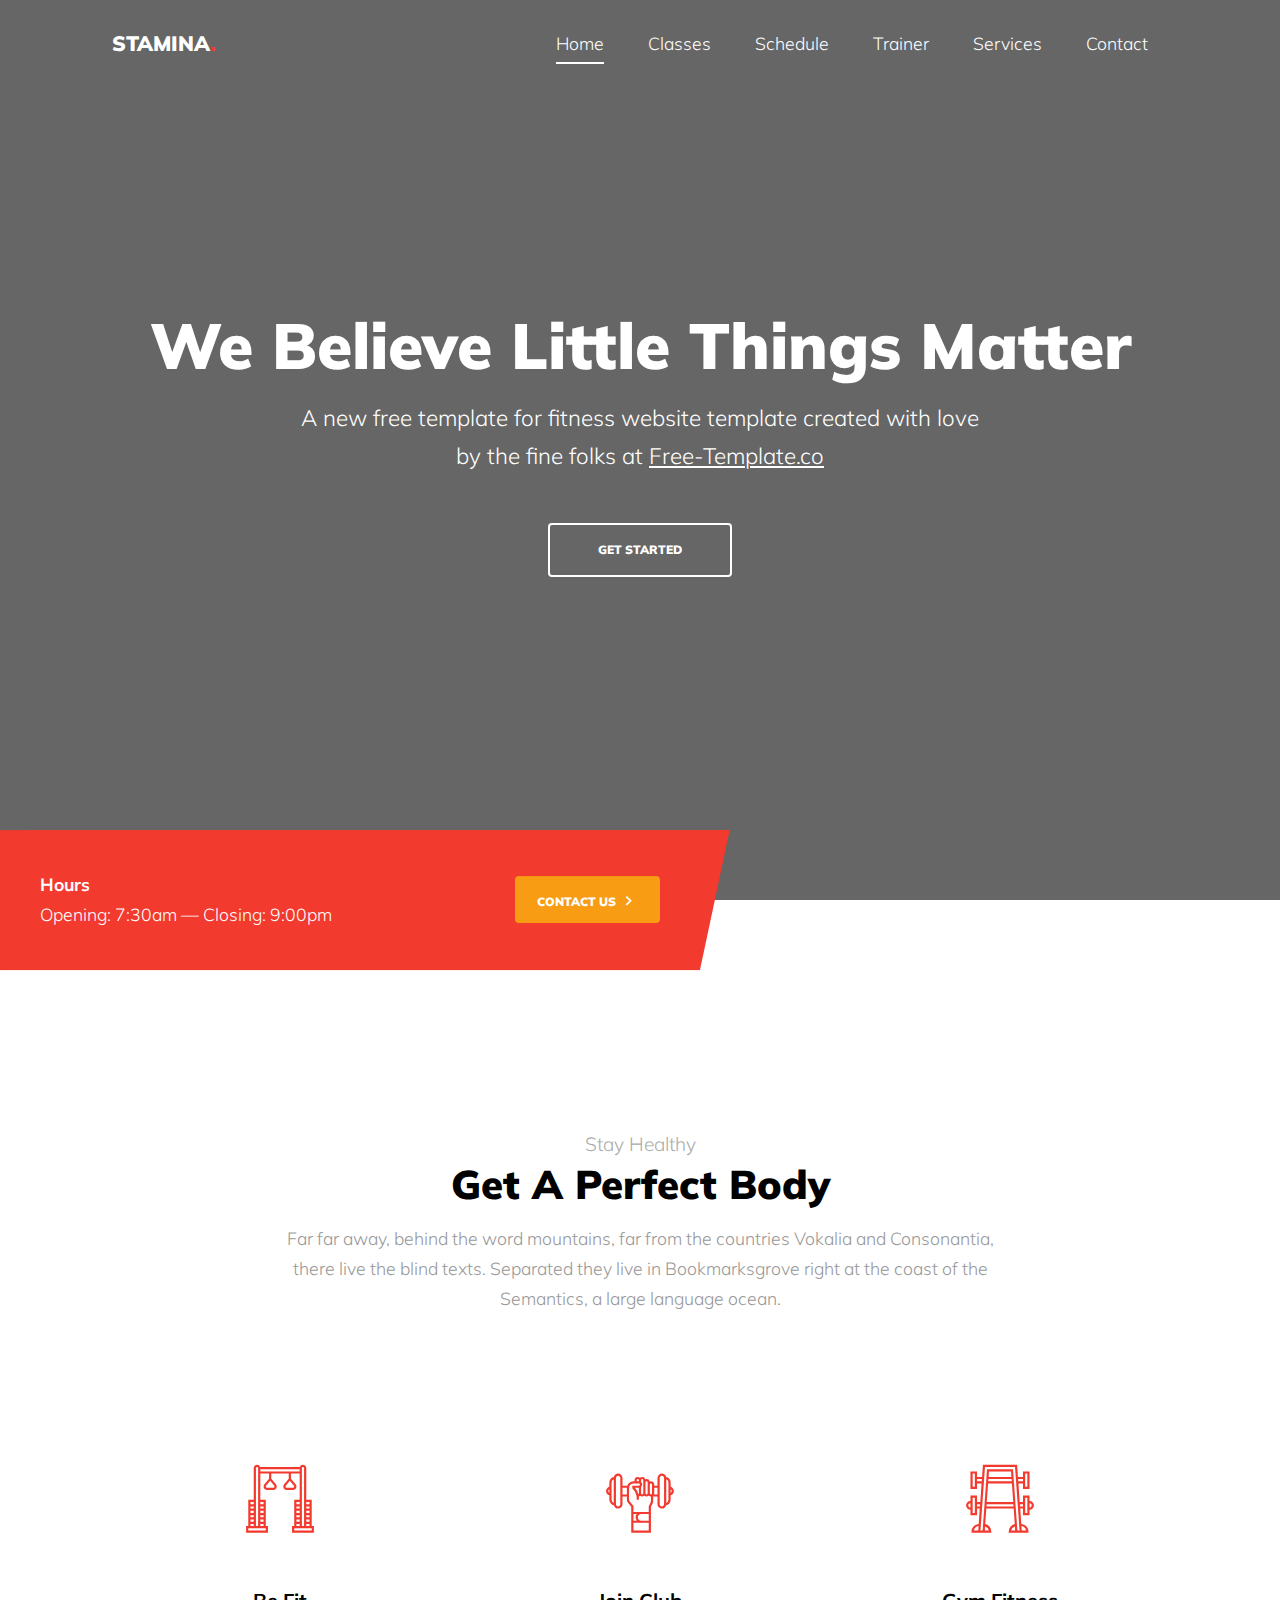
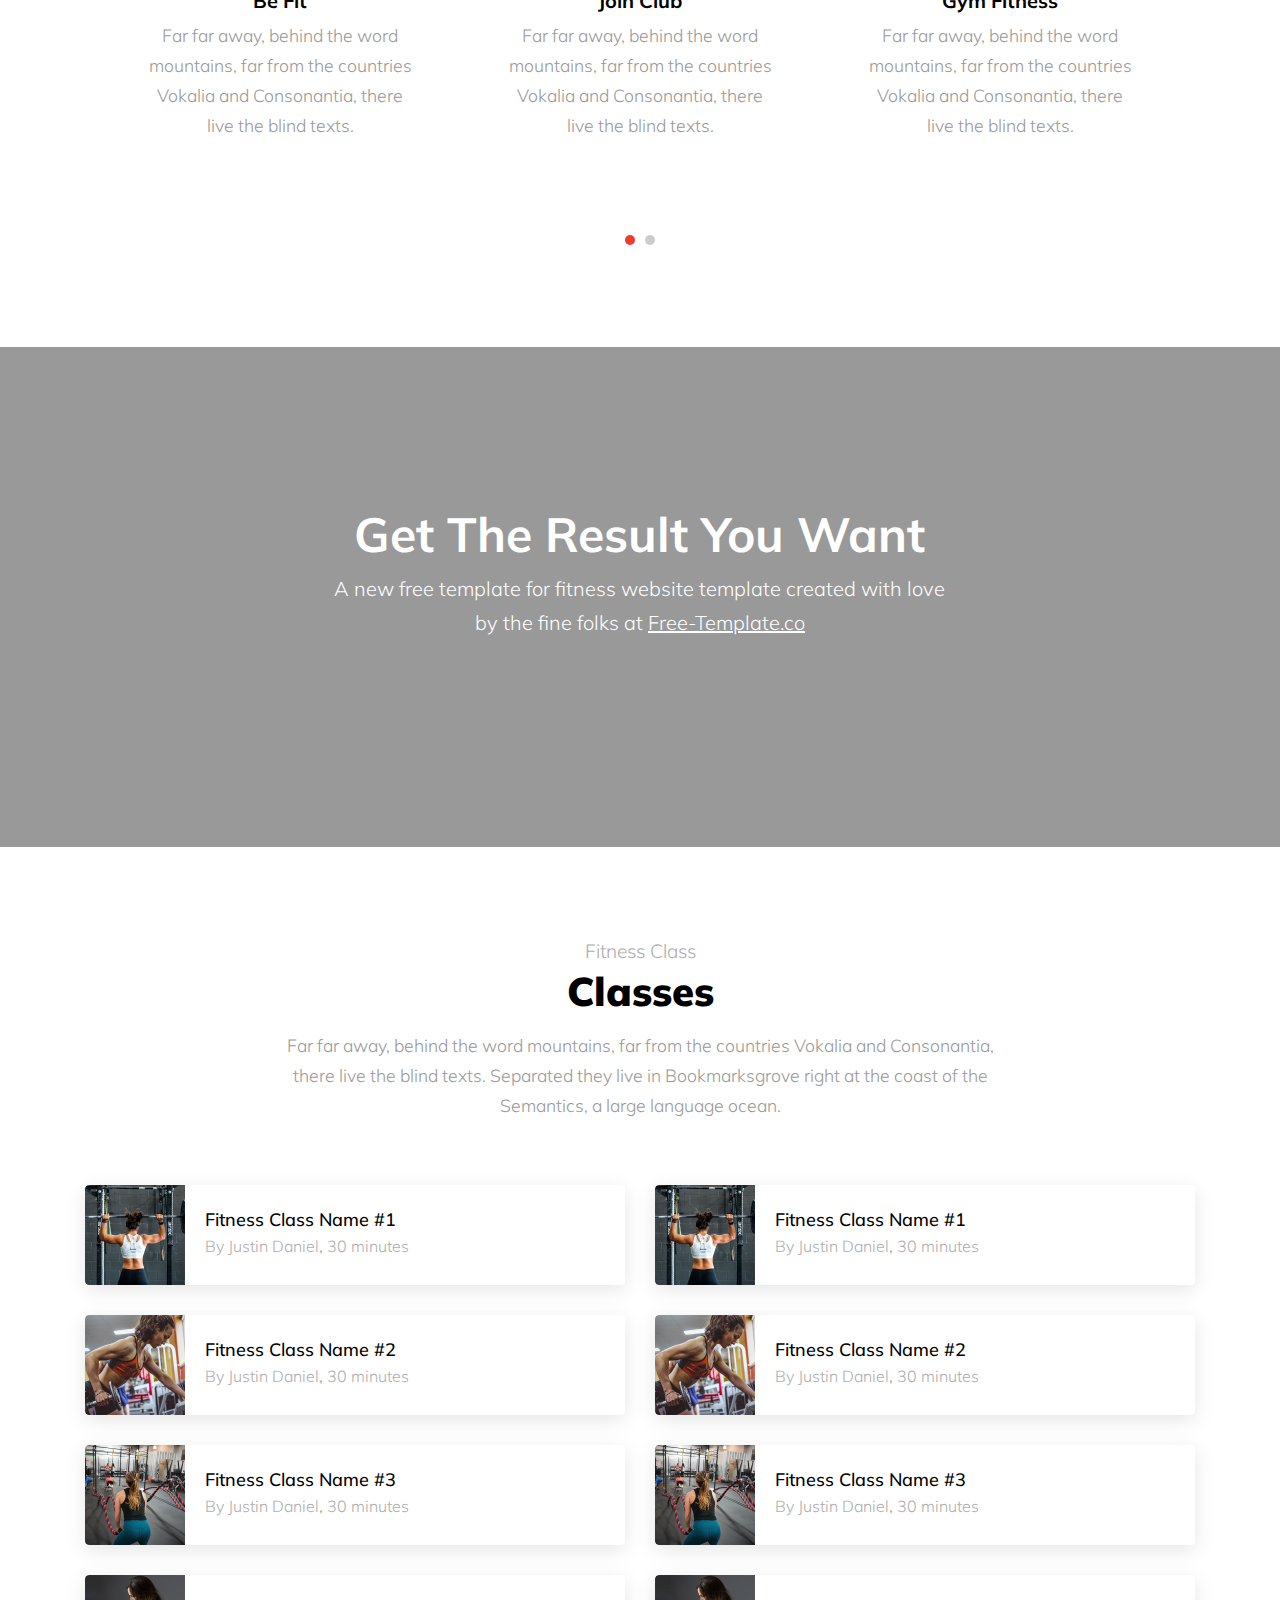
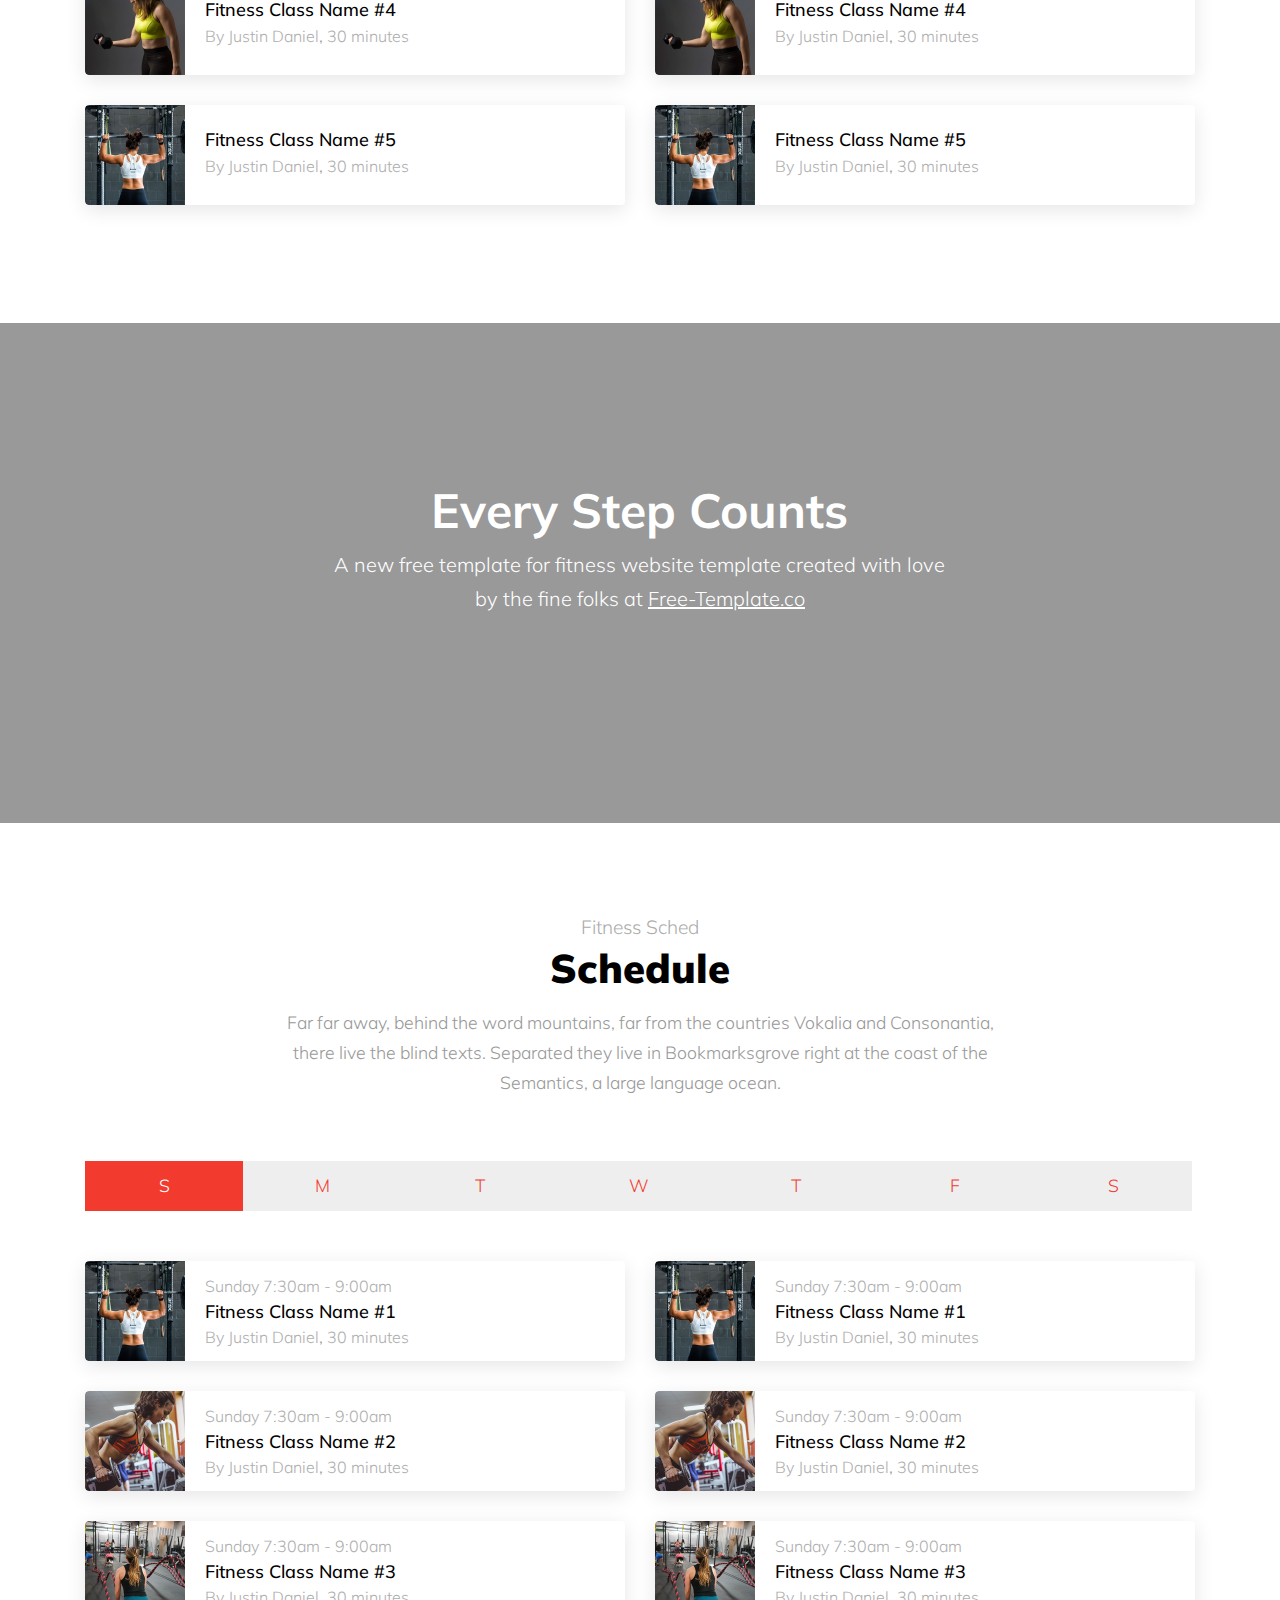
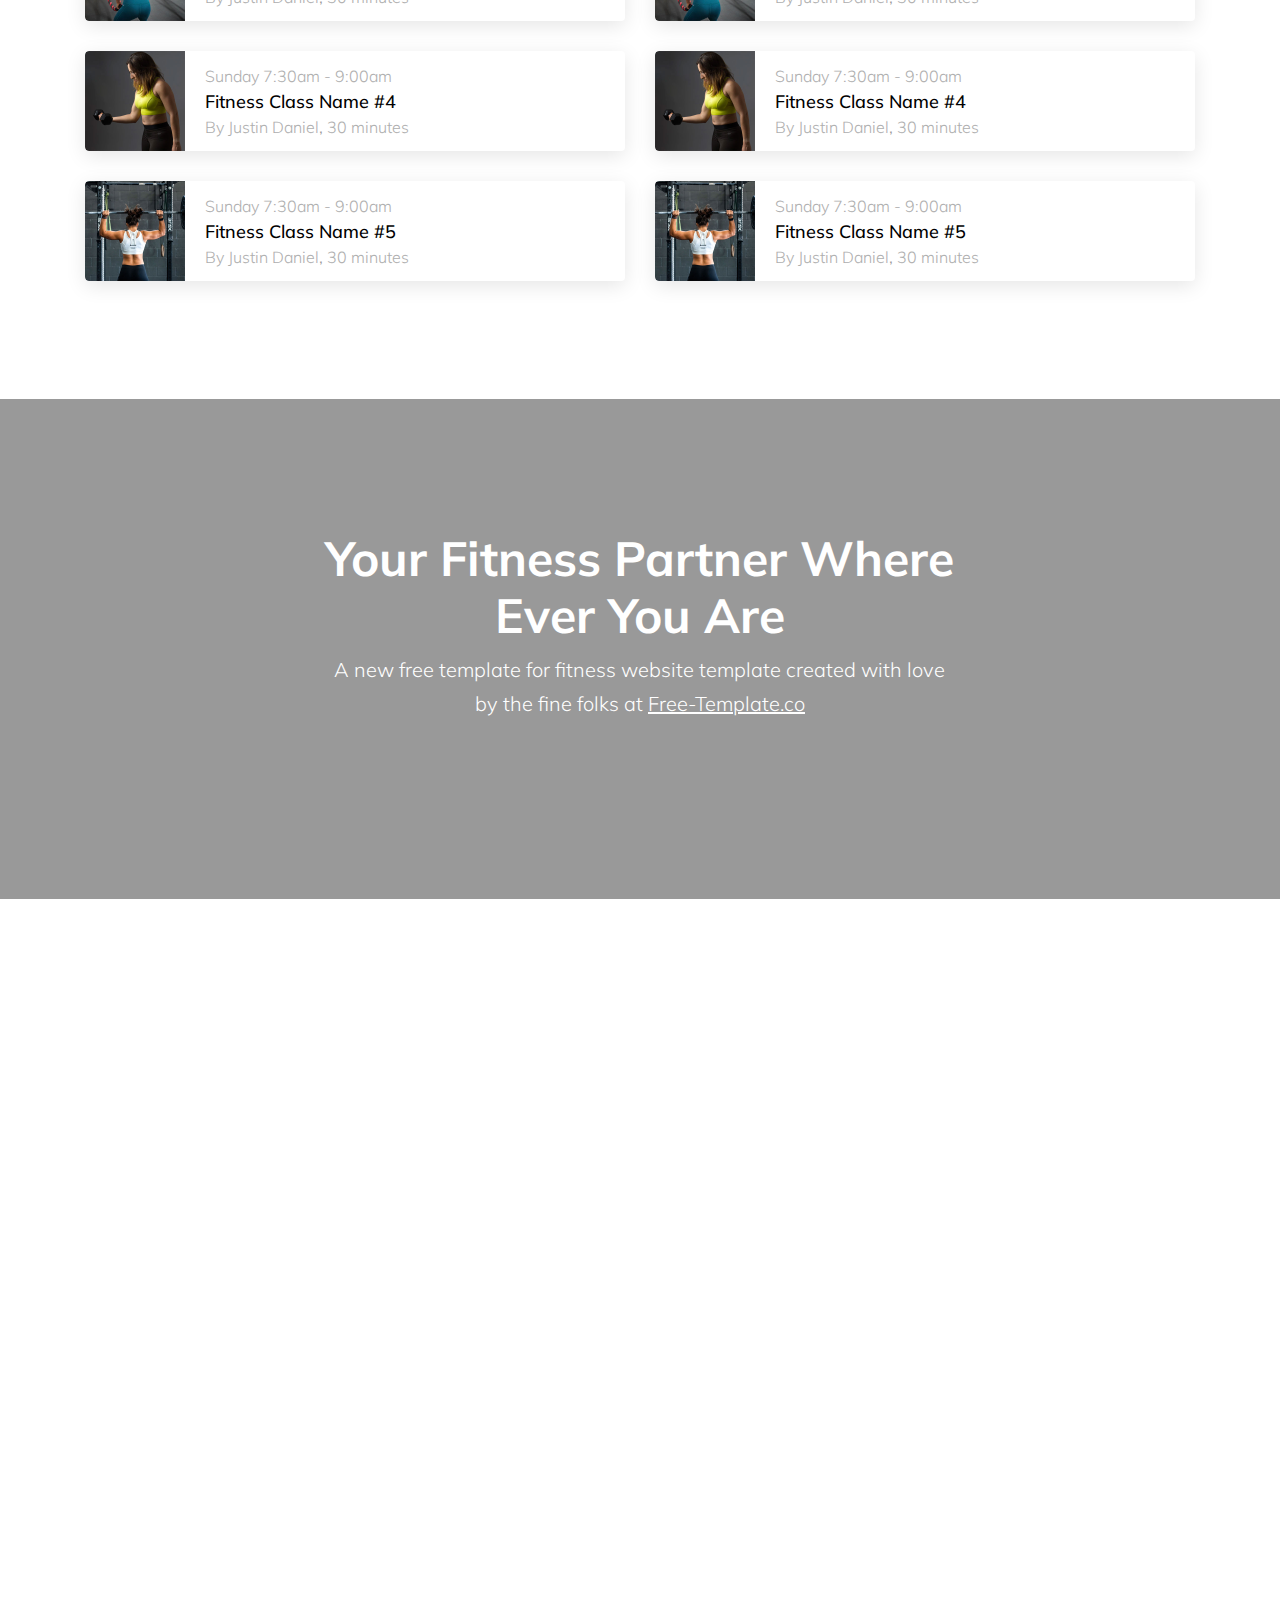
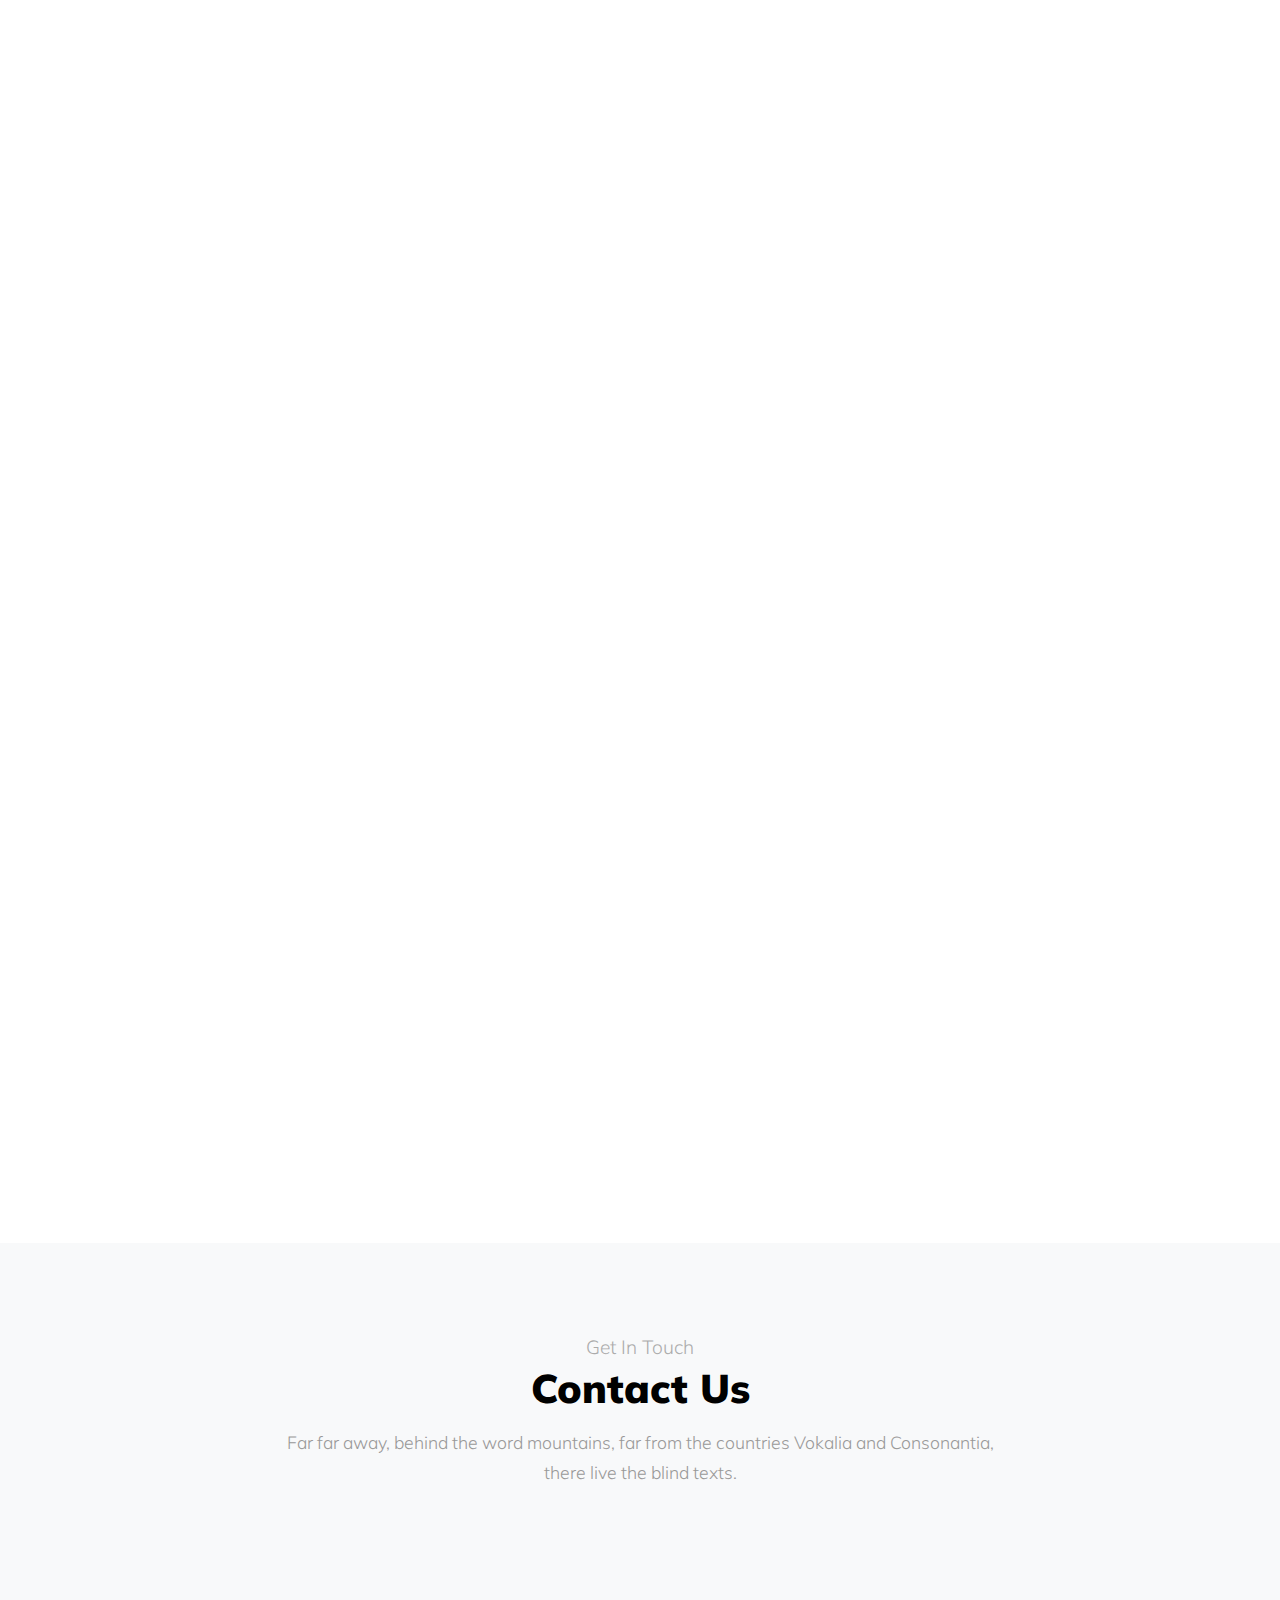
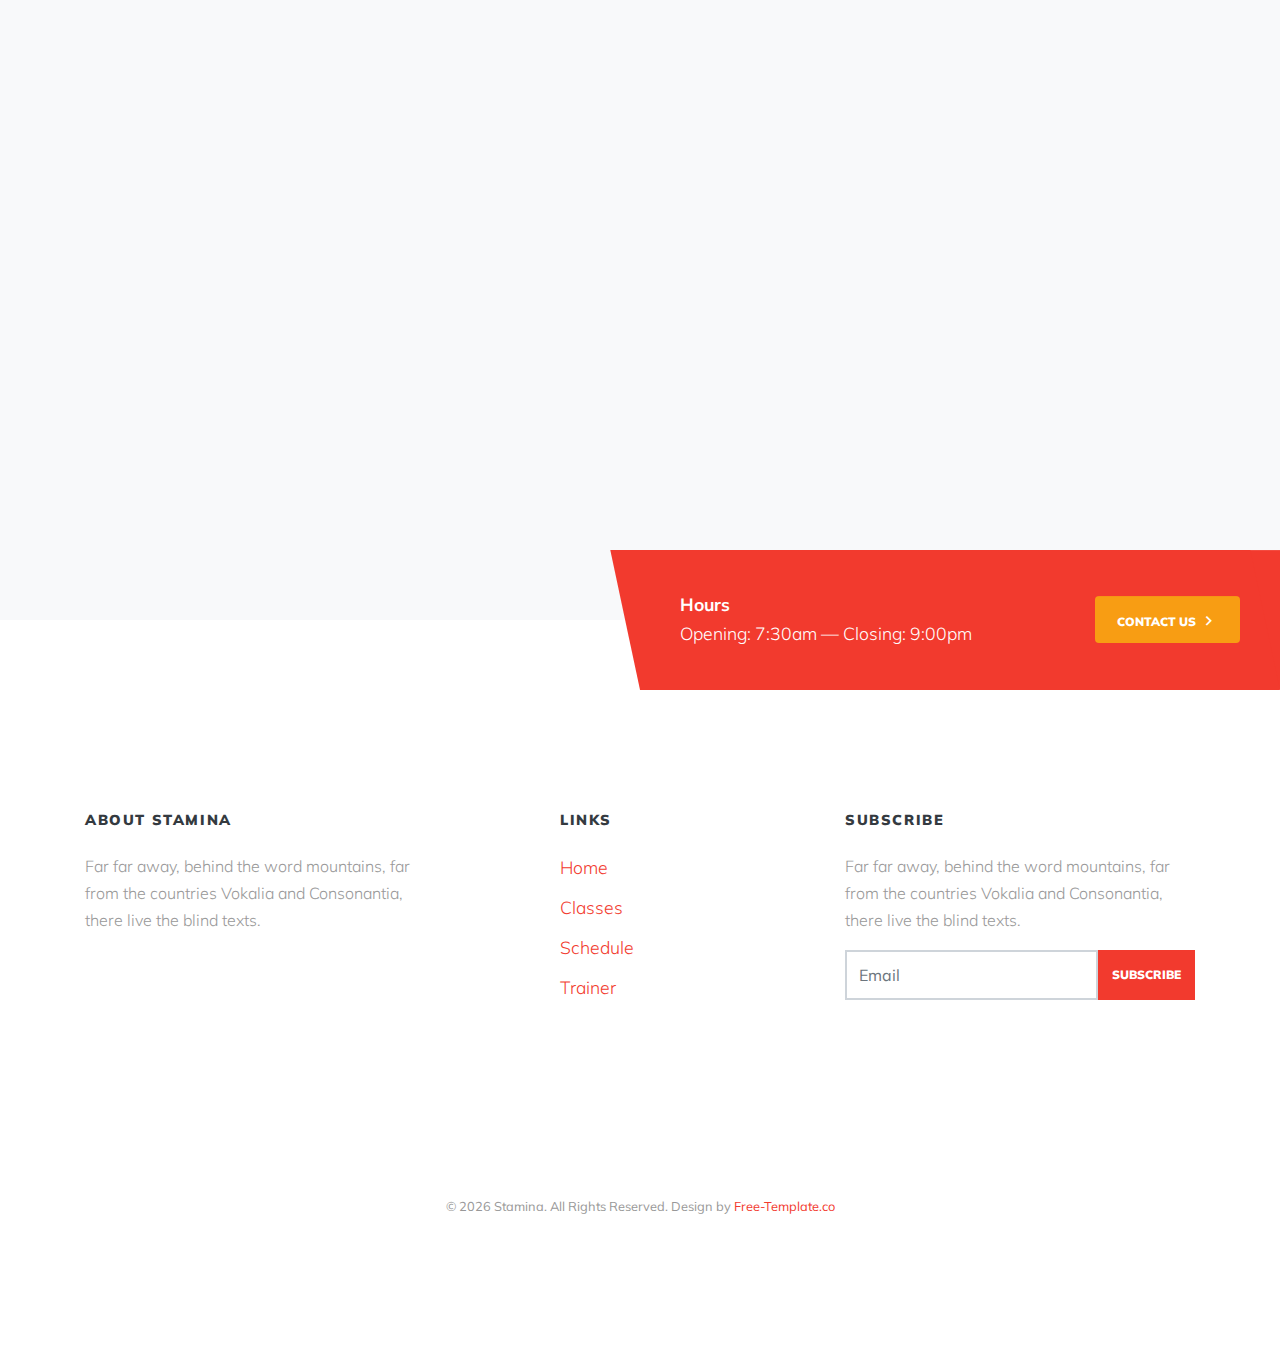
==== index.html @ 27ef820a "Initial commit" ====
<!-- 
////////////////////////////////////////////////////////////////

Author: Free-Template.co
Author URL: http://free-template.co.
License: https://creativecommons.org/licenses/by/3.0/
License URL: https://creativecommons.org/licenses/by/3.0/
Site License URL: https://free-template.co/template-license/
  
Website:  https://free-template.co
Facebook: https://www.facebook.com/FreeDashTemplate.co
Twitter:  https://twitter.com/Free_Templateco
RSS Feed: https://feeds.feedburner.com/Free-templateco

////////////////////////////////////////////////////////////////
-->
<!DOCTYPE html>
<html lang="en">

<head>
  <title>Stamina &mdash; Free Website Template by Free-Template.co</title>
  <meta charset="utf-8">
  <meta name="viewport" content="width=device-width, initial-scale=1, shrink-to-fit=no">

  <meta name="description" content="" />
  <meta name="keywords" content="" />
  <meta name="author" content="Free-Template.co" />

  <link rel="shortcut icon" href="ftco-32x32.png">

  <link href="https://fonts.googleapis.com/css?family=Muli:300,400,700,900" rel="stylesheet">
  <link rel="stylesheet" href="fonts/icomoon/style.css">

  <link rel="stylesheet" href="css/bootstrap.min.css">
  <link rel="stylesheet" href="css/jquery-ui.css">
  <link rel="stylesheet" href="css/owl.carousel.min.css">
  <link rel="stylesheet" href="css/owl.theme.default.min.css">
  <link rel="stylesheet" href="css/owl.theme.default.min.css">

  <link rel="stylesheet" href="css/jquery.fancybox.min.css">

  <link rel="stylesheet" href="css/bootstrap-datepicker.css">

  <link rel="stylesheet" href="fonts/flaticon/font/flaticon.css">

  <link rel="stylesheet" href="css/aos.css">
  <link href="css/jquery.mb.YTPlayer.min.css" media="all" rel="stylesheet" type="text/css">

  <link rel="stylesheet" href="css/style.css">



</head>

<body data-spy="scroll" data-target=".site-navbar-target" data-offset="300">

  <div class="site-wrap">

    <div class="site-mobile-menu site-navbar-target">
      <div class="site-mobile-menu-header">
        <div class="site-mobile-menu-close mt-3">
          <span class="icon-close2 js-menu-toggle"></span>
        </div>
      </div>
      <div class="site-mobile-menu-body"></div>
    </div>


    <header class="site-navbar py-4 js-sticky-header site-navbar-target" role="banner">

      <div class="container-fluid">
        <div class="d-flex align-items-center">
          <div class="site-logo"><a href="index.html">Stamina<span>.</span> </a></div>
          <div class="ml-auto">
            <nav class="site-navigation position-relative text-right" role="navigation">
              <ul class="site-menu main-menu js-clone-nav mr-auto d-none d-lg-block">
                <li><a href="#home-section" class="nav-link">Home</a></li>
                <li><a href="#classes-section" class="nav-link">Classes</a></li>
                <li><a href="#schedule-section" class="nav-link">Schedule</a></li>
                <li><a href="#trainer-section" class="nav-link">Trainer</a></li>
                <li><a href="#services-section" class="nav-link">Services</a></li>
                <li><a href="#contact-section" class="nav-link">Contact</a></li>
              </ul>
            </nav>
            <a href="#" class="d-inline-block d-lg-none site-menu-toggle js-menu-toggle float-right"><span class="icon-menu h3"></span></a>
          </div>

        </div>
      </div>

    </header>

    <a id="bgndVideo" class="player"
      data-property="{videoURL:'https://www.youtube.com/watch?v=w-cRWOjlk8c',showYTLogo:false, showAnnotations: false, showControls: false, cc_load_policy: false, containment:'#home-section',autoPlay:true, mute:true, startAt:255, stopAt: 271, opacity:1}">
    </a>

    <div class="intro-section" id="home-section" style="background-color: #ccc;">
      <div class="container">

        <div class="row align-items-center">
          <div class="col-lg-12 mx-auto text-center" data-aos="fade-up">
            <h1 class="mb-3">We Believe Little Things Matter</h1>
            <p class="lead mx-auto desc mb-5">A new free template for fitness website template created with love by the fine folks at <a href="https://free-template.co" target="_blank">Free-Template.co</a></p>
            <p class="text-center">
              <a href="#" class="btn btn-outline-white py-3 px-5">Get Started</a>
            </p>
          </div>
        </div>

      </div>
    </div>

    <div class="schedule-wrap">



      <div class="d-md-flex align-items-center">
        <div class="hours mr-md-4 mb-4 mb-lg-0">
          <strong class="d-block">Hours</strong>
          Opening: 7:30am &mdash;
          Closing: 9:00pm
        </div>
        <div class="cta ml-auto">
          <a href="#contact-section" class="smoothscroll d-flex d-md-flex align-items-center btn">
            <span class="mx-auto">  <span>Contact us</span> <span class="arrow icon-keyboard_arrow_right"></span></span>
          </a>
        </div>
      </div>
    </div>

    <div class="site-section">
      <div class="container">

        <div class="row justify-content-center text-center mb-5">
          <div class="col-md-8 section-heading">
            <span class="subheading">Stay Healthy</span>
            <h2 class="heading mb-3">Get A Perfect Body</h2>
            <p>Far far away, behind the word mountains, far from the countries Vokalia and Consonantia, there live the blind texts.
            Separated they live in Bookmarksgrove right at the coast of the Semantics, a large language ocean.</p>
          </div>
        </div>

        <!-- Slider -->
        <div class="owl-carousel nonloop-block-14 block-14" data-aos="fade">
          <div class="slide">
            <div class="ftco-feature-1">
              <span class="icon flaticon-fit"></span>
              <div class="ftco-feature-1-text">
                <h2>Be Fit</h2>
                <p>Far far away, behind the word mountains, far from the countries Vokalia and Consonantia, there live the blind texts.</p>
              </div>
            </div>
          </div>

          <div class="slide">
            <div class="ftco-feature-1">
              <span class="icon flaticon-gym-1"></span>
              <div class="ftco-feature-1-text">
                <h2>Join Club</h2>
                <p>Far far away, behind the word mountains, far from the countries Vokalia and Consonantia, there live the blind
                  texts.</p>
              </div>
            </div>
          </div>

          <div class="slide">
            <div class="ftco-feature-1">
              <span class="icon flaticon-gym"></span>
              <div class="ftco-feature-1-text">
                <h2>Gym Fitness</h2>
                <p>Far far away, behind the word mountains, far from the countries Vokalia and Consonantia, there live the blind
                  texts.</p>
              </div>
            </div>
          </div>

          <div class="slide">
            <div class="ftco-feature-1">
              <span class="icon flaticon-vegetables"></span>
              <div class="ftco-feature-1-text">
                <h2>Eat Vegie</h2>
                <p>Far far away, behind the word mountains, far from the countries Vokalia and Consonantia, there live the blind
                  texts.</p>
              </div>
            </div>
          </div>

          <div class="slide">
            <div class="ftco-feature-1">
              <span class="icon flaticon-fruit-juice"></span>
              <div class="ftco-feature-1-text">
                <h2>Fruit Juices</h2>
                <p>Far far away, behind the word mountains, far from the countries Vokalia and Consonantia, there live the blind
                  texts.</p>
              </div>
            </div>
          </div>
          
          <div class="slide">
            <div class="ftco-feature-1">
              <span class="icon flaticon-stationary-bike"></span>
              <div class="ftco-feature-1-text">
                <h2>Body Warmup</h2>
                <p>Far far away, behind the word mountains, far from the countries Vokalia and Consonantia, there live the blind
                  texts.</p>
              </div>
            </div>
          </div>

        </div>

      </div>
    </div>

    <div class="bgimg" style="background-image: url('images/bg_2.jpg');"  data-stellar-background-ratio="0.5">

      <div class="container">
        <div class="row align-items-center justify-content-center text-center">
          <div class="col-md-7">
            <h2 class="">Get The Result You Want</h2>
            <p class="lead mx-auto desc mb-5">A new free template for fitness website template created with love by the fine folks
              at <a href="https://free-template.co" target="_blank">Free-Template.co</a></p>
          </div>
        </div>
      </div>

    </div>

    <div class="site-section" id="classes-section">
      <div class="container">
        <div class="row justify-content-center text-center mb-5">
          <div class="col-md-8  section-heading">
            <span class="subheading">Fitness Class</span>
            <h2 class="heading mb-3">Classes</h2>
            <p>Far far away, behind the word mountains, far from the countries Vokalia and Consonantia, there live the blind texts.
            Separated they live in Bookmarksgrove right at the coast of the Semantics, a large language ocean.</p>
          </div>
        </div>
        <div class="row">
          <div class="col-lg-6">
            <div class="class-item d-flex align-items-center">
              <a href="single.html" class="class-item-thumbnail">
                <img src="images/img_1.jpg" alt="Free website template by Free-Template.co">
              </a>
              <div class="class-item-text">
                
                <h2><a href="single.html">Fitness Class Name #1</a></h2>
                <span>By Justin Daniel</span>,
                <span>30 minutes</span>
              </div>
            </div>

            <div class="class-item d-flex align-items-center">
              <a href="single.html" class="class-item-thumbnail">
                <img src="images/img_2.jpg" alt="Free website template by Free-Template.co">
              </a>
              <div class="class-item-text">
                
                <h2><a href="single.html">Fitness Class Name #2</a></h2>
                <span>By Justin Daniel</span>,
                <span>30 minutes</span>
              </div>
            </div>

            <div class="class-item d-flex align-items-center">
              <a href="single.html" class="class-item-thumbnail">
                <img src="images/img_3.jpg" alt="Free website template by Free-Template.co">
              </a>
              <div class="class-item-text">
                
                <h2><a href="single.html">Fitness Class Name #3</a></h2>
                <span>By Justin Daniel</span>,
                <span>30 minutes</span>
              </div>
            </div>
            
            <div class="class-item d-flex align-items-center">
              <a href="single.html" class="class-item-thumbnail">
                <img src="images/img_4.jpg" alt="Free website template by Free-Template.co">
              </a>
              <div class="class-item-text">
                
                <h2><a href="single.html">Fitness Class Name #4</a></h2>
                <span>By Justin Daniel</span>,
                <span>30 minutes</span>
              </div>
            </div>

            <div class="class-item d-flex align-items-center">
              <a href="single.html" class="class-item-thumbnail">
                <img src="images/img_1.jpg" alt="Free website template by Free-Template.co">
              </a>
              <div class="class-item-text">
                
                <h2><a href="single.html">Fitness Class Name #5</a></h2>
                <span>By Justin Daniel</span>,
                <span>30 minutes</span>
              </div>
            </div>
            
           
          </div>
          <div class="col-lg-6">
            <div class="class-item d-flex align-items-center">
              <a href="single.html" class="class-item-thumbnail">
                <img src="images/img_1.jpg" alt="Free website template by Free-Template.co">
              </a>
              <div class="class-item-text">
                
                <h2><a href="single.html">Fitness Class Name #1</a></h2>
                <span>By Justin Daniel</span>,
                <span>30 minutes</span>
              </div>
            </div>
            
            <div class="class-item d-flex align-items-center">
              <a href="single.html" class="class-item-thumbnail">
                <img src="images/img_2.jpg" alt="Free website template by Free-Template.co">
              </a>
              <div class="class-item-text">
                
                <h2><a href="single.html">Fitness Class Name #2</a></h2>
                <span>By Justin Daniel</span>,
                <span>30 minutes</span>
              </div>
            </div>
            
            <div class="class-item d-flex align-items-center">
              <a href="single.html" class="class-item-thumbnail">
                <img src="images/img_3.jpg" alt="Free website template by Free-Template.co">
              </a>
              <div class="class-item-text">
                
                <h2><a href="single.html">Fitness Class Name #3</a></h2>
                <span>By Justin Daniel</span>,
                <span>30 minutes</span>
              </div>
            </div>
            
            <div class="class-item d-flex align-items-center">
              <a href="single.html" class="class-item-thumbnail">
                <img src="images/img_4.jpg" alt="Free website template by Free-Template.co">
              </a>
              <div class="class-item-text">
                
                <h2><a href="single.html">Fitness Class Name #4</a></h2>
                <span>By Justin Daniel</span>,
                <span>30 minutes</span>
              </div>
            </div>
            
            <div class="class-item d-flex align-items-center">
              <a href="single.html" class="class-item-thumbnail">
                <img src="images/img_1.jpg" alt="Free website template by Free-Template.co">
              </a>
              <div class="class-item-text">
                
                <h2><a href="single.html">Fitness Class Name #5</a></h2>
                <span>By Justin Daniel</span>,
                <span>30 minutes</span>
              </div>
            </div>
          </div>
        </div>
      </div>
    </div>

    <div class="bgimg" style="background-image: url('images/bg_3.jpg');"  data-stellar-background-ratio="0.5">
      <div class="container">
        <div class="row align-items-center justify-content-center text-center">
          <div class="col-md-7">
            <h2 class="">Every Step Counts</h2>
            <p class="lead mx-auto desc mb-5">A new free template for fitness website template created with love by the fine folks
              at <a href="https://free-template.co" target="_blank">Free-Template.co</a></p>
          </div>
        </div>
      </div>
    </div>

    <div class="site-section" id="schedule-section">
      <div class="container">
        <div class="row justify-content-center text-center mb-5">
          <div class="col-md-8  section-heading">
            <span class="subheading">Fitness Sched</span>
            <h2 class="heading mb-3">Schedule</h2>
            <p>Far far away, behind the word mountains, far from the countries Vokalia and Consonantia, there live the blind
              texts.
              Separated they live in Bookmarksgrove right at the coast of the Semantics, a large language ocean.</p>
          </div>
        </div>

        
        <div class="row">
          <div class="col-12">
            <ul class="nav days d-flex" role="tablist">
              <li class="nav-item">
                <a class="nav-link active" id="sunday-tab" data-toggle="tab" href="#nav-sunday" role="tab" aria-controls="sunday"
                  aria-selected="true">S</a>
              </li>
              <li class="nav-item">
                <a class="nav-link" id="monday-tab" data-toggle="tab" href="#nav-monday" role="tab" aria-controls="monday"
                  aria-selected="false">M</a>
              </li>
              <li class="nav-item">
                <a class="nav-link" id="tuesday-tab" data-toggle="tab" href="#nav-tuesday" role="tab" aria-controls="tuesday"
                  aria-selected="false">T</a>
              </li>
              <li class="nav-item">
                <a class="nav-link" id="wednesday-tab" data-toggle="tab" href="#nav-wednesday" role="tab" aria-controls="wednesday"
                  aria-selected="false">W</a>
              </li>

              <li class="nav-item">
                <a class="nav-link" id="thursday-tab" data-toggle="tab" href="#nav-thursday" role="tab" aria-controls="thursday"
                  aria-selected="false">T</a>
              </li><li class="nav-item">
                <a class="nav-link" id="friday-tab" data-toggle="tab" href="#nav-friday" role="tab" aria-controls="friday"
                  aria-selected="false">F</a>
              </li>
              <li class="nav-item">
                <a class="nav-link" id="saturday-tab" data-toggle="tab" href="#nav-saturday" role="tab" aria-controls="saturday"
                  aria-selected="false">S</a>
              </li>
            </ul>
          </div>
        </div>

        <div class="tab-content">
          <div class="tab-pane fade show active" id="nav-sunday" role="tabpanel" aria-labelledby="nav-sunday-tab">
            <div class="row">
              <div class="col-lg-6">
                <div class="class-item d-flex align-items-center">
                  <a href="single.html" class="class-item-thumbnail">
                    <img src="images/img_1.jpg" alt="Free website template by Free-Template.co">
                  </a>
                  <div class="class-item-text">
                    <span>Sunday 7:30am - 9:00am</span>
                    <h2><a href="single.html">Fitness Class Name #1</a></h2>
                    <span>By Justin Daniel</span>,
                    <span>30 minutes</span>
                  </div>
                </div>
            
                <div class="class-item d-flex align-items-center">
                  <a href="single.html" class="class-item-thumbnail">
                    <img src="images/img_2.jpg" alt="Free website template by Free-Template.co">
                  </a>
                  <div class="class-item-text">
                    <span>Sunday 7:30am - 9:00am</span>
                    <h2><a href="single.html">Fitness Class Name #2</a></h2>
                    <span>By Justin Daniel</span>,
                    <span>30 minutes</span>
                  </div>
                </div>
            
                <div class="class-item d-flex align-items-center">
                  <a href="single.html" class="class-item-thumbnail">
                    <img src="images/img_3.jpg" alt="Free website template by Free-Template.co">
                  </a>
                  <div class="class-item-text">
                    <span>Sunday 7:30am - 9:00am</span>
                    <h2><a href="single.html">Fitness Class Name #3</a></h2>
                    <span>By Justin Daniel</span>,
                    <span>30 minutes</span>
                  </div>
                </div>
            
                <div class="class-item d-flex align-items-center">
                  <a href="single.html" class="class-item-thumbnail">
                    <img src="images/img_4.jpg" alt="Free website template by Free-Template.co">
                  </a>
                  <div class="class-item-text">
                    <span>Sunday 7:30am - 9:00am</span>
                    <h2><a href="single.html">Fitness Class Name #4</a></h2>
                    <span>By Justin Daniel</span>,
                    <span>30 minutes</span>
                  </div>
                </div>
            
                <div class="class-item d-flex align-items-center">
                  <a href="single.html" class="class-item-thumbnail">
                    <img src="images/img_1.jpg" alt="Free website template by Free-Template.co">
                  </a>
                  <div class="class-item-text">
                    <span>Sunday 7:30am - 9:00am</span>
                    <h2><a href="single.html">Fitness Class Name #5</a></h2>
                    <span>By Justin Daniel</span>,
                    <span>30 minutes</span>
                  </div>
                </div>
            
            
              </div>
              <div class="col-lg-6">
                <div class="class-item d-flex align-items-center">
                  <a href="single.html" class="class-item-thumbnail">
                    <img src="images/img_1.jpg" alt="Free website template by Free-Template.co">
                  </a>
                  <div class="class-item-text">
                    <span>Sunday 7:30am - 9:00am</span>
                    <h2><a href="single.html">Fitness Class Name #1</a></h2>
                    <span>By Justin Daniel</span>,
                    <span>30 minutes</span>
                  </div>
                </div>
            
                <div class="class-item d-flex align-items-center">
                  <a href="single.html" class="class-item-thumbnail">
                    <img src="images/img_2.jpg" alt="Free website template by Free-Template.co">
                  </a>
                  <div class="class-item-text">
                    <span>Sunday 7:30am - 9:00am</span>
                    <h2><a href="single.html">Fitness Class Name #2</a></h2>
                    <span>By Justin Daniel</span>,
                    <span>30 minutes</span>
                  </div>
                </div>
            
                <div class="class-item d-flex align-items-center">
                  <a href="single.html" class="class-item-thumbnail">
                    <img src="images/img_3.jpg" alt="Free website template by Free-Template.co">
                  </a>
                  <div class="class-item-text">
                    <span>Sunday 7:30am - 9:00am</span>
                    <h2><a href="single.html">Fitness Class Name #3</a></h2>
                    <span>By Justin Daniel</span>,
                    <span>30 minutes</span>
                  </div>
                </div>
            
                <div class="class-item d-flex align-items-center">
                  <a href="single.html" class="class-item-thumbnail">
                    <img src="images/img_4.jpg" alt="Free website template by Free-Template.co">
                  </a>
                  <div class="class-item-text">
                    <span>Sunday 7:30am - 9:00am</span>
                    <h2><a href="single.html">Fitness Class Name #4</a></h2>
                    <span>By Justin Daniel</span>,
                    <span>30 minutes</span>
                  </div>
                </div>
            
                <div class="class-item d-flex align-items-center">
                  <a href="single.html" class="class-item-thumbnail">
                    <img src="images/img_1.jpg" alt="Free website template by Free-Template.co">
                  </a>
                  <div class="class-item-text">
                    <span>Sunday 7:30am - 9:00am</span>
                    <h2><a href="single.html">Fitness Class Name #5</a></h2>
                    <span>By Justin Daniel</span>,
                    <span>30 minutes</span>
                  </div>
                </div>
              </div>
            </div>
          </div>
          <div class="tab-pane fade" id="nav-monday" role="tabpanel" aria-labelledby="nav-monday-tab">
            <div class="row">
              <div class="col-lg-6">
                <div class="class-item d-flex align-items-center">
                  <a href="single.html" class="class-item-thumbnail">
                    <img src="images/img_4.jpg" alt="Free website template by Free-Template.co">
                  </a>
                  <div class="class-item-text">
                    <span>Monday 7:30am - 9:00am</span>
                    <h2><a href="single.html">Fitness Class Name #4</a></h2>
                    <span>By Justin Daniel</span>,
                    <span>30 minutes</span>
                  </div>
                </div>
                <div class="class-item d-flex align-items-center">
                  <a href="single.html" class="class-item-thumbnail">
                    <img src="images/img_1.jpg" alt="Free website template by Free-Template.co">
                  </a>
                  <div class="class-item-text">
                    <span>Monday 7:30am - 9:00am</span>
                    <h2><a href="single.html">Fitness Class Name #1</a></h2>
                    <span>By Justin Daniel</span>,
                    <span>30 minutes</span>
                  </div>
                </div>
          
                <div class="class-item d-flex align-items-center">
                  <a href="single.html" class="class-item-thumbnail">
                    <img src="images/img_2.jpg" alt="Free website template by Free-Template.co">
                  </a>
                  <div class="class-item-text">
                    <span>Monday 7:30am - 9:00am</span>
                    <h2><a href="single.html">Fitness Class Name #2</a></h2>
                    <span>By Justin Daniel</span>,
                    <span>30 minutes</span>
                  </div>
                </div>
          
                <div class="class-item d-flex align-items-center">
                  <a href="single.html" class="class-item-thumbnail">
                    <img src="images/img_3.jpg" alt="Free website template by Free-Template.co">
                  </a>
                  <div class="class-item-text">
                    <span>Monday 7:30am - 9:00am</span>
                    <h2><a href="single.html">Fitness Class Name #3</a></h2>
                    <span>By Justin Daniel</span>,
                    <span>30 minutes</span>
                  </div>
                </div>
          
                
          
                <div class="class-item d-flex align-items-center">
                  <a href="single.html" class="class-item-thumbnail">
                    <img src="images/img_1.jpg" alt="Free website template by Free-Template.co">
                  </a>
                  <div class="class-item-text">
                    <span>Monday 7:30am - 9:00am</span>
                    <h2><a href="single.html">Fitness Class Name #5</a></h2>
                    <span>By Justin Daniel</span>,
                    <span>30 minutes</span>
                  </div>
                </div>
          
          
              </div>
              <div class="col-lg-6">
                <div class="class-item d-flex align-items-center">
                  <a href="single.html" class="class-item-thumbnail">
                    <img src="images/img_1.jpg" alt="Free website template by Free-Template.co">
                  </a>
                  <div class="class-item-text">
                    <span>Monday 7:30am - 9:00am</span>
                    <h2><a href="single.html">Fitness Class Name #1</a></h2>
                    <span>By Justin Daniel</span>,
                    <span>30 minutes</span>
                  </div>
                </div>
          
                <div class="class-item d-flex align-items-center">
                  <a href="single.html" class="class-item-thumbnail">
                    <img src="images/img_2.jpg" alt="Free website template by Free-Template.co">
                  </a>
                  <div class="class-item-text">
                    <span>Monday 7:30am - 9:00am</span>
                    <h2><a href="single.html">Fitness Class Name #2</a></h2>
                    <span>By Justin Daniel</span>,
                    <span>30 minutes</span>
                  </div>
                </div>
          
                <div class="class-item d-flex align-items-center">
                  <a href="single.html" class="class-item-thumbnail">
                    <img src="images/img_3.jpg" alt="Free website template by Free-Template.co">
                  </a>
                  <div class="class-item-text">
                    <span>Monday 7:30am - 9:00am</span>
                    <h2><a href="single.html">Fitness Class Name #3</a></h2>
                    <span>By Justin Daniel</span>,
                    <span>30 minutes</span>
                  </div>
                </div>
          
                <div class="class-item d-flex align-items-center">
                  <a href="single.html" class="class-item-thumbnail">
                    <img src="images/img_4.jpg" alt="Free website template by Free-Template.co">
                  </a>
                  <div class="class-item-text">
                    <span>Monday 7:30am - 9:00am</span>
                    <h2><a href="single.html">Fitness Class Name #4</a></h2>
                    <span>By Justin Daniel</span>,
                    <span>30 minutes</span>
                  </div>
                </div>
          
                <div class="class-item d-flex align-items-center">
                  <a href="single.html" class="class-item-thumbnail">
                    <img src="images/img_1.jpg" alt="Free website template by Free-Template.co">
                  </a>
                  <div class="class-item-text">
                    <span>Monday 7:30am - 9:00am</span>
                    <h2><a href="single.html">Fitness Class Name #5</a></h2>
                    <span>By Justin Daniel</span>,
                    <span>30 minutes</span>
                  </div>
                </div>
              </div>
            </div>
          </div>
          <div class="tab-pane fade" id="nav-tuesday" role="tabpanel" aria-labelledby="nav-tuesday-tab">
            <div class="row">
              <div class="col-lg-6">
                <div class="class-item d-flex align-items-center">
                  <a href="single.html" class="class-item-thumbnail">
                    <img src="images/img_2.jpg" alt="Free website template by Free-Template.co">
                  </a>
                  <div class="class-item-text">
                    <span>Tuesday 7:30am - 9:00am</span>
                    <h2><a href="single.html">Fitness Class Name #2</a></h2>
                    <span>By Justin Daniel</span>,
                    <span>30 minutes</span>
                  </div>
                </div>
                <div class="class-item d-flex align-items-center">
                  <a href="single.html" class="class-item-thumbnail">
                    <img src="images/img_1.jpg" alt="Free website template by Free-Template.co">
                  </a>
                  <div class="class-item-text">
                    <span>Tuesday 7:30am - 9:00am</span>
                    <h2><a href="single.html">Fitness Class Name #1</a></h2>
                    <span>By Justin Daniel</span>,
                    <span>30 minutes</span>
                  </div>
                </div>
          
                
          
                <div class="class-item d-flex align-items-center">
                  <a href="single.html" class="class-item-thumbnail">
                    <img src="images/img_3.jpg" alt="Free website template by Free-Template.co">
                  </a>
                  <div class="class-item-text">
                    <span>Tuesday 7:30am - 9:00am</span>
                    <h2><a href="single.html">Fitness Class Name #3</a></h2>
                    <span>By Justin Daniel</span>,
                    <span>30 minutes</span>
                  </div>
                </div>
          
                <div class="class-item d-flex align-items-center">
                  <a href="single.html" class="class-item-thumbnail">
                    <img src="images/img_4.jpg" alt="Free website template by Free-Template.co">
                  </a>
                  <div class="class-item-text">
                    <span>Tuesday 7:30am - 9:00am</span>
                    <h2><a href="single.html">Fitness Class Name #4</a></h2>
                    <span>By Justin Daniel</span>,
                    <span>30 minutes</span>
                  </div>
                </div>
          
                <div class="class-item d-flex align-items-center">
                  <a href="single.html" class="class-item-thumbnail">
                    <img src="images/img_1.jpg" alt="Free website template by Free-Template.co">
                  </a>
                  <div class="class-item-text">
                    <span>Tuesday 7:30am - 9:00am</span>
                    <h2><a href="single.html">Fitness Class Name #5</a></h2>
                    <span>By Justin Daniel</span>,
                    <span>30 minutes</span>
                  </div>
                </div>
          
          
              </div>
              <div class="col-lg-6">
                <div class="class-item d-flex align-items-center">
                  <a href="single.html" class="class-item-thumbnail">
                    <img src="images/img_3.jpg" alt="Free website template by Free-Template.co">
                  </a>
                  <div class="class-item-text">
                    <span>Tuesday 7:30am - 9:00am</span>
                    <h2><a href="single.html">Fitness Class Name #3</a></h2>
                    <span>By Justin Daniel</span>,
                    <span>30 minutes</span>
                  </div>
                </div>
                <div class="class-item d-flex align-items-center">
                  <a href="single.html" class="class-item-thumbnail">
                    <img src="images/img_1.jpg" alt="Free website template by Free-Template.co">
                  </a>
                  <div class="class-item-text">
                    <span>Tuesday 7:30am - 9:00am</span>
                    <h2><a href="single.html">Fitness Class Name #1</a></h2>
                    <span>By Justin Daniel</span>,
                    <span>30 minutes</span>
                  </div>
                </div>
          
                <div class="class-item d-flex align-items-center">
                  <a href="single.html" class="class-item-thumbnail">
                    <img src="images/img_2.jpg" alt="Free website template by Free-Template.co">
                  </a>
                  <div class="class-item-text">
                    <span>Tuesday 7:30am - 9:00am</span>
                    <h2><a href="single.html">Fitness Class Name #2</a></h2>
                    <span>By Justin Daniel</span>,
                    <span>30 minutes</span>
                  </div>
                </div>
          
                
          
                <div class="class-item d-flex align-items-center">
                  <a href="single.html" class="class-item-thumbnail">
                    <img src="images/img_4.jpg" alt="Free website template by Free-Template.co">
                  </a>
                  <div class="class-item-text">
                    <span>Tuesday 7:30am - 9:00am</span>
                    <h2><a href="single.html">Fitness Class Name #4</a></h2>
                    <span>By Justin Daniel</span>,
                    <span>30 minutes</span>
                  </div>
                </div>
          
                <div class="class-item d-flex align-items-center">
                  <a href="single.html" class="class-item-thumbnail">
                    <img src="images/img_1.jpg" alt="Free website template by Free-Template.co">
                  </a>
                  <div class="class-item-text">
                    <span>Tuesday 7:30am - 9:00am</span>
                    <h2><a href="single.html">Fitness Class Name #5</a></h2>
                    <span>By Justin Daniel</span>,
                    <span>30 minutes</span>
                  </div>
                </div>
              </div>
            </div>
          </div>
          <div class="tab-pane fade" id="nav-wednesday" role="tabpanel" aria-labelledby="nav-wednesday-tab">
            <div class="row">
              <div class="col-lg-6">
                <div class="class-item d-flex align-items-center">
                  <a href="single.html" class="class-item-thumbnail">
                    <img src="images/img_2.jpg" alt="Free website template by Free-Template.co">
                  </a>
                  <div class="class-item-text">
                    <span>Wednesday 7:30am - 9:00am</span>
                    <h2><a href="single.html">Fitness Class Name #2</a></h2>
                    <span>By Justin Daniel</span>,
                    <span>30 minutes</span>
                  </div>
                </div>
                <div class="class-item d-flex align-items-center">
                  <a href="single.html" class="class-item-thumbnail">
                    <img src="images/img_1.jpg" alt="Free website template by Free-Template.co">
                  </a>
                  <div class="class-item-text">
                    <span>Wednesday 7:30am - 9:00am</span>
                    <h2><a href="single.html">Fitness Class Name #1</a></h2>
                    <span>By Justin Daniel</span>,
                    <span>30 minutes</span>
                  </div>
                </div>
          
          
          
                <div class="class-item d-flex align-items-center">
                  <a href="single.html" class="class-item-thumbnail">
                    <img src="images/img_3.jpg" alt="Free website template by Free-Template.co">
                  </a>
                  <div class="class-item-text">
                    <span>Wednesday 7:30am - 9:00am</span>
                    <h2><a href="single.html">Fitness Class Name #3</a></h2>
                    <span>By Justin Daniel</span>,
                    <span>30 minutes</span>
                  </div>
                </div>
          
                <div class="class-item d-flex align-items-center">
                  <a href="single.html" class="class-item-thumbnail">
                    <img src="images/img_4.jpg" alt="Free website template by Free-Template.co">
                  </a>
                  <div class="class-item-text">
                    <span>Wednesday 7:30am - 9:00am</span>
                    <h2><a href="single.html">Fitness Class Name #4</a></h2>
                    <span>By Justin Daniel</span>,
                    <span>30 minutes</span>
                  </div>
                </div>
          
                <div class="class-item d-flex align-items-center">
                  <a href="single.html" class="class-item-thumbnail">
                    <img src="images/img_1.jpg" alt="Free website template by Free-Template.co">
                  </a>
                  <div class="class-item-text">
                    <span>Wednesday 7:30am - 9:00am</span>
                    <h2><a href="single.html">Fitness Class Name #5</a></h2>
                    <span>By Justin Daniel</span>,
                    <span>30 minutes</span>
                  </div>
                </div>
          
          
              </div>
              <div class="col-lg-6">
                <div class="class-item d-flex align-items-center">
                  <a href="single.html" class="class-item-thumbnail">
                    <img src="images/img_3.jpg" alt="Free website template by Free-Template.co">
                  </a>
                  <div class="class-item-text">
                    <span>Wednesday 7:30am - 9:00am</span>
                    <h2><a href="single.html">Fitness Class Name #3</a></h2>
                    <span>By Justin Daniel</span>,
                    <span>30 minutes</span>
                  </div>
                </div>
                <div class="class-item d-flex align-items-center">
                  <a href="single.html" class="class-item-thumbnail">
                    <img src="images/img_1.jpg" alt="Free website template by Free-Template.co">
                  </a>
                  <div class="class-item-text">
                    <span>Wednesday 7:30am - 9:00am</span>
                    <h2><a href="single.html">Fitness Class Name #1</a></h2>
                    <span>By Justin Daniel</span>,
                    <span>30 minutes</span>
                  </div>
                </div>
          
                <div class="class-item d-flex align-items-center">
                  <a href="single.html" class="class-item-thumbnail">
                    <img src="images/img_2.jpg" alt="Free website template by Free-Template.co">
                  </a>
                  <div class="class-item-text">
                    <span>Wednesday 7:30am - 9:00am</span>
                    <h2><a href="single.html">Fitness Class Name #2</a></h2>
                    <span>By Justin Daniel</span>,
                    <span>30 minutes</span>
                  </div>
                </div>
          
          
          
                <div class="class-item d-flex align-items-center">
                  <a href="single.html" class="class-item-thumbnail">
                    <img src="images/img_4.jpg" alt="Free website template by Free-Template.co">
                  </a>
                  <div class="class-item-text">
                    <span>Wednesday 7:30am - 9:00am</span>
                    <h2><a href="single.html">Fitness Class Name #4</a></h2>
                    <span>By Justin Daniel</span>,
                    <span>30 minutes</span>
                  </div>
                </div>
          
                <div class="class-item d-flex align-items-center">
                  <a href="single.html" class="class-item-thumbnail">
                    <img src="images/img_1.jpg" alt="Free website template by Free-Template.co">
                  </a>
                  <div class="class-item-text">
                    <span>Wednesday 7:30am - 9:00am</span>
                    <h2><a href="single.html">Fitness Class Name #5</a></h2>
                    <span>By Justin Daniel</span>,
                    <span>30 minutes</span>
                  </div>
                </div>
              </div>
            </div>
          </div>

          <div class="tab-pane fade" id="nav-thursday" role="tabpanel" aria-labelledby="nav-thursday-tab">
            <div class="row">
              <div class="col-lg-6">
                <div class="class-item d-flex align-items-center">
                  <a href="single.html" class="class-item-thumbnail">
                    <img src="images/img_4.jpg" alt="Free website template by Free-Template.co">
                  </a>
                  <div class="class-item-text">
                    <span>Thursday 7:30am - 9:00am</span>
                    <h2><a href="single.html">Fitness Class Name #4</a></h2>
                    <span>By Justin Daniel</span>,
                    <span>30 minutes</span>
                  </div>
                </div>
                <div class="class-item d-flex align-items-center">
                  <a href="single.html" class="class-item-thumbnail">
                    <img src="images/img_1.jpg" alt="Free website template by Free-Template.co">
                  </a>
                  <div class="class-item-text">
                    <span>Thursday 7:30am - 9:00am</span>
                    <h2><a href="single.html">Fitness Class Name #1</a></h2>
                    <span>By Justin Daniel</span>,
                    <span>30 minutes</span>
                  </div>
                </div>
          
                <div class="class-item d-flex align-items-center">
                  <a href="single.html" class="class-item-thumbnail">
                    <img src="images/img_2.jpg" alt="Free website template by Free-Template.co">
                  </a>
                  <div class="class-item-text">
                    <span>Thursday 7:30am - 9:00am</span>
                    <h2><a href="single.html">Fitness Class Name #2</a></h2>
                    <span>By Justin Daniel</span>,
                    <span>30 minutes</span>
                  </div>
                </div>
          
                <div class="class-item d-flex align-items-center">
                  <a href="single.html" class="class-item-thumbnail">
                    <img src="images/img_3.jpg" alt="Free website template by Free-Template.co">
                  </a>
                  <div class="class-item-text">
                    <span>Thursday 7:30am - 9:00am</span>
                    <h2><a href="single.html">Fitness Class Name #3</a></h2>
                    <span>By Justin Daniel</span>,
                    <span>30 minutes</span>
                  </div>
                </div>
          
          
          
                <div class="class-item d-flex align-items-center">
                  <a href="single.html" class="class-item-thumbnail">
                    <img src="images/img_1.jpg" alt="Free website template by Free-Template.co">
                  </a>
                  <div class="class-item-text">
                    <span>Thursday 7:30am - 9:00am</span>
                    <h2><a href="single.html">Fitness Class Name #5</a></h2>
                    <span>By Justin Daniel</span>,
                    <span>30 minutes</span>
                  </div>
                </div>
          
          
              </div>
              <div class="col-lg-6">
                <div class="class-item d-flex align-items-center">
                  <a href="single.html" class="class-item-thumbnail">
                    <img src="images/img_1.jpg" alt="Free website template by Free-Template.co">
                  </a>
                  <div class="class-item-text">
                    <span>Thursday 7:30am - 9:00am</span>
                    <h2><a href="single.html">Fitness Class Name #1</a></h2>
                    <span>By Justin Daniel</span>,
                    <span>30 minutes</span>
                  </div>
                </div>
          
                <div class="class-item d-flex align-items-center">
                  <a href="single.html" class="class-item-thumbnail">
                    <img src="images/img_2.jpg" alt="Free website template by Free-Template.co">
                  </a>
                  <div class="class-item-text">
                    <span>Thursday 7:30am - 9:00am</span>
                    <h2><a href="single.html">Fitness Class Name #2</a></h2>
                    <span>By Justin Daniel</span>,
                    <span>30 minutes</span>
                  </div>
                </div>
          
                <div class="class-item d-flex align-items-center">
                  <a href="single.html" class="class-item-thumbnail">
                    <img src="images/img_3.jpg" alt="Free website template by Free-Template.co">
                  </a>
                  <div class="class-item-text">
                    <span>Thursday 7:30am - 9:00am</span>
                    <h2><a href="single.html">Fitness Class Name #3</a></h2>
                    <span>By Justin Daniel</span>,
                    <span>30 minutes</span>
                  </div>
                </div>
          
                <div class="class-item d-flex align-items-center">
                  <a href="single.html" class="class-item-thumbnail">
                    <img src="images/img_4.jpg" alt="Free website template by Free-Template.co">
                  </a>
                  <div class="class-item-text">
                    <span>Thursday 7:30am - 9:00am</span>
                    <h2><a href="single.html">Fitness Class Name #4</a></h2>
                    <span>By Justin Daniel</span>,
                    <span>30 minutes</span>
                  </div>
                </div>
          
                <div class="class-item d-flex align-items-center">
                  <a href="single.html" class="class-item-thumbnail">
                    <img src="images/img_1.jpg" alt="Free website template by Free-Template.co">
                  </a>
                  <div class="class-item-text">
                    <span>Thursday 7:30am - 9:00am</span>
                    <h2><a href="single.html">Fitness Class Name #5</a></h2>
                    <span>By Justin Daniel</span>,
                    <span>30 minutes</span>
                  </div>
                </div>
              </div>
            </div>
          </div>
          <div class="tab-pane fade" id="nav-friday" role="tabpanel" aria-labelledby="nav-friday-tab">
            <div class="row">
              <div class="col-lg-6">
                <div class="class-item d-flex align-items-center">
                  <a href="single.html" class="class-item-thumbnail">
                    <img src="images/img_2.jpg" alt="Free website template by Free-Template.co">
                  </a>
                  <div class="class-item-text">
                    <span>Friday 7:30am - 9:00am</span>
                    <h2><a href="single.html">Fitness Class Name #2</a></h2>
                    <span>By Justin Daniel</span>,
                    <span>30 minutes</span>
                  </div>
                </div>
                <div class="class-item d-flex align-items-center">
                  <a href="single.html" class="class-item-thumbnail">
                    <img src="images/img_1.jpg" alt="Free website template by Free-Template.co">
                  </a>
                  <div class="class-item-text">
                    <span>Friday 7:30am - 9:00am</span>
                    <h2><a href="single.html">Fitness Class Name #1</a></h2>
                    <span>By Justin Daniel</span>,
                    <span>30 minutes</span>
                  </div>
                </div>
          
          
          
                <div class="class-item d-flex align-items-center">
                  <a href="single.html" class="class-item-thumbnail">
                    <img src="images/img_3.jpg" alt="Free website template by Free-Template.co">
                  </a>
                  <div class="class-item-text">
                    <span>Friday 7:30am - 9:00am</span>
                    <h2><a href="single.html">Fitness Class Name #3</a></h2>
                    <span>By Justin Daniel</span>,
                    <span>30 minutes</span>
                  </div>
                </div>
          
                <div class="class-item d-flex align-items-center">
                  <a href="single.html" class="class-item-thumbnail">
                    <img src="images/img_4.jpg" alt="Free website template by Free-Template.co">
                  </a>
                  <div class="class-item-text">
                    <span>Friday 7:30am - 9:00am</span>
                    <h2><a href="single.html">Fitness Class Name #4</a></h2>
                    <span>By Justin Daniel</span>,
                    <span>30 minutes</span>
                  </div>
                </div>
          
                <div class="class-item d-flex align-items-center">
                  <a href="single.html" class="class-item-thumbnail">
                    <img src="images/img_1.jpg" alt="Free website template by Free-Template.co">
                  </a>
                  <div class="class-item-text">
                    <span>Friday 7:30am - 9:00am</span>
                    <h2><a href="single.html">Fitness Class Name #5</a></h2>
                    <span>By Justin Daniel</span>,
                    <span>30 minutes</span>
                  </div>
                </div>
          
          
              </div>
              <div class="col-lg-6">
                <div class="class-item d-flex align-items-center">
                  <a href="single.html" class="class-item-thumbnail">
                    <img src="images/img_3.jpg" alt="Free website template by Free-Template.co">
                  </a>
                  <div class="class-item-text">
                    <span>Friday 7:30am - 9:00am</span>
                    <h2><a href="single.html">Fitness Class Name #3</a></h2>
                    <span>By Justin Daniel</span>,
                    <span>30 minutes</span>
                  </div>
                </div>
                <div class="class-item d-flex align-items-center">
                  <a href="single.html" class="class-item-thumbnail">
                    <img src="images/img_1.jpg" alt="Free website template by Free-Template.co">
                  </a>
                  <div class="class-item-text">
                    <span>Friday 7:30am - 9:00am</span>
                    <h2><a href="single.html">Fitness Class Name #1</a></h2>
                    <span>By Justin Daniel</span>,
                    <span>30 minutes</span>
                  </div>
                </div>
          
                <div class="class-item d-flex align-items-center">
                  <a href="single.html" class="class-item-thumbnail">
                    <img src="images/img_2.jpg" alt="Free website template by Free-Template.co">
                  </a>
                  <div class="class-item-text">
                    <span>Friday 7:30am - 9:00am</span>
                    <h2><a href="single.html">Fitness Class Name #2</a></h2>
                    <span>By Justin Daniel</span>,
                    <span>30 minutes</span>
                  </div>
                </div>
          
          
          
                <div class="class-item d-flex align-items-center">
                  <a href="single.html" class="class-item-thumbnail">
                    <img src="images/img_4.jpg" alt="Free website template by Free-Template.co">
                  </a>
                  <div class="class-item-text">
                    <span>Friday 7:30am - 9:00am</span>
                    <h2><a href="single.html">Fitness Class Name #4</a></h2>
                    <span>By Justin Daniel</span>,
                    <span>30 minutes</span>
                  </div>
                </div>
          
                <div class="class-item d-flex align-items-center">
                  <a href="single.html" class="class-item-thumbnail">
                    <img src="images/img_1.jpg" alt="Free website template by Free-Template.co">
                  </a>
                  <div class="class-item-text">
                    <span>Friday 7:30am - 9:00am</span>
                    <h2><a href="single.html">Fitness Class Name #5</a></h2>
                    <span>By Justin Daniel</span>,
                    <span>30 minutes</span>
                  </div>
                </div>
              </div>
            </div>
          </div>
          <div class="tab-pane fade" id="nav-saturday" role="tabpanel" aria-labelledby="nav-saturday-tab">
            <div class="row">
              <div class="col-lg-6">
                <div class="class-item d-flex align-items-center">
                  <a href="single.html" class="class-item-thumbnail">
                    <img src="images/img_1.jpg" alt="Free website template by Free-Template.co">
                  </a>
                  <div class="class-item-text">
                    <span>Saturday 7:30am - 9:00am</span>
                    <h2><a href="single.html">Fitness Class Name #1</a></h2>
                    <span>By Justin Daniel</span>,
                    <span>30 minutes</span>
                  </div>
                </div>
                <div class="class-item d-flex align-items-center">
                  <a href="single.html" class="class-item-thumbnail">
                    <img src="images/img_2.jpg" alt="Free website template by Free-Template.co">
                  </a>
                  <div class="class-item-text">
                    <span>Saturday 7:30am - 9:00am</span>
                    <h2><a href="single.html">Fitness Class Name #2</a></h2>
                    <span>By Justin Daniel</span>,
                    <span>30 minutes</span>
                  </div>
                </div>
                
          
          
          
                <div class="class-item d-flex align-items-center">
                  <a href="single.html" class="class-item-thumbnail">
                    <img src="images/img_3.jpg" alt="Free website template by Free-Template.co">
                  </a>
                  <div class="class-item-text">
                    <span>Saturday 7:30am - 9:00am</span>
                    <h2><a href="single.html">Fitness Class Name #3</a></h2>
                    <span>By Justin Daniel</span>,
                    <span>30 minutes</span>
                  </div>
                </div>
          
                <div class="class-item d-flex align-items-center">
                  <a href="single.html" class="class-item-thumbnail">
                    <img src="images/img_4.jpg" alt="Free website template by Free-Template.co">
                  </a>
                  <div class="class-item-text">
                    <span>Saturday 7:30am - 9:00am</span>
                    <h2><a href="single.html">Fitness Class Name #4</a></h2>
                    <span>By Justin Daniel</span>,
                    <span>30 minutes</span>
                  </div>
                </div>
          
                <div class="class-item d-flex align-items-center">
                  <a href="single.html" class="class-item-thumbnail">
                    <img src="images/img_1.jpg" alt="Free website template by Free-Template.co">
                  </a>
                  <div class="class-item-text">
                    <span>Saturday 7:30am - 9:00am</span>
                    <h2><a href="single.html">Fitness Class Name #5</a></h2>
                    <span>By Justin Daniel</span>,
                    <span>30 minutes</span>
                  </div>
                </div>
          
          
              </div>
              <div class="col-lg-6">
                <div class="class-item d-flex align-items-center">
                  <a href="single.html" class="class-item-thumbnail">
                    <img src="images/img_3.jpg" alt="Free website template by Free-Template.co">
                  </a>
                  <div class="class-item-text">
                    <span>Saturday 7:30am - 9:00am</span>
                    <h2><a href="single.html">Fitness Class Name #3</a></h2>
                    <span>By Justin Daniel</span>,
                    <span>30 minutes</span>
                  </div>
                </div>
                <div class="class-item d-flex align-items-center">
                  <a href="single.html" class="class-item-thumbnail">
                    <img src="images/img_1.jpg" alt="Free website template by Free-Template.co">
                  </a>
                  <div class="class-item-text">
                    <span>Saturday 7:30am - 9:00am</span>
                    <h2><a href="single.html">Fitness Class Name #1</a></h2>
                    <span>By Justin Daniel</span>,
                    <span>30 minutes</span>
                  </div>
                </div>
          
                <div class="class-item d-flex align-items-center">
                  <a href="single.html" class="class-item-thumbnail">
                    <img src="images/img_2.jpg" alt="Free website template by Free-Template.co">
                  </a>
                  <div class="class-item-text">
                    <span>Saturday 7:30am - 9:00am</span>
                    <h2><a href="single.html">Fitness Class Name #2</a></h2>
                    <span>By Justin Daniel</span>,
                    <span>30 minutes</span>
                  </div>
                </div>
          
          
          
                <div class="class-item d-flex align-items-center">
                  <a href="single.html" class="class-item-thumbnail">
                    <img src="images/img_4.jpg" alt="Free website template by Free-Template.co">
                  </a>
                  <div class="class-item-text">
                    <span>Saturday 7:30am - 9:00am</span>
                    <h2><a href="single.html">Fitness Class Name #4</a></h2>
                    <span>By Justin Daniel</span>,
                    <span>30 minutes</span>
                  </div>
                </div>
          
                <div class="class-item d-flex align-items-center">
                  <a href="single.html" class="class-item-thumbnail">
                    <img src="images/img_1.jpg" alt="Free website template by Free-Template.co">
                  </a>
                  <div class="class-item-text">
                    <span>Saturday 7:30am - 9:00am</span>
                    <h2><a href="single.html">Fitness Class Name #5</a></h2>
                    <span>By Justin Daniel</span>,
                    <span>30 minutes</span>
                  </div>
                </div>
              </div>
            </div>
          </div>
        </div>
        
      </div>
    </div>


    <div class="bgimg" style="background-image: url('images/bg_1.jpg');" data-stellar-background-ratio="0.5">
      <div class="container">
        <div class="row align-items-center justify-content-center text-center">
          <div class="col-md-7">
            <h2 class="">Your Fitness Partner Where Ever You Are</h2>
            <p class="lead mx-auto desc mb-5">A new free template for fitness website template created with love by the fine
              folks
              at <a href="https://free-template.co" target="_blank">Free-Template.co</a></p>
          </div>
        </div>
      </div>
    </div>


    
    
    <div class="site-section" id="trainer-section">
      <div class="container">
        <div class="row justify-content-center text-center mb-5" data-aos="fade-up">
          <div class="col-md-8  section-heading">
            <span class="subheading">Trainer</span>
            <h2 class="heading mb-3">Our Trainers</h2>
            <p>Far far away, behind the word mountains, far from the countries Vokalia and Consonantia, there live the blind
              texts.
              Separated they live in Bookmarksgrove right at the coast of the Semantics, a large language ocean.</p>
          </div>
        </div>

        <div class="row">
          <div class="col-lg-3 mb-4 mb-lg-0 col-md-6 text-center" data-aos="fade-up" data-aos-delay="">
            <div class="person">
              <img src="images/person_1.jpg" alt="Free website template by Free-Template.co" class="img-fluid">
              <h3>Justin Daniel</h3>
              <p class="position">Trainer</p>
              <p>Far far away, behind the word mountains, far from the countries Vokalia and Consonantia, there live the blind
              texts.</p>
            </div>
          </div>
          <div class="col-lg-3 mb-4 mb-lg-0 col-md-6 text-center" data-aos="fade-up" data-aos-delay="100">
            <div class="person">
              <img src="images/person_3.jpg" alt="Free website template by Free-Template.co" class="img-fluid">
              <h3>Matthew Davidson</h3>
              <p class="position">Trainer</p>
              <p>Far far away, behind the word mountains, far from the countries Vokalia and Consonantia, there live the blind
                texts.</p>
            </div>
          </div>
          <div class="col-lg-3 mb-4 mb-lg-0 col-md-6 text-center" data-aos="fade-up" data-aos-delay="200">
            <div class="person">
              <img src="images/person_2.jpg" alt="Free website template by Free-Template.co" class="img-fluid">
              <h3>Matthew Davidson</h3>
              <p class="position">Trainer</p>
              <p>Far far away, behind the word mountains, far from the countries Vokalia and Consonantia, there live the blind
                texts.</p>
            </div>
          </div>
          <div class="col-lg-3 mb-4 mb-lg-0 col-md-6 text-center" data-aos="fade-up" data-aos-delay="300">
            <div class="person">
              <img src="images/person_4.jpg" alt="Free website template by Free-Template.co" class="img-fluid">
              <h3>Matthew Davidson</h3>
              <p class="position">Trainer</p>
              <p>Far far away, behind the word mountains, far from the countries Vokalia and Consonantia, there live the blind
                texts.</p>
            </div>
          </div>
        
        </div>
      </div>
    </div>

    <div class="site-section" id="services-section">
      <div class="container">
        <div class="row justify-content-center text-center mb-5" data-aos="fade-up">
          <div class="col-md-8  section-heading">
            <span class="subheading">Fitness Services</span>
            <h2 class="heading mb-3">Services</h2>
            <p>Far far away, behind the word mountains, far from the countries Vokalia and Consonantia, there live the blind
              texts.
              </p>
          </div>
        </div>

        <div class="row">
          <div class="col-lg-4 mb-4 col-md-6" data-aos="fade-up" data-aos-delay="">
            <div class="ftco-feature-1">
              <span class="icon flaticon-fit"></span>
              <div class="ftco-feature-1-text">
                <h2>Be Fit</h2>
                <p>Far far away, behind the word mountains, far from the countries Vokalia and Consonantia, there live the blind
                  texts.</p>
              </div>
            </div>
          </div>
          <div class="col-lg-4 mb-4 col-md-6" data-aos="fade-up" data-aos-delay="100">
            <div class="ftco-feature-1">
              <span class="icon flaticon-gym-1"></span>
              <div class="ftco-feature-1-text">
                <h2>Join Club</h2>
                <p>Far far away, behind the word mountains, far from the countries Vokalia and Consonantia, there live the blind
                  texts.</p>
              </div>
            </div>
          </div>
          <div class="col-lg-4 mb-4 col-md-6" data-aos="fade-up" data-aos-delay="200">
            <div class="ftco-feature-1">
              <span class="icon flaticon-gym"></span>
              <div class="ftco-feature-1-text">
                <h2>Gym Fitness</h2>
                <p>Far far away, behind the word mountains, far from the countries Vokalia and Consonantia, there live the blind
                  texts.</p>
              </div>
            </div>
          </div>

          <div class="col-lg-4 mb-4 col-md-6" data-aos="fade-up" data-aos-delay="">
            <div class="ftco-feature-1">
              <span class="icon flaticon-vegetables"></span>
              <div class="ftco-feature-1-text">
                <h2>Eat Vegie</h2>
                <p>Far far away, behind the word mountains, far from the countries Vokalia and Consonantia, there live the blind
                  texts.</p>
              </div>
            </div>
          </div>

          <div class="col-lg-4 mb-4 col-md-6" data-aos="fade-up" data-aos-delay="100">
            <div class="ftco-feature-1">
              <span class="icon flaticon-fruit-juice"></span>
              <div class="ftco-feature-1-text">
                <h2>Fruit Juices</h2>
                <p>Far far away, behind the word mountains, far from the countries Vokalia and Consonantia, there live the blind
                  texts.</p>
              </div>
            </div>
          </div>

          <div class="col-lg-4 mb-4 col-md-6" data-aos="fade-up" data-aos-delay="200">
            <div class="ftco-feature-1">
              <span class="icon flaticon-stationary-bike"></span>
              <div class="ftco-feature-1-text">
                <h2>Body Warmup</h2>
                <p>Far far away, behind the word mountains, far from the countries Vokalia and Consonantia, there live the blind
                  texts.</p>
              </div>
            </div>
          </div>

        </div>
      </div>
    </div>

    <div class="site-section bg-light contact-wrap" id="contact-section">
      <div class="container">
        
        <div class="row justify-content-center text-center mb-5">
          <div class="col-md-8  section-heading">
            <span class="subheading">Get In Touch</span>
            <h2 class="heading mb-3">Contact Us</h2>
            <p>Far far away, behind the word mountains, far from the countries Vokalia and Consonantia, there live the blind
              texts.
            </p>
          </div>
        </div>

        <div class="row justify-content-center">
          <div class="col-md-7">
            <form method="post" data-aos="fade">
              <div class="form-group row">
                <div class="col-md-6 mb-3 mb-lg-0">
                  <input type="text" class="form-control" placeholder="First name">
                </div>
                <div class="col-md-6">
                  <input type="text" class="form-control" placeholder="Last name">
                </div>
              </div>
    
              <div class="form-group row">
                <div class="col-md-12">
                  <input type="text" class="form-control" placeholder="Subject">
                </div>
              </div>
    
              <div class="form-group row">
                <div class="col-md-12">
                  <input type="email" class="form-control" placeholder="Email">
                </div>
              </div>
              <div class="form-group row">
                <div class="col-md-12">
                  <textarea class="form-control" id="" cols="30" rows="10"
                    placeholder="Write your message here."></textarea>
                </div>
              </div>
    
              <div class="form-group row">
                <div class="col-md-6">
    
                  <input type="submit" class="btn btn-primary py-3 px-5 btn-block" value="Send Message">
                </div>
              </div>
    
            </form>
          </div>
        </div>
      </div>
    </div>

    <div class="schedule-wrap2 clearfix">
      <div class="d-md-flex align-items-center">
        <div class="hours mr-md-4 mb-4 mb-lg-0">
          <strong class="d-block">Hours</strong>
          Opening: 7:30am &mdash;
          Closing: 9:00pm
        </div>
        <div class="cta ml-auto">
          <a href="#" class="d-flex d-md-flex align-items-center btn">
            <span class="mx-auto"> <span>Contact us</span> <span class="arrow icon-keyboard_arrow_right"></span></span>
          </a>
        </div>
      </div>
    </div>

    <footer class="footer-section">
      <div class="container">
        <div class="row">
          <div class="col-md-4">
            <h3 class="text-dark">About Stamina</h3>
            <p>Far far away, behind the word mountains, far from the countries Vokalia and Consonantia, there live the blind texts.</p>
          </div>

          <div class="col-md-3 ml-auto">
            <h3 class="text-dark">Links</h3>
            <ul class="list-unstyled footer-links">
              <li><a href="#">Home</a></li>
              <li><a href="#">Classes</a></li>
              <li><a href="#">Schedule</a></li>
              <li><a href="#">Trainer</a></li>
            </ul>
          </div>

          <div class="col-md-4">
            <h3 class="text-dark">Subscribe</h3>
            <p>Far far away, behind the word mountains, far from the countries Vokalia and Consonantia, there live the blind texts.
            </p>
            <form action="#">
              <div class="d-flex mb-5">
                <input type="text" class="form-control rounded-0" placeholder="Email">
                <input type="submit" class="btn btn-primary rounded-0" value="Subscribe">
              </div>
            </form>
          </div>

        </div>

        <div class="row pt-5 mt-5 text-center">
          <div class="col-md-12">
            <div class=" pt-5">
              <!-- Link back to Free-Template.co can't be removed. Template is licensed under CC BY 3.0. -->
              <p class="copyright"><small>&copy;
                  <script>document.write(new Date().getFullYear());</script> Stamina. All Rights Reserved. Design by <a
                    href="https://free-template.co" target="_blank">Free-Template.co</a></small></p>
            </div>
          </div>

        </div>
      </div>
    </footer>



  </div>
  <!-- .site-wrap -->

  <script src="js/jquery-3.3.1.min.js"></script>
  <script src="js/jquery-migrate-3.0.1.min.js"></script>
  <script src="js/jquery-ui.js"></script>
  <script src="js/popper.min.js"></script>
  <script src="js/bootstrap.min.js"></script>
  <script src="js/owl.carousel.min.js"></script>
  <script src="js/jquery.stellar.min.js"></script>
  <script src="js/jquery.countdown.min.js"></script>
  <script src="js/bootstrap-datepicker.min.js"></script>
  <script src="js/jquery.easing.1.3.js"></script>
  <script src="js/aos.js"></script>
  <script src="js/jquery.fancybox.min.js"></script>
  <script src="js/jquery.sticky.js"></script>
  <script src="js/jquery.mb.YTPlayer.min.js"></script>




  <script src="js/main.js"></script>

</body>

</html>
---- fonts/icomoon/style.css ----
@font-face {
  font-family: 'icomoon';
  src:  url('fonts/icomoon.eot?10si43');
  src:  url('fonts/icomoon.eot?10si43#iefix') format('embedded-opentype'),
    url('fonts/icomoon.ttf?10si43') format('truetype'),
    url('fonts/icomoon.woff?10si43') format('woff'),
    url('fonts/icomoon.svg?10si43#icomoon') format('svg');
  font-weight: normal;
  font-style: normal;
}

[class^="icon-"], [class*=" icon-"] {
  /* use !important to prevent issues with browser extensions that change fonts */
  font-family: 'icomoon' !important;
  speak: none;
  font-style: normal;
  font-weight: normal;
  font-variant: normal;
  text-transform: none;
  line-height: 1;

  /* Better Font Rendering =========== */
  -webkit-font-smoothing: antialiased;
  -moz-osx-font-smoothing: grayscale;
}

.icon-asterisk:before {
  content: "\f069";
}
.icon-plus:before {
  content: "\f067";
}
.icon-question:before {
  content: "\f128";
}
.icon-minus:before {
  content: "\f068";
}
.icon-glass:before {
  content: "\f000";
}
.icon-music:before {
  content: "\f001";
}
.icon-search:before {
  content: "\f002";
}
.icon-envelope-o:before {
  content: "\f003";
}
.icon-heart:before {
  content: "\f004";
}
.icon-star:before {
  content: "\f005";
}
.icon-star-o:before {
  content: "\f006";
}
.icon-user:before {
  content: "\f007";
}
.icon-film:before {
  content: "\f008";
}
.icon-th-large:before {
  content: "\f009";
}
.icon-th:before {
  content: "\f00a";
}
.icon-th-list:before {
  content: "\f00b";
}
.icon-check:before {
  content: "\f00c";
}
.icon-close:before {
  content: "\f00d";
}
.icon-remove:before {
  content: "\f00d";
}
.icon-times:before {
  content: "\f00d";
}
.icon-search-plus:before {
  content: "\f00e";
}
.icon-search-minus:before {
  content: "\f010";
}
.icon-power-off:before {
  content: "\f011";
}
.icon-signal:before {
  content: "\f012";
}
.icon-cog:before {
  content: "\f013";
}
.icon-gear:before {
  content: "\f013";
}
.icon-trash-o:before {
  content: "\f014";
}
.icon-home:before {
  content: "\f015";
}
.icon-file-o:before {
  content: "\f016";
}
.icon-clock-o:before {
  content: "\f017";
}
.icon-road:before {
  content: "\f018";
}
.icon-download:before {
  content: "\f019";
}
.icon-arrow-circle-o-down:before {
  content: "\f01a";
}
.icon-arrow-circle-o-up:before {
  content: "\f01b";
}
.icon-inbox:before {
  content: "\f01c";
}
.icon-play-circle-o:before {
  content: "\f01d";
}
.icon-repeat:before {
  content: "\f01e";
}
.icon-rotate-right:before {
  content: "\f01e";
}
.icon-refresh:before {
  content: "\f021";
}
.icon-list-alt:before {
  content: "\f022";
}
.icon-lock:before {
  content: "\f023";
}
.icon-flag:before {
  content: "\f024";
}
.icon-headphones:before {
  content: "\f025";
}
.icon-volume-off:before {
  content: "\f026";
}
.icon-volume-down:before {
  content: "\f027";
}
.icon-volume-up:before {
  content: "\f028";
}
.icon-qrcode:before {
  content: "\f029";
}
.icon-barcode:before {
  content: "\f02a";
}
.icon-tag:before {
  content: "\f02b";
}
.icon-tags:before {
  content: "\f02c";
}
.icon-book:before {
  content: "\f02d";
}
.icon-bookmark:before {
  content: "\f02e";
}
.icon-print:before {
  content: "\f02f";
}
.icon-camera:before {
  content: "\f030";
}
.icon-font:before {
  content: "\f031";
}
.icon-bold:before {
  content: "\f032";
}
.icon-italic:before {
  content: "\f033";
}
.icon-text-height:before {
  content: "\f034";
}
.icon-text-width:before {
  content: "\f035";
}
.icon-align-left:before {
  content: "\f036";
}
.icon-align-center:before {
  content: "\f037";
}
.icon-align-right:before {
  content: "\f038";
}
.icon-align-justify:before {
  content: "\f039";
}
.icon-list:before {
  content: "\f03a";
}
.icon-dedent:before {
  content: "\f03b";
}
.icon-outdent:before {
  content: "\f03b";
}
.icon-indent:before {
  content: "\f03c";
}
.icon-video-camera:before {
  content: "\f03d";
}
.icon-image:before {
  content: "\f03e";
}
.icon-photo:before {
  content: "\f03e";
}
.icon-picture-o:before {
  content: "\f03e";
}
.icon-pencil:before {
  content: "\f040";
}
.icon-map-marker:before {
  content: "\f041";
}
.icon-adjust:before {
  content: "\f042";
}
.icon-tint:before {
  content: "\f043";
}
.icon-edit:before {
  content: "\f044";
}
.icon-pencil-square-o:before {
  content: "\f044";
}
.icon-share-square-o:before {
  content: "\f045";
}
.icon-check-square-o:before {
  content: "\f046";
}
.icon-arrows:before {
  content: "\f047";
}
.icon-step-backward:before {
  content: "\f048";
}
.icon-fast-backward:before {
  content: "\f049";
}
.icon-backward:before {
  content: "\f04a";
}
.icon-play:before {
  content: "\f04b";
}
.icon-pause:before {
  content: "\f04c";
}
.icon-stop:before {
  content: "\f04d";
}
.icon-forward:before {
  content: "\f04e";
}
.icon-fast-forward:before {
  content: "\f050";
}
.icon-step-forward:before {
  content: "\f051";
}
.icon-eject:before {
  content: "\f052";
}
.icon-chevron-left:before {
  content: "\f053";
}
.icon-chevron-right:before {
  content: "\f054";
}
.icon-plus-circle:before {
  content: "\f055";
}
.icon-minus-circle:before {
  content: "\f056";
}
.icon-times-circle:before {
  content: "\f057";
}
.icon-check-circle:before {
  content: "\f058";
}
.icon-question-circle:before {
  content: "\f059";
}
.icon-info-circle:before {
  content: "\f05a";
}
.icon-crosshairs:before {
  content: "\f05b";
}
.icon-times-circle-o:before {
  content: "\f05c";
}
.icon-check-circle-o:before {
  content: "\f05d";
}
.icon-ban:before {
  content: "\f05e";
}
.icon-arrow-left:before {
  content: "\f060";
}
.icon-arrow-right:before {
  content: "\f061";
}
.icon-arrow-up:before {
  content: "\f062";
}
.icon-arrow-down:before {
  content: "\f063";
}
.icon-mail-forward:before {
  content: "\f064";
}
.icon-share:before {
  content: "\f064";
}
.icon-expand:before {
  content: "\f065";
}
.icon-compress:before {
  content: "\f066";
}
.icon-exclamation-circle:before {
  content: "\f06a";
}
.icon-gift:before {
  content: "\f06b";
}
.icon-leaf:before {
  content: "\f06c";
}
.icon-fire:before {
  content: "\f06d";
}
.icon-eye:before {
  content: "\f06e";
}
.icon-eye-slash:before {
  content: "\f070";
}
.icon-exclamation-triangle:before {
  content: "\f071";
}
.icon-warning:before {
  content: "\f071";
}
.icon-plane:before {
  content: "\f072";
}
.icon-calendar:before {
  content: "\f073";
}
.icon-random:before {
  content: "\f074";
}
.icon-comment:before {
  content: "\f075";
}
.icon-magnet:before {
  content: "\f076";
}
.icon-chevron-up:before {
  content: "\f077";
}
.icon-chevron-down:before {
  content: "\f078";
}
.icon-retweet:before {
  content: "\f079";
}
.icon-shopping-cart:before {
  content: "\f07a";
}
.icon-folder:before {
  content: "\f07b";
}
.icon-folder-open:before {
  content: "\f07c";
}
.icon-arrows-v:before {
  content: "\f07d";
}
.icon-arrows-h:before {
  content: "\f07e";
}
.icon-bar-chart:before {
  content: "\f080";
}
.icon-bar-chart-o:before {
  content: "\f080";
}
.icon-twitter-square:before {
  content: "\f081";
}
.icon-facebook-square:before {
  content: "\f082";
}
.icon-camera-retro:before {
  content: "\f083";
}
.icon-key:before {
  content: "\f084";
}
.icon-cogs:before {
  content: "\f085";
}
.icon-gears:before {
  content: "\f085";
}
.icon-comments:before {
  content: "\f086";
}
.icon-thumbs-o-up:before {
  content: "\f087";
}
.icon-thumbs-o-down:before {
  content: "\f088";
}
.icon-star-half:before {
  content: "\f089";
}
.icon-heart-o:before {
  content: "\f08a";
}
.icon-sign-out:before {
  content: "\f08b";
}
.icon-linkedin-square:before {
  content: "\f08c";
}
.icon-thumb-tack:before {
  content: "\f08d";
}
.icon-external-link:before {
  content: "\f08e";
}
.icon-sign-in:before {
  content: "\f090";
}
.icon-trophy:before {
  content: "\f091";
}
.icon-github-square:before {
  content: "\f092";
}
.icon-upload:before {
  content: "\f093";
}
.icon-lemon-o:before {
  content: "\f094";
}
.icon-phone:before {
  content: "\f095";
}
.icon-square-o:before {
  content: "\f096";
}
.icon-bookmark-o:before {
  content: "\f097";
}
.icon-phone-square:before {
  content: "\f098";
}
.icon-twitter:before {
  content: "\f099";
}
.icon-facebook:before {
  content: "\f09a";
}
.icon-facebook-f:before {
  content: "\f09a";
}
.icon-github:before {
  content: "\f09b";
}
.icon-unlock:before {
  content: "\f09c";
}
.icon-credit-card:before {
  content: "\f09d";
}
.icon-feed:before {
  content: "\f09e";
}
.icon-rss:before {
  content: "\f09e";
}
.icon-hdd-o:before {
  content: "\f0a0";
}
.icon-bullhorn:before {
  content: "\f0a1";
}
.icon-bell-o:before {
  content: "\f0a2";
}
.icon-certificate:before {
  content: "\f0a3";
}
.icon-hand-o-right:before {
  content: "\f0a4";
}
.icon-hand-o-left:before {
  content: "\f0a5";
}
.icon-hand-o-up:before {
  content: "\f0a6";
}
.icon-hand-o-down:before {
  content: "\f0a7";
}
.icon-arrow-circle-left:before {
  content: "\f0a8";
}
.icon-arrow-circle-right:before {
  content: "\f0a9";
}
.icon-arrow-circle-up:before {
  content: "\f0aa";
}
.icon-arrow-circle-down:before {
  content: "\f0ab";
}
.icon-globe:before {
  content: "\f0ac";
}
.icon-wrench:before {
  content: "\f0ad";
}
.icon-tasks:before {
  content: "\f0ae";
}
.icon-filter:before {
  content: "\f0b0";
}
.icon-briefcase:before {
  content: "\f0b1";
}
.icon-arrows-alt:before {
  content: "\f0b2";
}
.icon-group:before {
  content: "\f0c0";
}
.icon-users:before {
  content: "\f0c0";
}
.icon-chain:before {
  content: "\f0c1";
}
.icon-link:before {
  content: "\f0c1";
}
.icon-cloud:before {
  content: "\f0c2";
}
.icon-flask:before {
  content: "\f0c3";
}
.icon-cut:before {
  content: "\f0c4";
}
.icon-scissors:before {
  content: "\f0c4";
}
.icon-copy:before {
  content: "\f0c5";
}
.icon-files-o:before {
  content: "\f0c5";
}
.icon-paperclip:before {
  content: "\f0c6";
}
.icon-floppy-o:before {
  content: "\f0c7";
}
.icon-save:before {
  content: "\f0c7";
}
.icon-square:before {
  content: "\f0c8";
}
.icon-bars:before {
  content: "\f0c9";
}
.icon-navicon:before {
  content: "\f0c9";
}
.icon-reorder:before {
  content: "\f0c9";
}
.icon-list-ul:before {
  content: "\f0ca";
}
.icon-list-ol:before {
  content: "\f0cb";
}
.icon-strikethrough:before {
  content: "\f0cc";
}
.icon-underline:before {
  content: "\f0cd";
}
.icon-table:before {
  content: "\f0ce";
}
.icon-magic:before {
  content: "\f0d0";
}
.icon-truck:before {
  content: "\f0d1";
}
.icon-pinterest:before {
  content: "\f0d2";
}
.icon-pinterest-square:before {
  content: "\f0d3";
}
.icon-google-plus-square:before {
  content: "\f0d4";
}
.icon-google-plus:before {
  content: "\f0d5";
}
.icon-money:before {
  content: "\f0d6";
}
.icon-caret-down:before {
  content: "\f0d7";
}
.icon-caret-up:before {
  content: "\f0d8";
}
.icon-caret-left:before {
  content: "\f0d9";
}
.icon-caret-right:before {
  content: "\f0da";
}
.icon-columns:before {
  content: "\f0db";
}
.icon-sort:before {
  content: "\f0dc";
}
.icon-unsorted:before {
  content: "\f0dc";
}
.icon-sort-desc:before {
  content: "\f0dd";
}
.icon-sort-down:before {
  content: "\f0dd";
}
.icon-sort-asc:before {
  content: "\f0de";
}
.icon-sort-up:before {
  content: "\f0de";
}
.icon-envelope:before {
  content: "\f0e0";
}
.icon-linkedin:before {
  content: "\f0e1";
}
.icon-rotate-left:before {
  content: "\f0e2";
}
.icon-undo:before {
  content: "\f0e2";
}
.icon-gavel:before {
  content: "\f0e3";
}
.icon-legal:before {
  content: "\f0e3";
}
.icon-dashboard:before {
  content: "\f0e4";
}
.icon-tachometer:before {
  content: "\f0e4";
}
.icon-comment-o:before {
  content: "\f0e5";
}
.icon-comments-o:before {
  content: "\f0e6";
}
.icon-bolt:before {
  content: "\f0e7";
}
.icon-flash:before {
  content: "\f0e7";
}
.icon-sitemap:before {
  content: "\f0e8";
}
.icon-umbrella:before {
  content: "\f0e9";
}
.icon-clipboard:before {
  content: "\f0ea";
}
.icon-paste:before {
  content: "\f0ea";
}
.icon-lightbulb-o:before {
  content: "\f0eb";
}
.icon-exchange:before {
  content: "\f0ec";
}
.icon-cloud-download:before {
  content: "\f0ed";
}
.icon-cloud-upload:before {
  content: "\f0ee";
}
.icon-user-md:before {
  content: "\f0f0";
}
.icon-stethoscope:before {
  content: "\f0f1";
}
.icon-suitcase:before {
  content: "\f0f2";
}
.icon-bell:before {
  content: "\f0f3";
}
.icon-coffee:before {
  content: "\f0f4";
}
.icon-cutlery:before {
  content: "\f0f5";
}
.icon-file-text-o:before {
  content: "\f0f6";
}
.icon-building-o:before {
  content: "\f0f7";
}
.icon-hospital-o:before {
  content: "\f0f8";
}
.icon-ambulance:before {
  content: "\f0f9";
}
.icon-medkit:before {
  content: "\f0fa";
}
.icon-fighter-jet:before {
  content: "\f0fb";
}
.icon-beer:before {
  content: "\f0fc";
}
.icon-h-square:before {
  content: "\f0fd";
}
.icon-plus-square:before {
  content: "\f0fe";
}
.icon-angle-double-left:before {
  content: "\f100";
}
.icon-angle-double-right:before {
  content: "\f101";
}
.icon-angle-double-up:before {
  content: "\f102";
}
.icon-angle-double-down:before {
  content: "\f103";
}
.icon-angle-left:before {
  content: "\f104";
}
.icon-angle-right:before {
  content: "\f105";
}
.icon-angle-up:before {
  content: "\f106";
}
.icon-angle-down:before {
  content: "\f107";
}
.icon-desktop:before {
  content: "\f108";
}
.icon-laptop:before {
  content: "\f109";
}
.icon-tablet:before {
  content: "\f10a";
}
.icon-mobile:before {
  content: "\f10b";
}
.icon-mobile-phone:before {
  content: "\f10b";
}
.icon-circle-o:before {
  content: "\f10c";
}
.icon-quote-left:before {
  content: "\f10d";
}
.icon-quote-right:before {
  content: "\f10e";
}
.icon-spinner:before {
  content: "\f110";
}
.icon-circle:before {
  content: "\f111";
}
.icon-mail-reply:before {
  content: "\f112";
}
.icon-reply:before {
  content: "\f112";
}
.icon-github-alt:before {
  content: "\f113";
}
.icon-folder-o:before {
  content: "\f114";
}
.icon-folder-open-o:before {
  content: "\f115";
}
.icon-smile-o:before {
  content: "\f118";
}
.icon-frown-o:before {
  content: "\f119";
}
.icon-meh-o:before {
  content: "\f11a";
}
.icon-gamepad:before {
  content: "\f11b";
}
.icon-keyboard-o:before {
  content: "\f11c";
}
.icon-flag-o:before {
  content: "\f11d";
}
.icon-flag-checkered:before {
  content: "\f11e";
}
.icon-terminal:before {
  content: "\f120";
}
.icon-code:before {
  content: "\f121";
}
.icon-mail-reply-all:before {
  content: "\f122";
}
.icon-reply-all:before {
  content: "\f122";
}
.icon-star-half-empty:before {
  content: "\f123";
}
.icon-star-half-full:before {
  content: "\f123";
}
.icon-star-half-o:before {
  content: "\f123";
}
.icon-location-arrow:before {
  content: "\f124";
}
.icon-crop:before {
  content: "\f125";
}
.icon-code-fork:before {
  content: "\f126";
}
.icon-chain-broken:before {
  content: "\f127";
}
.icon-unlink:before {
  content: "\f127";
}
.icon-info:before {
  content: "\f129";
}
.icon-exclamation:before {
  content: "\f12a";
}
.icon-superscript:before {
  content: "\f12b";
}
.icon-subscript:before {
  content: "\f12c";
}
.icon-eraser:before {
  content: "\f12d";
}
.icon-puzzle-piece:before {
  content: "\f12e";
}
.icon-microphone:before {
  content: "\f130";
}
.icon-microphone-slash:before {
  content: "\f131";
}
.icon-shield:before {
  content: "\f132";
}
.icon-calendar-o:before {
  content: "\f133";
}
.icon-fire-extinguisher:before {
  content: "\f134";
}
.icon-rocket:before {
  content: "\f135";
}
.icon-maxcdn:before {
  content: "\f136";
}
.icon-chevron-circle-left:before {
  content: "\f137";
}
.icon-chevron-circle-right:before {
  content: "\f138";
}
.icon-chevron-circle-up:before {
  content: "\f139";
}
.icon-chevron-circle-down:before {
  content: "\f13a";
}
.icon-html5:before {
  content: "\f13b";
}
.icon-css3:before {
  content: "\f13c";
}
.icon-anchor:before {
  content: "\f13d";
}
.icon-unlock-alt:before {
  content: "\f13e";
}
.icon-bullseye:before {
  content: "\f140";
}
.icon-ellipsis-h:before {
  content: "\f141";
}
.icon-ellipsis-v:before {
  content: "\f142";
}
.icon-rss-square:before {
  content: "\f143";
}
.icon-play-circle:before {
  content: "\f144";
}
.icon-ticket:before {
  content: "\f145";
}
.icon-minus-square:before {
  content: "\f146";
}
.icon-minus-square-o:before {
  content: "\f147";
}
.icon-level-up:before {
  content: "\f148";
}
.icon-level-down:before {
  content: "\f149";
}
.icon-check-square:before {
  content: "\f14a";
}
.icon-pencil-square:before {
  content: "\f14b";
}
.icon-external-link-square:before {
  content: "\f14c";
}
.icon-share-square:before {
  content: "\f14d";
}
.icon-compass:before {
  content: "\f14e";
}
.icon-caret-square-o-down:before {
  content: "\f150";
}
.icon-toggle-down:before {
  content: "\f150";
}
.icon-caret-square-o-up:before {
  content: "\f151";
}
.icon-toggle-up:before {
  content: "\f151";
}
.icon-caret-square-o-right:before {
  content: "\f152";
}
.icon-toggle-right:before {
  content: "\f152";
}
.icon-eur:before {
  content: "\f153";
}
.icon-euro:before {
  content: "\f153";
}
.icon-gbp:before {
  content: "\f154";
}
.icon-dollar:before {
  content: "\f155";
}
.icon-usd:before {
  content: "\f155";
}
.icon-inr:before {
  content: "\f156";
}
.icon-rupee:before {
  content: "\f156";
}
.icon-cny:before {
  content: "\f157";
}
.icon-jpy:before {
  content: "\f157";
}
.icon-rmb:before {
  content: "\f157";
}
.icon-yen:before {
  content: "\f157";
}
.icon-rouble:before {
  content: "\f158";
}
.icon-rub:before {
  content: "\f158";
}
.icon-ruble:before {
  content: "\f158";
}
.icon-krw:before {
  content: "\f159";
}
.icon-won:before {
  content: "\f159";
}
.icon-bitcoin:before {
  content: "\f15a";
}
.icon-btc:before {
  content: "\f15a";
}
.icon-file:before {
  content: "\f15b";
}
.icon-file-text:before {
  content: "\f15c";
}
.icon-sort-alpha-asc:before {
  content: "\f15d";
}
.icon-sort-alpha-desc:before {
  content: "\f15e";
}
.icon-sort-amount-asc:before {
  content: "\f160";
}
.icon-sort-amount-desc:before {
  content: "\f161";
}
.icon-sort-numeric-asc:before {
  content: "\f162";
}
.icon-sort-numeric-desc:before {
  content: "\f163";
}
.icon-thumbs-up:before {
  content: "\f164";
}
.icon-thumbs-down:before {
  content: "\f165";
}
.icon-youtube-square:before {
  content: "\f166";
}
.icon-youtube:before {
  content: "\f167";
}
.icon-xing:before {
  content: "\f168";
}
.icon-xing-square:before {
  content: "\f169";
}
.icon-youtube-play:before {
  content: "\f16a";
}
.icon-dropbox:before {
  content: "\f16b";
}
.icon-stack-overflow:before {
  content: "\f16c";
}
.icon-instagram:before {
  content: "\f16d";
}
.icon-flickr:before {
  content: "\f16e";
}
.icon-adn:before {
  content: "\f170";
}
.icon-bitbucket:before {
  content: "\f171";
}
.icon-bitbucket-square:before {
  content: "\f172";
}
.icon-tumblr:before {
  content: "\f173";
}
.icon-tumblr-square:before {
  content: "\f174";
}
.icon-long-arrow-down:before {
  content: "\f175";
}
.icon-long-arrow-up:before {
  content: "\f176";
}
.icon-long-arrow-left:before {
  content: "\f177";
}
.icon-long-arrow-right:before {
  content: "\f178";
}
.icon-apple:before {
  content: "\f179";
}
.icon-windows:before {
  content: "\f17a";
}
.icon-android:before {
  content: "\f17b";
}
.icon-linux:before {
  content: "\f17c";
}
.icon-dribbble:before {
  content: "\f17d";
}
.icon-skype:before {
  content: "\f17e";
}
.icon-foursquare:before {
  content: "\f180";
}
.icon-trello:before {
  content: "\f181";
}
.icon-female:before {
  content: "\f182";
}
.icon-male:before {
  content: "\f183";
}
.icon-gittip:before {
  content: "\f184";
}
.icon-gratipay:before {
  content: "\f184";
}
.icon-sun-o:before {
  content: "\f185";
}
.icon-moon-o:before {
  content: "\f186";
}
.icon-archive:before {
  content: "\f187";
}
.icon-bug:before {
  content: "\f188";
}
.icon-vk:before {
  content: "\f189";
}
.icon-weibo:before {
  content: "\f18a";
}
.icon-renren:before {
  content: "\f18b";
}
.icon-pagelines:before {
  content: "\f18c";
}
.icon-stack-exchange:before {
  content: "\f18d";
}
.icon-arrow-circle-o-right:before {
  content: "\f18e";
}
.icon-arrow-circle-o-left:before {
  content: "\f190";
}
.icon-caret-square-o-left:before {
  content: "\f191";
}
.icon-toggle-left:before {
  content: "\f191";
}
.icon-dot-circle-o:before {
  content: "\f192";
}
.icon-wheelchair:before {
  content: "\f193";
}
.icon-vimeo-square:before {
  content: "\f194";
}
.icon-try:before {
  content: "\f195";
}
.icon-turkish-lira:before {
  content: "\f195";
}
.icon-plus-square-o:before {
  content: "\f196";
}
.icon-space-shuttle:before {
  content: "\f197";
}
.icon-slack:before {
  content: "\f198";
}
.icon-envelope-square:before {
  content: "\f199";
}
.icon-wordpress:before {
  content: "\f19a";
}
.icon-openid:before {
  content: "\f19b";
}
.icon-bank:before {
  content: "\f19c";
}
.icon-institution:before {
  content: "\f19c";
}
.icon-university:before {
  content: "\f19c";
}
.icon-graduation-cap:before {
  content: "\f19d";
}
.icon-mortar-board:before {
  content: "\f19d";
}
.icon-yahoo:before {
  content: "\f19e";
}
.icon-google:before {
  content: "\f1a0";
}
.icon-reddit:before {
  content: "\f1a1";
}
.icon-reddit-square:before {
  content: "\f1a2";
}
.icon-stumbleupon-circle:before {
  content: "\f1a3";
}
.icon-stumbleupon:before {
  content: "\f1a4";
}
.icon-delicious:before {
  content: "\f1a5";
}
.icon-digg:before {
  content: "\f1a6";
}
.icon-pied-piper-pp:before {
  content: "\f1a7";
}
.icon-pied-piper-alt:before {
  content: "\f1a8";
}
.icon-drupal:before {
  content: "\f1a9";
}
.icon-joomla:before {
  content: "\f1aa";
}
.icon-language:before {
  content: "\f1ab";
}
.icon-fax:before {
  content: "\f1ac";
}
.icon-building:before {
  content: "\f1ad";
}
.icon-child:before {
  content: "\f1ae";
}
.icon-paw:before {
  content: "\f1b0";
}
.icon-spoon:before {
  content: "\f1b1";
}
.icon-cube:before {
  content: "\f1b2";
}
.icon-cubes:before {
  content: "\f1b3";
}
.icon-behance:before {
  content: "\f1b4";
}
.icon-behance-square:before {
  content: "\f1b5";
}
.icon-steam:before {
  content: "\f1b6";
}
.icon-steam-square:before {
  content: "\f1b7";
}
.icon-recycle:before {
  content: "\f1b8";
}
.icon-automobile:before {
  content: "\f1b9";
}
.icon-car:before {
  content: "\f1b9";
}
.icon-cab:before {
  content: "\f1ba";
}
.icon-taxi:before {
  content: "\f1ba";
}
.icon-tree:before {
  content: "\f1bb";
}
.icon-spotify:before {
  content: "\f1bc";
}
.icon-deviantart:before {
  content: "\f1bd";
}
.icon-soundcloud:before {
  content: "\f1be";
}
.icon-database:before {
  content: "\f1c0";
}
.icon-file-pdf-o:before {
  content: "\f1c1";
}
.icon-file-word-o:before {
  content: "\f1c2";
}
.icon-file-excel-o:before {
  content: "\f1c3";
}
.icon-file-powerpoint-o:before {
  content: "\f1c4";
}
.icon-file-image-o:before {
  content: "\f1c5";
}
.icon-file-photo-o:before {
  content: "\f1c5";
}
.icon-file-picture-o:before {
  content: "\f1c5";
}
.icon-file-archive-o:before {
  content: "\f1c6";
}
.icon-file-zip-o:before {
  content: "\f1c6";
}
.icon-file-audio-o:before {
  content: "\f1c7";
}
.icon-file-sound-o:before {
  content: "\f1c7";
}
.icon-file-movie-o:before {
  content: "\f1c8";
}
.icon-file-video-o:before {
  content: "\f1c8";
}
.icon-file-code-o:before {
  content: "\f1c9";
}
.icon-vine:before {
  content: "\f1ca";
}
.icon-codepen:before {
  content: "\f1cb";
}
.icon-jsfiddle:before {
  content: "\f1cc";
}
.icon-life-bouy:before {
  content: "\f1cd";
}
.icon-life-buoy:before {
  content: "\f1cd";
}
.icon-life-ring:before {
  content: "\f1cd";
}
.icon-life-saver:before {
  content: "\f1cd";
}
.icon-support:before {
  content: "\f1cd";
}
.icon-circle-o-notch:before {
  content: "\f1ce";
}
.icon-ra:before {
  content: "\f1d0";
}
.icon-rebel:before {
  content: "\f1d0";
}
.icon-resistance:before {
  content: "\f1d0";
}
.icon-empire:before {
  content: "\f1d1";
}
.icon-ge:before {
  content: "\f1d1";
}
.icon-git-square:before {
  content: "\f1d2";
}
.icon-git:before {
  content: "\f1d3";
}
.icon-hacker-news:before {
  content: "\f1d4";
}
.icon-y-combinator-square:before {
  content: "\f1d4";
}
.icon-yc-square:before {
  content: "\f1d4";
}
.icon-tencent-weibo:before {
  content: "\f1d5";
}
.icon-qq:before {
  content: "\f1d6";
}
.icon-wechat:before {
  content: "\f1d7";
}
.icon-weixin:before {
  content: "\f1d7";
}
.icon-paper-plane:before {
  content: "\f1d8";
}
.icon-send:before {
  content: "\f1d8";
}
.icon-paper-plane-o:before {
  content: "\f1d9";
}
.icon-send-o:before {
  content: "\f1d9";
}
.icon-history:before {
  content: "\f1da";
}
.icon-circle-thin:before {
  content: "\f1db";
}
.icon-header:before {
  content: "\f1dc";
}
.icon-paragraph:before {
  content: "\f1dd";
}
.icon-sliders:before {
  content: "\f1de";
}
.icon-share-alt:before {
  content: "\f1e0";
}
.icon-share-alt-square:before {
  content: "\f1e1";
}
.icon-bomb:before {
  content: "\f1e2";
}
.icon-futbol-o:before {
  content: "\f1e3";
}
.icon-soccer-ball-o:before {
  content: "\f1e3";
}
.icon-tty:before {
  content: "\f1e4";
}
.icon-binoculars:before {
  content: "\f1e5";
}
.icon-plug:before {
  content: "\f1e6";
}
.icon-slideshare:before {
  content: "\f1e7";
}
.icon-twitch:before {
  content: "\f1e8";
}
.icon-yelp:before {
  content: "\f1e9";
}
.icon-newspaper-o:before {
  content: "\f1ea";
}
.icon-wifi:before {
  content: "\f1eb";
}
.icon-calculator:before {
  content: "\f1ec";
}
.icon-paypal:before {
  content: "\f1ed";
}
.icon-google-wallet:before {
  content: "\f1ee";
}
.icon-cc-visa:before {
  content: "\f1f0";
}
.icon-cc-mastercard:before {
  content: "\f1f1";
}
.icon-cc-discover:before {
  content: "\f1f2";
}
.icon-cc-amex:before {
  content: "\f1f3";
}
.icon-cc-paypal:before {
  content: "\f1f4";
}
.icon-cc-stripe:before {
  content: "\f1f5";
}
.icon-bell-slash:before {
  content: "\f1f6";
}
.icon-bell-slash-o:before {
  content: "\f1f7";
}
.icon-trash:before {
  content: "\f1f8";
}
.icon-copyright:before {
  content: "\f1f9";
}
.icon-at:before {
  content: "\f1fa";
}
.icon-eyedropper:before {
  content: "\f1fb";
}
.icon-paint-brush:before {
  content: "\f1fc";
}
.icon-birthday-cake:before {
  content: "\f1fd";
}
.icon-area-chart:before {
  content: "\f1fe";
}
.icon-pie-chart:before {
  content: "\f200";
}
.icon-line-chart:before {
  content: "\f201";
}
.icon-lastfm:before {
  content: "\f202";
}
.icon-lastfm-square:before {
  content: "\f203";
}
.icon-toggle-off:before {
  content: "\f204";
}
.icon-toggle-on:before {
  content: "\f205";
}
.icon-bicycle:before {
  content: "\f206";
}
.icon-bus:before {
  content: "\f207";
}
.icon-ioxhost:before {
  content: "\f208";
}
.icon-angellist:before {
  content: "\f209";
}
.icon-cc:before {
  content: "\f20a";
}
.icon-ils:before {
  content: "\f20b";
}
.icon-shekel:before {
  content: "\f20b";
}
.icon-sheqel:before {
  content: "\f20b";
}
.icon-meanpath:before {
  content: "\f20c";
}
.icon-buysellads:before {
  content: "\f20d";
}
.icon-connectdevelop:before {
  content: "\f20e";
}
.icon-dashcube:before {
  content: "\f210";
}
.icon-forumbee:before {
  content: "\f211";
}
.icon-leanpub:before {
  content: "\f212";
}
.icon-sellsy:before {
  content: "\f213";
}
.icon-shirtsinbulk:before {
  content: "\f214";
}
.icon-simplybuilt:before {
  content: "\f215";
}
.icon-skyatlas:before {
  content: "\f216";
}
.icon-cart-plus:before {
  content: "\f217";
}
.icon-cart-arrow-down:before {
  content: "\f218";
}
.icon-diamond:before {
  content: "\f219";
}
.icon-ship:before {
  content: "\f21a";
}
.icon-user-secret:before {
  content: "\f21b";
}
.icon-motorcycle:before {
  content: "\f21c";
}
.icon-street-view:before {
  content: "\f21d";
}
.icon-heartbeat:before {
  content: "\f21e";
}
.icon-venus:before {
  content: "\f221";
}
.icon-mars:before {
  content: "\f222";
}
.icon-mercury:before {
  content: "\f223";
}
.icon-intersex:before {
  content: "\f224";
}
.icon-transgender:before {
  content: "\f224";
}
.icon-transgender-alt:before {
  content: "\f225";
}
.icon-venus-double:before {
  content: "\f226";
}
.icon-mars-double:before {
  content: "\f227";
}
.icon-venus-mars:before {
  content: "\f228";
}
.icon-mars-stroke:before {
  content: "\f229";
}
.icon-mars-stroke-v:before {
  content: "\f22a";
}
.icon-mars-stroke-h:before {
  content: "\f22b";
}
.icon-neuter:before {
  content: "\f22c";
}
.icon-genderless:before {
  content: "\f22d";
}
.icon-facebook-official:before {
  content: "\f230";
}
.icon-pinterest-p:before {
  content: "\f231";
}
.icon-whatsapp:before {
  content: "\f232";
}
.icon-server:before {
  content: "\f233";
}
.icon-user-plus:before {
  content: "\f234";
}
.icon-user-times:before {
  content: "\f235";
}
.icon-bed:before {
  content: "\f236";
}
.icon-hotel:before {
  content: "\f236";
}
.icon-viacoin:before {
  content: "\f237";
}
.icon-train:before {
  content: "\f238";
}
.icon-subway:before {
  content: "\f239";
}
.icon-medium:before {
  content: "\f23a";
}
.icon-y-combinator:before {
  content: "\f23b";
}
.icon-yc:before {
  content: "\f23b";
}
.icon-optin-monster:before {
  content: "\f23c";
}
.icon-opencart:before {
  content: "\f23d";
}
.icon-expeditedssl:before {
  content: "\f23e";
}
.icon-battery:before {
  content: "\f240";
}
.icon-battery-4:before {
  content: "\f240";
}
.icon-battery-full:before {
  content: "\f240";
}
.icon-battery-3:before {
  content: "\f241";
}
.icon-battery-three-quarters:before {
  content: "\f241";
}
.icon-battery-2:before {
  content: "\f242";
}
.icon-battery-half:before {
  content: "\f242";
}
.icon-battery-1:before {
  content: "\f243";
}
.icon-battery-quarter:before {
  content: "\f243";
}
.icon-battery-0:before {
  content: "\f244";
}
.icon-battery-empty:before {
  content: "\f244";
}
.icon-mouse-pointer:before {
  content: "\f245";
}
.icon-i-cursor:before {
  content: "\f246";
}
.icon-object-group:before {
  content: "\f247";
}
.icon-object-ungroup:before {
  content: "\f248";
}
.icon-sticky-note:before {
  content: "\f249";
}
.icon-sticky-note-o:before {
  content: "\f24a";
}
.icon-cc-jcb:before {
  content: "\f24b";
}
.icon-cc-diners-club:before {
  content: "\f24c";
}
.icon-clone:before {
  content: "\f24d";
}
.icon-balance-scale:before {
  content: "\f24e";
}
.icon-hourglass-o:before {
  content: "\f250";
}
.icon-hourglass-1:before {
  content: "\f251";
}
.icon-hourglass-start:before {
  content: "\f251";
}
.icon-hourglass-2:before {
  content: "\f252";
}
.icon-hourglass-half:before {
  content: "\f252";
}
.icon-hourglass-3:before {
  content: "\f253";
}
.icon-hourglass-end:before {
  content: "\f253";
}
.icon-hourglass:before {
  content: "\f254";
}
.icon-hand-grab-o:before {
  content: "\f255";
}
.icon-hand-rock-o:before {
  content: "\f255";
}
.icon-hand-paper-o:before {
  content: "\f256";
}
.icon-hand-stop-o:before {
  content: "\f256";
}
.icon-hand-scissors-o:before {
  content: "\f257";
}
.icon-hand-lizard-o:before {
  content: "\f258";
}
.icon-hand-spock-o:before {
  content: "\f259";
}
.icon-hand-pointer-o:before {
  content: "\f25a";
}
.icon-hand-peace-o:before {
  content: "\f25b";
}
.icon-trademark:before {
  content: "\f25c";
}
.icon-registered:before {
  content: "\f25d";
}
.icon-creative-commons:before {
  content: "\f25e";
}
.icon-gg:before {
  content: "\f260";
}
.icon-gg-circle:before {
  content: "\f261";
}
.icon-tripadvisor:before {
  content: "\f262";
}
.icon-odnoklassniki:before {
  content: "\f263";
}
.icon-odnoklassniki-square:before {
  content: "\f264";
}
.icon-get-pocket:before {
  content: "\f265";
}
.icon-wikipedia-w:before {
  content: "\f266";
}
.icon-safari:before {
  content: "\f267";
}
.icon-chrome:before {
  content: "\f268";
}
.icon-firefox:before {
  content: "\f269";
}
.icon-opera:before {
  content: "\f26a";
}
.icon-internet-explorer:before {
  content: "\f26b";
}
.icon-television:before {
  content: "\f26c";
}
.icon-tv:before {
  content: "\f26c";
}
.icon-contao:before {
  content: "\f26d";
}
.icon-500px:before {
  content: "\f26e";
}
.icon-amazon:before {
  content: "\f270";
}
.icon-calendar-plus-o:before {
  content: "\f271";
}
.icon-calendar-minus-o:before {
  content: "\f272";
}
.icon-calendar-times-o:before {
  content: "\f273";
}
.icon-calendar-check-o:before {
  content: "\f274";
}
.icon-industry:before {
  content: "\f275";
}
.icon-map-pin:before {
  content: "\f276";
}
.icon-map-signs:before {
  content: "\f277";
}
.icon-map-o:before {
  content: "\f278";
}
.icon-map:before {
  content: "\f279";
}
.icon-commenting:before {
  content: "\f27a";
}
.icon-commenting-o:before {
  content: "\f27b";
}
.icon-houzz:before {
  content: "\f27c";
}
.icon-vimeo:before {
  content: "\f27d";
}
.icon-black-tie:before {
  content: "\f27e";
}
.icon-fonticons:before {
  content: "\f280";
}
.icon-reddit-alien:before {
  content: "\f281";
}
.icon-edge:before {
  content: "\f282";
}
.icon-credit-card-alt:before {
  content: "\f283";
}
.icon-codiepie:before {
  content: "\f284";
}
.icon-modx:before {
  content: "\f285";
}
.icon-fort-awesome:before {
  content: "\f286";
}
.icon-usb:before {
  content: "\f287";
}
.icon-product-hunt:before {
  content: "\f288";
}
.icon-mixcloud:before {
  content: "\f289";
}
.icon-scribd:before {
  content: "\f28a";
}
.icon-pause-circle:before {
  content: "\f28b";
}
.icon-pause-circle-o:before {
  content: "\f28c";
}
.icon-stop-circle:before {
  content: "\f28d";
}
.icon-stop-circle-o:before {
  content: "\f28e";
}
.icon-shopping-bag:before {
  content: "\f290";
}
.icon-shopping-basket:before {
  content: "\f291";
}
.icon-hashtag:before {
  content: "\f292";
}
.icon-bluetooth:before {
  content: "\f293";
}
.icon-bluetooth-b:before {
  content: "\f294";
}
.icon-percent:before {
  content: "\f295";
}
.icon-gitlab:before {
  content: "\f296";
}
.icon-wpbeginner:before {
  content: "\f297";
}
.icon-wpforms:before {
  content: "\f298";
}
.icon-envira:before {
  content: "\f299";
}
.icon-universal-access:before {
  content: "\f29a";
}
.icon-wheelchair-alt:before {
  content: "\f29b";
}
.icon-question-circle-o:before {
  content: "\f29c";
}
.icon-blind:before {
  content: "\f29d";
}
.icon-audio-description:before {
  content: "\f29e";
}
.icon-volume-control-phone:before {
  content: "\f2a0";
}
.icon-braille:before {
  content: "\f2a1";
}
.icon-assistive-listening-systems:before {
  content: "\f2a2";
}
.icon-american-sign-language-interpreting:before {
  content: "\f2a3";
}
.icon-asl-interpreting:before {
  content: "\f2a3";
}
.icon-deaf:before {
  content: "\f2a4";
}
.icon-deafness:before {
  content: "\f2a4";
}
.icon-hard-of-hearing:before {
  content: "\f2a4";
}
.icon-glide:before {
  content: "\f2a5";
}
.icon-glide-g:before {
  content: "\f2a6";
}
.icon-sign-language:before {
  content: "\f2a7";
}
.icon-signing:before {
  content: "\f2a7";
}
.icon-low-vision:before {
  content: "\f2a8";
}
.icon-viadeo:before {
  content: "\f2a9";
}
.icon-viadeo-square:before {
  content: "\f2aa";
}
.icon-snapchat:before {
  content: "\f2ab";
}
.icon-snapchat-ghost:before {
  content: "\f2ac";
}
.icon-snapchat-square:before {
  content: "\f2ad";
}
.icon-pied-piper:before {
  content: "\f2ae";
}
.icon-first-order:before {
  content: "\f2b0";
}
.icon-yoast:before {
  content: "\f2b1";
}
.icon-themeisle:before {
  content: "\f2b2";
}
.icon-google-plus-circle:before {
  content: "\f2b3";
}
.icon-google-plus-official:before {
  content: "\f2b3";
}
.icon-fa:before {
  content: "\f2b4";
}
.icon-font-awesome:before {
  content: "\f2b4";
}
.icon-handshake-o:before {
  content: "\f2b5";
}
.icon-envelope-open:before {
  content: "\f2b6";
}
.icon-envelope-open-o:before {
  content: "\f2b7";
}
.icon-linode:before {
  content: "\f2b8";
}
.icon-address-book:before {
  content: "\f2b9";
}
.icon-address-book-o:before {
  content: "\f2ba";
}
.icon-address-card:before {
  content: "\f2bb";
}
.icon-vcard:before {
  content: "\f2bb";
}
.icon-address-card-o:before {
  content: "\f2bc";
}
.icon-vcard-o:before {
  content: "\f2bc";
}
.icon-user-circle:before {
  content: "\f2bd";
}
.icon-user-circle-o:before {
  content: "\f2be";
}
.icon-user-o:before {
  content: "\f2c0";
}
.icon-id-badge:before {
  content: "\f2c1";
}
.icon-drivers-license:before {
  content: "\f2c2";
}
.icon-id-card:before {
  content: "\f2c2";
}
.icon-drivers-license-o:before {
  content: "\f2c3";
}
.icon-id-card-o:before {
  content: "\f2c3";
}
.icon-quora:before {
  content: "\f2c4";
}
.icon-free-code-camp:before {
  content: "\f2c5";
}
.icon-telegram:before {
  content: "\f2c6";
}
.icon-thermometer:before {
  content: "\f2c7";
}
.icon-thermometer-4:before {
  content: "\f2c7";
}
.icon-thermometer-full:before {
  content: "\f2c7";
}
.icon-thermometer-3:before {
  content: "\f2c8";
}
.icon-thermometer-three-quarters:before {
  content: "\f2c8";
}
.icon-thermometer-2:before {
  content: "\f2c9";
}
.icon-thermometer-half:before {
  content: "\f2c9";
}
.icon-thermometer-1:before {
  content: "\f2ca";
}
.icon-thermometer-quarter:before {
  content: "\f2ca";
}
.icon-thermometer-0:before {
  content: "\f2cb";
}
.icon-thermometer-empty:before {
  content: "\f2cb";
}
.icon-shower:before {
  content: "\f2cc";
}
.icon-bath:before {
  content: "\f2cd";
}
.icon-bathtub:before {
  content: "\f2cd";
}
.icon-s15:before {
  content: "\f2cd";
}
.icon-podcast:before {
  content: "\f2ce";
}
.icon-window-maximize:before {
  content: "\f2d0";
}
.icon-window-minimize:before {
  content: "\f2d1";
}
.icon-window-restore:before {
  content: "\f2d2";
}
.icon-times-rectangle:before {
  content: "\f2d3";
}
.icon-window-close:before {
  content: "\f2d3";
}
.icon-times-rectangle-o:before {
  content: "\f2d4";
}
.icon-window-close-o:before {
  content: "\f2d4";
}
.icon-bandcamp:before {
  content: "\f2d5";
}
.icon-grav:before {
  content: "\f2d6";
}
.icon-etsy:before {
  content: "\f2d7";
}
.icon-imdb:before {
  content: "\f2d8";
}
.icon-ravelry:before {
  content: "\f2d9";
}
.icon-eercast:before {
  content: "\f2da";
}
.icon-microchip:before {
  content: "\f2db";
}
.icon-snowflake-o:before {
  content: "\f2dc";
}
.icon-superpowers:before {
  content: "\f2dd";
}
.icon-wpexplorer:before {
  content: "\f2de";
}
.icon-meetup:before {
  content: "\f2e0";
}
.icon-3d_rotation:before {
  content: "\e84d";
}
.icon-ac_unit:before {
  content: "\eb3b";
}
.icon-alarm:before {
  content: "\e855";
}
.icon-access_alarms:before {
  content: "\e191";
}
.icon-schedule:before {
  content: "\e8b5";
}
.icon-accessibility:before {
  content: "\e84e";
}
.icon-accessible:before {
  content: "\e914";
}
.icon-account_balance:before {
  content: "\e84f";
}
.icon-account_balance_wallet:before {
  content: "\e850";
}
.icon-account_box:before {
  content: "\e851";
}
.icon-account_circle:before {
  content: "\e853";
}
.icon-adb:before {
  content: "\e60e";
}
.icon-add:before {
  content: "\e145";
}
.icon-add_a_photo:before {
  content: "\e439";
}
.icon-alarm_add:before {
  content: "\e856";
}
.icon-add_alert:before {
  content: "\e003";
}
.icon-add_box:before {
  content: "\e146";
}
.icon-add_circle:before {
  content: "\e147";
}
.icon-control_point:before {
  content: "\e3ba";
}
.icon-add_location:before {
  content: "\e567";
}
.icon-add_shopping_cart:before {
  content: "\e854";
}
.icon-queue:before {
  content: "\e03c";
}
.icon-add_to_queue:before {
  content: "\e05c";
}
.icon-adjust2:before {
  content: "\e39e";
}
.icon-airline_seat_flat:before {
  content: "\e630";
}
.icon-airline_seat_flat_angled:before {
  content: "\e631";
}
.icon-airline_seat_individual_suite:before {
  content: "\e632";
}
.icon-airline_seat_legroom_extra:before {
  content: "\e633";
}
.icon-airline_seat_legroom_normal:before {
  content: "\e634";
}
.icon-airline_seat_legroom_reduced:before {
  content: "\e635";
}
.icon-airline_seat_recline_extra:before {
  content: "\e636";
}
.icon-airline_seat_recline_normal:before {
  content: "\e637";
}
.icon-flight:before {
  content: "\e539";
}
.icon-airplanemode_inactive:before {
  content: "\e194";
}
.icon-airplay:before {
  content: "\e055";
}
.icon-airport_shuttle:before {
  content: "\eb3c";
}
.icon-alarm_off:before {
  content: "\e857";
}
.icon-alarm_on:before {
  content: "\e858";
}
.icon-album:before {
  content: "\e019";
}
.icon-all_inclusive:before {
  content: "\eb3d";
}
.icon-all_out:before {
  content: "\e90b";
}
.icon-android2:before {
  content: "\e859";
}
.icon-announcement:before {
  content: "\e85a";
}
.icon-apps:before {
  content: "\e5c3";
}
.icon-archive2:before {
  content: "\e149";
}
.icon-arrow_back:before {
  content: "\e5c4";
}
.icon-arrow_downward:before {
  content: "\e5db";
}
.icon-arrow_drop_down:before {
  content: "\e5c5";
}
.icon-arrow_drop_down_circle:before {
  content: "\e5c6";
}
.icon-arrow_drop_up:before {
  content: "\e5c7";
}
.icon-arrow_forward:before {
  content: "\e5c8";
}
.icon-arrow_upward:before {
  content: "\e5d8";
}
.icon-art_track:before {
  content: "\e060";
}
.icon-aspect_ratio:before {
  content: "\e85b";
}
.icon-poll:before {
  content: "\e801";
}
.icon-assignment:before {
  content: "\e85d";
}
.icon-assignment_ind:before {
  content: "\e85e";
}
.icon-assignment_late:before {
  content: "\e85f";
}
.icon-assignment_return:before {
  content: "\e860";
}
.icon-assignment_returned:before {
  content: "\e861";
}
.icon-assignment_turned_in:before {
  content: "\e862";
}
.icon-assistant:before {
  content: "\e39f";
}
.icon-flag2:before {
  content: "\e153";
}
.icon-attach_file:before {
  content: "\e226";
}
.icon-attach_money:before {
  content: "\e227";
}
.icon-attachment:before {
  content: "\e2bc";
}
.icon-audiotrack:before {
  content: "\e3a1";
}
.icon-autorenew:before {
  content: "\e863";
}
.icon-av_timer:before {
  content: "\e01b";
}
.icon-backspace:before {
  content: "\e14a";
}
.icon-cloud_upload:before {
  content: "\e2c3";
}
.icon-battery_alert:before {
  content: "\e19c";
}
.icon-battery_charging_full:before {
  content: "\e1a3";
}
.icon-battery_std:before {
  content: "\e1a5";
}
.icon-battery_unknown:before {
  content: "\e1a6";
}
.icon-beach_access:before {
  content: "\eb3e";
}
.icon-beenhere:before {
  content: "\e52d";
}
.icon-block:before {
  content: "\e14b";
}
.icon-bluetooth2:before {
  content: "\e1a7";
}
.icon-bluetooth_searching:before {
  content: "\e1aa";
}
.icon-bluetooth_connected:before {
  content: "\e1a8";
}
.icon-bluetooth_disabled:before {
  content: "\e1a9";
}
.icon-blur_circular:before {
  content: "\e3a2";
}
.icon-blur_linear:before {
  content: "\e3a3";
}
.icon-blur_off:before {
  content: "\e3a4";
}
.icon-blur_on:before {
  content: "\e3a5";
}
.icon-class:before {
  content: "\e86e";
}
.icon-turned_in:before {
  content: "\e8e6";
}
.icon-turned_in_not:before {
  content: "\e8e7";
}
.icon-border_all:before {
  content: "\e228";
}
.icon-border_bottom:before {
  content: "\e229";
}
.icon-border_clear:before {
  content: "\e22a";
}
.icon-border_color:before {
  content: "\e22b";
}
.icon-border_horizontal:before {
  content: "\e22c";
}
.icon-border_inner:before {
  content: "\e22d";
}
.icon-border_left:before {
  content: "\e22e";
}
.icon-border_outer:before {
  content: "\e22f";
}
.icon-border_right:before {
  content: "\e230";
}
.icon-border_style:before {
  content: "\e231";
}
.icon-border_top:before {
  content: "\e232";
}
.icon-border_vertical:before {
  content: "\e233";
}
.icon-branding_watermark:before {
  content: "\e06b";
}
.icon-brightness_1:before {
  content: "\e3a6";
}
.icon-brightness_2:before {
  content: "\e3a7";
}
.icon-brightness_3:before {
  content: "\e3a8";
}
.icon-brightness_4:before {
  content: "\e3a9";
}
.icon-brightness_low:before {
  content: "\e1ad";
}
.icon-brightness_medium:before {
  content: "\e1ae";
}
.icon-brightness_high:before {
  content: "\e1ac";
}
.icon-brightness_auto:before {
  content: "\e1ab";
}
.icon-broken_image:before {
  content: "\e3ad";
}
.icon-brush:before {
  content: "\e3ae";
}
.icon-bubble_chart:before {
  content: "\e6dd";
}
.icon-bug_report:before {
  content: "\e868";
}
.icon-build:before {
  content: "\e869";
}
.icon-burst_mode:before {
  content: "\e43c";
}
.icon-domain:before {
  content: "\e7ee";
}
.icon-business_center:before {
  content: "\eb3f";
}
.icon-cached:before {
  content: "\e86a";
}
.icon-cake:before {
  content: "\e7e9";
}
.icon-phone2:before {
  content: "\e0cd";
}
.icon-call_end:before {
  content: "\e0b1";
}
.icon-call_made:before {
  content: "\e0b2";
}
.icon-merge_type:before {
  content: "\e252";
}
.icon-call_missed:before {
  content: "\e0b4";
}
.icon-call_missed_outgoing:before {
  content: "\e0e4";
}
.icon-call_received:before {
  content: "\e0b5";
}
.icon-call_split:before {
  content: "\e0b6";
}
.icon-call_to_action:before {
  content: "\e06c";
}
.icon-camera2:before {
  content: "\e3af";
}
.icon-photo_camera:before {
  content: "\e412";
}
.icon-camera_enhance:before {
  content: "\e8fc";
}
.icon-camera_front:before {
  content: "\e3b1";
}
.icon-camera_rear:before {
  content: "\e3b2";
}
.icon-camera_roll:before {
  content: "\e3b3";
}
.icon-cancel:before {
  content: "\e5c9";
}
.icon-redeem:before {
  content: "\e8b1";
}
.icon-card_membership:before {
  content: "\e8f7";
}
.icon-card_travel:before {
  content: "\e8f8";
}
.icon-casino:before {
  content: "\eb40";
}
.icon-cast:before {
  content: "\e307";
}
.icon-cast_connected:before {
  content: "\e308";
}
.icon-center_focus_strong:before {
  content: "\e3b4";
}
.icon-center_focus_weak:before {
  content: "\e3b5";
}
.icon-change_history:before {
  content: "\e86b";
}
.icon-chat:before {
  content: "\e0b7";
}
.icon-chat_bubble:before {
  content: "\e0ca";
}
.icon-chat_bubble_outline:before {
  content: "\e0cb";
}
.icon-check2:before {
  content: "\e5ca";
}
.icon-check_box:before {
  content: "\e834";
}
.icon-check_box_outline_blank:before {
  content: "\e835";
}
.icon-check_circle:before {
  content: "\e86c";
}
.icon-navigate_before:before {
  content: "\e408";
}
.icon-navigate_next:before {
  content: "\e409";
}
.icon-child_care:before {
  content: "\eb41";
}
.icon-child_friendly:before {
  content: "\eb42";
}
.icon-chrome_reader_mode:before {
  content: "\e86d";
}
.icon-close2:before {
  content: "\e5cd";
}
.icon-clear_all:before {
  content: "\e0b8";
}
.icon-closed_caption:before {
  content: "\e01c";
}
.icon-wb_cloudy:before {
  content: "\e42d";
}
.icon-cloud_circle:before {
  content: "\e2be";
}
.icon-cloud_done:before {
  content: "\e2bf";
}
.icon-cloud_download:before {
  content: "\e2c0";
}
.icon-cloud_off:before {
  content: "\e2c1";
}
.icon-cloud_queue:before {
  content: "\e2c2";
}
.icon-code2:before {
  content: "\e86f";
}
.icon-photo_library:before {
  content: "\e413";
}
.icon-collections_bookmark:before {
  content: "\e431";
}
.icon-palette:before {
  content: "\e40a";
}
.icon-colorize:before {
  content: "\e3b8";
}
.icon-comment2:before {
  content: "\e0b9";
}
.icon-compare:before {
  content: "\e3b9";
}
.icon-compare_arrows:before {
  content: "\e915";
}
.icon-laptop2:before {
  content: "\e31e";
}
.icon-confirmation_number:before {
  content: "\e638";
}
.icon-contact_mail:before {
  content: "\e0d0";
}
.icon-contact_phone:before {
  content: "\e0cf";
}
.icon-contacts:before {
  content: "\e0ba";
}
.icon-content_copy:before {
  content: "\e14d";
}
.icon-content_cut:before {
  content: "\e14e";
}
.icon-content_paste:before {
  content: "\e14f";
}
.icon-control_point_duplicate:before {
  content: "\e3bb";
}
.icon-copyright2:before {
  content: "\e90c";
}
.icon-mode_edit:before {
  content: "\e254";
}
.icon-create_new_folder:before {
  content: "\e2cc";
}
.icon-payment:before {
  content: "\e8a1";
}
.icon-crop2:before {
  content: "\e3be";
}
.icon-crop_16_9:before {
  content: "\e3bc";
}
.icon-crop_3_2:before {
  content: "\e3bd";
}
.icon-crop_landscape:before {
  content: "\e3c3";
}
.icon-crop_7_5:before {
  content: "\e3c0";
}
.icon-crop_din:before {
  content: "\e3c1";
}
.icon-crop_free:before {
  content: "\e3c2";
}
.icon-crop_original:before {
  content: "\e3c4";
}
.icon-crop_portrait:before {
  content: "\e3c5";
}
.icon-crop_rotate:before {
  content: "\e437";
}
.icon-crop_square:before {
  content: "\e3c6";
}
.icon-dashboard2:before {
  content: "\e871";
}
.icon-data_usage:before {
  content: "\e1af";
}
.icon-date_range:before {
  content: "\e916";
}
.icon-dehaze:before {
  content: "\e3c7";
}
.icon-delete:before {
  content: "\e872";
}
.icon-delete_forever:before {
  content: "\e92b";
}
.icon-delete_sweep:before {
  content: "\e16c";
}
.icon-description:before {
  content: "\e873";
}
.icon-desktop_mac:before {
  content: "\e30b";
}
.icon-desktop_windows:before {
  content: "\e30c";
}
.icon-details:before {
  content: "\e3c8";
}
.icon-developer_board:before {
  content: "\e30d";
}
.icon-developer_mode:before {
  content: "\e1b0";
}
.icon-device_hub:before {
  content: "\e335";
}
.icon-phonelink:before {
  content: "\e326";
}
.icon-devices_other:before {
  content: "\e337";
}
.icon-dialer_sip:before {
  content: "\e0bb";
}
.icon-dialpad:before {
  content: "\e0bc";
}
.icon-directions:before {
  content: "\e52e";
}
.icon-directions_bike:before {
  content: "\e52f";
}
.icon-directions_boat:before {
  content: "\e532";
}
.icon-directions_bus:before {
  content: "\e530";
}
.icon-directions_car:before {
  content: "\e531";
}
.icon-directions_railway:before {
  content: "\e534";
}
.icon-directions_run:before {
  content: "\e566";
}
.icon-directions_transit:before {
  content: "\e535";
}
.icon-directions_walk:before {
  content: "\e536";
}
.icon-disc_full:before {
  content: "\e610";
}
.icon-dns:before {
  content: "\e875";
}
.icon-not_interested:before {
  content: "\e033";
}
.icon-do_not_disturb_alt:before {
  content: "\e611";
}
.icon-do_not_disturb_off:before {
  content: "\e643";
}
.icon-remove_circle:before {
  content: "\e15c";
}
.icon-dock:before {
  content: "\e30e";
}
.icon-done:before {
  content: "\e876";
}
.icon-done_all:before {
  content: "\e877";
}
.icon-donut_large:before {
  content: "\e917";
}
.icon-donut_small:before {
  content: "\e918";
}
.icon-drafts:before {
  content: "\e151";
}
.icon-drag_handle:before {
  content: "\e25d";
}
.icon-time_to_leave:before {
  content: "\e62c";
}
.icon-dvr:before {
  content: "\e1b2";
}
.icon-edit_location:before {
  content: "\e568";
}
.icon-eject2:before {
  content: "\e8fb";
}
.icon-markunread:before {
  content: "\e159";
}
.icon-enhanced_encryption:before {
  content: "\e63f";
}
.icon-equalizer:before {
  content: "\e01d";
}
.icon-error:before {
  content: "\e000";
}
.icon-error_outline:before {
  content: "\e001";
}
.icon-euro_symbol:before {
  content: "\e926";
}
.icon-ev_station:before {
  content: "\e56d";
}
.icon-insert_invitation:before {
  content: "\e24f";
}
.icon-event_available:before {
  content: "\e614";
}
.icon-event_busy:before {
  content: "\e615";
}
.icon-event_note:before {
  content: "\e616";
}
.icon-event_seat:before {
  content: "\e903";
}
.icon-exit_to_app:before {
  content: "\e879";
}
.icon-expand_less:before {
  content: "\e5ce";
}
.icon-expand_more:before {
  content: "\e5cf";
}
.icon-explicit:before {
  content: "\e01e";
}
.icon-explore:before {
  content: "\e87a";
}
.icon-exposure:before {
  content: "\e3ca";
}
.icon-exposure_neg_1:before {
  content: "\e3cb";
}
.icon-exposure_neg_2:before {
  content: "\e3cc";
}
.icon-exposure_plus_1:before {
  content: "\e3cd";
}
.icon-exposure_plus_2:before {
  content: "\e3ce";
}
.icon-exposure_zero:before {
  content: "\e3cf";
}
.icon-extension:before {
  content: "\e87b";
}
.icon-face:before {
  content: "\e87c";
}
.icon-fast_forward:before {
  content: "\e01f";
}
.icon-fast_rewind:before {
  content: "\e020";
}
.icon-favorite:before {
  content: "\e87d";
}
.icon-favorite_border:before {
  content: "\e87e";
}
.icon-featured_play_list:before {
  content: "\e06d";
}
.icon-featured_video:before {
  content: "\e06e";
}
.icon-sms_failed:before {
  content: "\e626";
}
.icon-fiber_dvr:before {
  content: "\e05d";
}
.icon-fiber_manual_record:before {
  content: "\e061";
}
.icon-fiber_new:before {
  content: "\e05e";
}
.icon-fiber_pin:before {
  content: "\e06a";
}
.icon-fiber_smart_record:before {
  content: "\e062";
}
.icon-get_app:before {
  content: "\e884";
}
.icon-file_upload:before {
  content: "\e2c6";
}
.icon-filter2:before {
  content: "\e3d3";
}
.icon-filter_1:before {
  content: "\e3d0";
}
.icon-filter_2:before {
  content: "\e3d1";
}
.icon-filter_3:before {
  content: "\e3d2";
}
.icon-filter_4:before {
  content: "\e3d4";
}
.icon-filter_5:before {
  content: "\e3d5";
}
.icon-filter_6:before {
  content: "\e3d6";
}
.icon-filter_7:before {
  content: "\e3d7";
}
.icon-filter_8:before {
  content: "\e3d8";
}
.icon-filter_9:before {
  content: "\e3d9";
}
.icon-filter_9_plus:before {
  content: "\e3da";
}
.icon-filter_b_and_w:before {
  content: "\e3db";
}
.icon-filter_center_focus:before {
  content: "\e3dc";
}
.icon-filter_drama:before {
  content: "\e3dd";
}
.icon-filter_frames:before {
  content: "\e3de";
}
.icon-terrain:before {
  content: "\e564";
}
.icon-filter_list:before {
  content: "\e152";
}
.icon-filter_none:before {
  content: "\e3e0";
}
.icon-filter_tilt_shift:before {
  content: "\e3e2";
}
.icon-filter_vintage:before {
  content: "\e3e3";
}
.icon-find_in_page:before {
  content: "\e880";
}
.icon-find_replace:before {
  content: "\e881";
}
.icon-fingerprint:before {
  content: "\e90d";
}
.icon-first_page:before {
  content: "\e5dc";
}
.icon-fitness_center:before {
  content: "\eb43";
}
.icon-flare:before {
  content: "\e3e4";
}
.icon-flash_auto:before {
  content: "\e3e5";
}
.icon-flash_off:before {
  content: "\e3e6";
}
.icon-flash_on:before {
  content: "\e3e7";
}
.icon-flight_land:before {
  content: "\e904";
}
.icon-flight_takeoff:before {
  content: "\e905";
}
.icon-flip:before {
  content: "\e3e8";
}
.icon-flip_to_back:before {
  content: "\e882";
}
.icon-flip_to_front:before {
  content: "\e883";
}
.icon-folder2:before {
  content: "\e2c7";
}
.icon-folder_open:before {
  content: "\e2c8";
}
.icon-folder_shared:before {
  content: "\e2c9";
}
.icon-folder_special:before {
  content: "\e617";
}
.icon-font_download:before {
  content: "\e167";
}
.icon-format_align_center:before {
  content: "\e234";
}
.icon-format_align_justify:before {
  content: "\e235";
}
.icon-format_align_left:before {
  content: "\e236";
}
.icon-format_align_right:before {
  content: "\e237";
}
.icon-format_bold:before {
  content: "\e238";
}
.icon-format_clear:before {
  content: "\e239";
}
.icon-format_color_fill:before {
  content: "\e23a";
}
.icon-format_color_reset:before {
  content: "\e23b";
}
.icon-format_color_text:before {
  content: "\e23c";
}
.icon-format_indent_decrease:before {
  content: "\e23d";
}
.icon-format_indent_increase:before {
  content: "\e23e";
}
.icon-format_italic:before {
  content: "\e23f";
}
.icon-format_line_spacing:before {
  content: "\e240";
}
.icon-format_list_bulleted:before {
  content: "\e241";
}
.icon-format_list_numbered:before {
  content: "\e242";
}
.icon-format_paint:before {
  content: "\e243";
}
.icon-format_quote:before {
  content: "\e244";
}
.icon-format_shapes:before {
  content: "\e25e";
}
.icon-format_size:before {
  content: "\e245";
}
.icon-format_strikethrough:before {
  content: "\e246";
}
.icon-format_textdirection_l_to_r:before {
  content: "\e247";
}
.icon-format_textdirection_r_to_l:before {
  content: "\e248";
}
.icon-format_underlined:before {
  content: "\e249";
}
.icon-question_answer:before {
  content: "\e8af";
}
.icon-forward2:before {
  content: "\e154";
}
.icon-forward_10:before {
  content: "\e056";
}
.icon-forward_30:before {
  content: "\e057";
}
.icon-forward_5:before {
  content: "\e058";
}
.icon-free_breakfast:before {
  content: "\eb44";
}
.icon-fullscreen:before {
  content: "\e5d0";
}
.icon-fullscreen_exit:before {
  content: "\e5d1";
}
.icon-functions:before {
  content: "\e24a";
}
.icon-g_translate:before {
  content: "\e927";
}
.icon-games:before {
  content: "\e021";
}
.icon-gavel2:before {
  content: "\e90e";
}
.icon-gesture:before {
  content: "\e155";
}
.icon-gif:before {
  content: "\e908";
}
.icon-goat:before {
  content: "\e900";
}
.icon-golf_course:before {
  content: "\eb45";
}
.icon-my_location:before {
  content: "\e55c";
}
.icon-location_searching:before {
  content: "\e1b7";
}
.icon-location_disabled:before {
  content: "\e1b6";
}
.icon-star2:before {
  content: "\e838";
}
.icon-gradient:before {
  content: "\e3e9";
}
.icon-grain:before {
  content: "\e3ea";
}
.icon-graphic_eq:before {
  content: "\e1b8";
}
.icon-grid_off:before {
  content: "\e3eb";
}
.icon-grid_on:before {
  content: "\e3ec";
}
.icon-people:before {
  content: "\e7fb";
}
.icon-group_add:before {
  content: "\e7f0";
}
.icon-group_work:before {
  content: "\e886";
}
.icon-hd:before {
  content: "\e052";
}
.icon-hdr_off:before {
  content: "\e3ed";
}
.icon-hdr_on:before {
  content: "\e3ee";
}
.icon-hdr_strong:before {
  content: "\e3f1";
}
.icon-hdr_weak:before {
  content: "\e3f2";
}
.icon-headset:before {
  content: "\e310";
}
.icon-headset_mic:before {
  content: "\e311";
}
.icon-healing:before {
  content: "\e3f3";
}
.icon-hearing:before {
  content: "\e023";
}
.icon-help:before {
  content: "\e887";
}
.icon-help_outline:before {
  content: "\e8fd";
}
.icon-high_quality:before {
  content: "\e024";
}
.icon-highlight:before {
  content: "\e25f";
}
.icon-highlight_off:before {
  content: "\e888";
}
.icon-restore:before {
  content: "\e8b3";
}
.icon-home2:before {
  content: "\e88a";
}
.icon-hot_tub:before {
  content: "\eb46";
}
.icon-local_hotel:before {
  content: "\e549";
}
.icon-hourglass_empty:before {
  content: "\e88b";
}
.icon-hourglass_full:before {
  content: "\e88c";
}
.icon-http:before {
  content: "\e902";
}
.icon-lock2:before {
  content: "\e897";
}
.icon-photo2:before {
  content: "\e410";
}
.icon-image_aspect_ratio:before {
  content: "\e3f5";
}
.icon-import_contacts:before {
  content: "\e0e0";
}
.icon-import_export:before {
  content: "\e0c3";
}
.icon-important_devices:before {
  content: "\e912";
}
.icon-inbox2:before {
  content: "\e156";
}
.icon-indeterminate_check_box:before {
  content: "\e909";
}
.icon-info2:before {
  content: "\e88e";
}
.icon-info_outline:before {
  content: "\e88f";
}
.icon-input:before {
  content: "\e890";
}
.icon-insert_comment:before {
  content: "\e24c";
}
.icon-insert_drive_file:before {
  content: "\e24d";
}
.icon-tag_faces:before {
  content: "\e420";
}
.icon-link2:before {
  content: "\e157";
}
.icon-invert_colors:before {
  content: "\e891";
}
.icon-invert_colors_off:before {
  content: "\e0c4";
}
.icon-iso:before {
  content: "\e3f6";
}
.icon-keyboard:before {
  content: "\e312";
}
.icon-keyboard_arrow_down:before {
  content: "\e313";
}
.icon-keyboard_arrow_left:before {
  content: "\e314";
}
.icon-keyboard_arrow_right:before {
  content: "\e315";
}
.icon-keyboard_arrow_up:before {
  content: "\e316";
}
.icon-keyboard_backspace:before {
  content: "\e317";
}
.icon-keyboard_capslock:before {
  content: "\e318";
}
.icon-keyboard_hide:before {
  content: "\e31a";
}
.icon-keyboard_return:before {
  content: "\e31b";
}
.icon-keyboard_tab:before {
  content: "\e31c";
}
.icon-keyboard_voice:before {
  content: "\e31d";
}
.icon-kitchen:before {
  content: "\eb47";
}
.icon-label:before {
  content: "\e892";
}
.icon-label_outline:before {
  content: "\e893";
}
.icon-language2:before {
  content: "\e894";
}
.icon-laptop_chromebook:before {
  content: "\e31f";
}
.icon-laptop_mac:before {
  content: "\e320";
}
.icon-laptop_windows:before {
  content: "\e321";
}
.icon-last_page:before {
  content: "\e5dd";
}
.icon-open_in_new:before {
  content: "\e89e";
}
.icon-layers:before {
  content: "\e53b";
}
.icon-layers_clear:before {
  content: "\e53c";
}
.icon-leak_add:before {
  content: "\e3f8";
}
.icon-leak_remove:before {
  content: "\e3f9";
}
.icon-lens:before {
  content: "\e3fa";
}
.icon-library_books:before {
  content: "\e02f";
}
.icon-library_music:before {
  content: "\e030";
}
.icon-lightbulb_outline:before {
  content: "\e90f";
}
.icon-line_style:before {
  content: "\e919";
}
.icon-line_weight:before {
  content: "\e91a";
}
.icon-linear_scale:before {
  content: "\e260";
}
.icon-linked_camera:before {
  content: "\e438";
}
.icon-list2:before {
  content: "\e896";
}
.icon-live_help:before {
  content: "\e0c6";
}
.icon-live_tv:before {
  content: "\e639";
}
.icon-local_play:before {
  content: "\e553";
}
.icon-local_airport:before {
  content: "\e53d";
}
.icon-local_atm:before {
  content: "\e53e";
}
.icon-local_bar:before {
  content: "\e540";
}
.icon-local_cafe:before {
  content: "\e541";
}
.icon-local_car_wash:before {
  content: "\e542";
}
.icon-local_convenience_store:before {
  content: "\e543";
}
.icon-restaurant_menu:before {
  content: "\e561";
}
.icon-local_drink:before {
  content: "\e544";
}
.icon-local_florist:before {
  content: "\e545";
}
.icon-local_gas_station:before {
  content: "\e546";
}
.icon-shopping_cart:before {
  content: "\e8cc";
}
.icon-local_hospital:before {
  content: "\e548";
}
.icon-local_laundry_service:before {
  content: "\e54a";
}
.icon-local_library:before {
  content: "\e54b";
}
.icon-local_mall:before {
  content: "\e54c";
}
.icon-theaters:before {
  content: "\e8da";
}
.icon-local_offer:before {
  content: "\e54e";
}
.icon-local_parking:before {
  content: "\e54f";
}
.icon-local_pharmacy:before {
  content: "\e550";
}
.icon-local_pizza:before {
  content: "\e552";
}
.icon-print2:before {
  content: "\e8ad";
}
.icon-local_shipping:before {
  content: "\e558";
}
.icon-local_taxi:before {
  content: "\e559";
}
.icon-location_city:before {
  content: "\e7f1";
}
.icon-location_off:before {
  content: "\e0c7";
}
.icon-room:before {
  content: "\e8b4";
}
.icon-lock_open:before {
  content: "\e898";
}
.icon-lock_outline:before {
  content: "\e899";
}
.icon-looks:before {
  content: "\e3fc";
}
.icon-looks_3:before {
  content: "\e3fb";
}
.icon-looks_4:before {
  content: "\e3fd";
}
.icon-looks_5:before {
  content: "\e3fe";
}
.icon-looks_6:before {
  content: "\e3ff";
}
.icon-looks_one:before {
  content: "\e400";
}
.icon-looks_two:before {
  content: "\e401";
}
.icon-sync:before {
  content: "\e627";
}
.icon-loupe:before {
  content: "\e402";
}
.icon-low_priority:before {
  content: "\e16d";
}
.icon-loyalty:before {
  content: "\e89a";
}
.icon-mail_outline:before {
  content: "\e0e1";
}
.icon-map2:before {
  content: "\e55b";
}
.icon-markunread_mailbox:before {
  content: "\e89b";
}
.icon-memory:before {
  content: "\e322";
}
.icon-menu:before {
  content: "\e5d2";
}
.icon-message:before {
  content: "\e0c9";
}
.icon-mic:before {
  content: "\e029";
}
.icon-mic_none:before {
  content: "\e02a";
}
.icon-mic_off:before {
  content: "\e02b";
}
.icon-mms:before {
  content: "\e618";
}
.icon-mode_comment:before {
  content: "\e253";
}
.icon-monetization_on:before {
  content: "\e263";
}
.icon-money_off:before {
  content: "\e25c";
}
.icon-monochrome_photos:before {
  content: "\e403";
}
.icon-mood_bad:before {
  content: "\e7f3";
}
.icon-more:before {
  content: "\e619";
}
.icon-more_horiz:before {
  content: "\e5d3";
}
.icon-more_vert:before {
  content: "\e5d4";
}
.icon-motorcycle2:before {
  content: "\e91b";
}
.icon-mouse:before {
  content: "\e323";
}
.icon-move_to_inbox:before {
  content: "\e168";
}
.icon-movie_creation:before {
  content: "\e404";
}
.icon-movie_filter:before {
  content: "\e43a";
}
.icon-multiline_chart:before {
  content: "\e6df";
}
.icon-music_note:before {
  content: "\e405";
}
.icon-music_video:before {
  content: "\e063";
}
.icon-nature:before {
  content: "\e406";
}
.icon-nature_people:before {
  content: "\e407";
}
.icon-navigation:before {
  content: "\e55d";
}
.icon-near_me:before {
  content: "\e569";
}
.icon-network_cell:before {
  content: "\e1b9";
}
.icon-network_check:before {
  content: "\e640";
}
.icon-network_locked:before {
  content: "\e61a";
}
.icon-network_wifi:before {
  content: "\e1ba";
}
.icon-new_releases:before {
  content: "\e031";
}
.icon-next_week:before {
  content: "\e16a";
}
.icon-nfc:before {
  content: "\e1bb";
}
.icon-no_encryption:before {
  content: "\e641";
}
.icon-signal_cellular_no_sim:before {
  content: "\e1ce";
}
.icon-note:before {
  content: "\e06f";
}
.icon-note_add:before {
  content: "\e89c";
}
.icon-notifications:before {
  content: "\e7f4";
}
.icon-notifications_active:before {
  content: "\e7f7";
}
.icon-notifications_none:before {
  content: "\e7f5";
}
.icon-notifications_off:before {
  content: "\e7f6";
}
.icon-notifications_paused:before {
  content: "\e7f8";
}
.icon-offline_pin:before {
  content: "\e90a";
}
.icon-ondemand_video:before {
  content: "\e63a";
}
.icon-opacity:before {
  content: "\e91c";
}
.icon-open_in_browser:before {
  content: "\e89d";
}
.icon-open_with:before {
  content: "\e89f";
}
.icon-pages:before {
  content: "\e7f9";
}
.icon-pageview:before {
  content: "\e8a0";
}
.icon-pan_tool:before {
  content: "\e925";
}
.icon-panorama:before {
  content: "\e40b";
}
.icon-radio_button_unchecked:before {
  content: "\e836";
}
.icon-panorama_horizontal:before {
  content: "\e40d";
}
.icon-panorama_vertical:before {
  content: "\e40e";
}
.icon-panorama_wide_angle:before {
  content: "\e40f";
}
.icon-party_mode:before {
  content: "\e7fa";
}
.icon-pause2:before {
  content: "\e034";
}
.icon-pause_circle_filled:before {
  content: "\e035";
}
.icon-pause_circle_outline:before {
  content: "\e036";
}
.icon-people_outline:before {
  content: "\e7fc";
}
.icon-perm_camera_mic:before {
  content: "\e8a2";
}
.icon-perm_contact_calendar:before {
  content: "\e8a3";
}
.icon-perm_data_setting:before {
  content: "\e8a4";
}
.icon-perm_device_information:before {
  content: "\e8a5";
}
.icon-person_outline:before {
  content: "\e7ff";
}
.icon-perm_media:before {
  content: "\e8a7";
}
.icon-perm_phone_msg:before {
  content: "\e8a8";
}
.icon-perm_scan_wifi:before {
  content: "\e8a9";
}
.icon-person:before {
  content: "\e7fd";
}
.icon-person_add:before {
  content: "\e7fe";
}
.icon-person_pin:before {
  content: "\e55a";
}
.icon-person_pin_circle:before {
  content: "\e56a";
}
.icon-personal_video:before {
  content: "\e63b";
}
.icon-pets:before {
  content: "\e91d";
}
.icon-phone_android:before {
  content: "\e324";
}
.icon-phone_bluetooth_speaker:before {
  content: "\e61b";
}
.icon-phone_forwarded:before {
  content: "\e61c";
}
.icon-phone_in_talk:before {
  content: "\e61d";
}
.icon-phone_iphone:before {
  content: "\e325";
}
.icon-phone_locked:before {
  content: "\e61e";
}
.icon-phone_missed:before {
  content: "\e61f";
}
.icon-phone_paused:before {
  content: "\e620";
}
.icon-phonelink_erase:before {
  content: "\e0db";
}
.icon-phonelink_lock:before {
  content: "\e0dc";
}
.icon-phonelink_off:before {
  content: "\e327";
}
.icon-phonelink_ring:before {
  content: "\e0dd";
}
.icon-phonelink_setup:before {
  content: "\e0de";
}
.icon-photo_album:before {
  content: "\e411";
}
.icon-photo_filter:before {
  content: "\e43b";
}
.icon-photo_size_select_actual:before {
  content: "\e432";
}
.icon-photo_size_select_large:before {
  content: "\e433";
}
.icon-photo_size_select_small:before {
  content: "\e434";
}
.icon-picture_as_pdf:before {
  content: "\e415";
}
.icon-picture_in_picture:before {
  content: "\e8aa";
}
.icon-picture_in_picture_alt:before {
  content: "\e911";
}
.icon-pie_chart:before {
  content: "\e6c4";
}
.icon-pie_chart_outlined:before {
  content: "\e6c5";
}
.icon-pin_drop:before {
  content: "\e55e";
}
.icon-play_arrow:before {
  content: "\e037";
}
.icon-play_circle_filled:before {
  content: "\e038";
}
.icon-play_circle_outline:before {
  content: "\e039";
}
.icon-play_for_work:before {
  content: "\e906";
}
.icon-playlist_add:before {
  content: "\e03b";
}
.icon-playlist_add_check:before {
  content: "\e065";
}
.icon-playlist_play:before {
  content: "\e05f";
}
.icon-plus_one:before {
  content: "\e800";
}
.icon-polymer:before {
  content: "\e8ab";
}
.icon-pool:before {
  content: "\eb48";
}
.icon-portable_wifi_off:before {
  content: "\e0ce";
}
.icon-portrait:before {
  content: "\e416";
}
.icon-power:before {
  content: "\e63c";
}
.icon-power_input:before {
  content: "\e336";
}
.icon-power_settings_new:before {
  content: "\e8ac";
}
.icon-pregnant_woman:before {
  content: "\e91e";
}
.icon-present_to_all:before {
  content: "\e0df";
}
.icon-priority_high:before {
  content: "\e645";
}
.icon-public:before {
  content: "\e80b";
}
.icon-publish:before {
  content: "\e255";
}
.icon-queue_music:before {
  content: "\e03d";
}
.icon-queue_play_next:before {
  content: "\e066";
}
.icon-radio:before {
  content: "\e03e";
}
.icon-radio_button_checked:before {
  content: "\e837";
}
.icon-rate_review:before {
  content: "\e560";
}
.icon-receipt:before {
  content: "\e8b0";
}
.icon-recent_actors:before {
  content: "\e03f";
}
.icon-record_voice_over:before {
  content: "\e91f";
}
.icon-redo:before {
  content: "\e15a";
}
.icon-refresh2:before {
  content: "\e5d5";
}
.icon-remove2:before {
  content: "\e15b";
}
.icon-remove_circle_outline:before {
  content: "\e15d";
}
.icon-remove_from_queue:before {
  content: "\e067";
}
.icon-visibility:before {
  content: "\e8f4";
}
.icon-remove_shopping_cart:before {
  content: "\e928";
}
.icon-reorder2:before {
  content: "\e8fe";
}
.icon-repeat2:before {
  content: "\e040";
}
.icon-repeat_one:before {
  content: "\e041";
}
.icon-replay:before {
  content: "\e042";
}
.icon-replay_10:before {
  content: "\e059";
}
.icon-replay_30:before {
  content: "\e05a";
}
.icon-replay_5:before {
  content: "\e05b";
}
.icon-reply2:before {
  content: "\e15e";
}
.icon-reply_all:before {
  content: "\e15f";
}
.icon-report:before {
  content: "\e160";
}
.icon-warning2:before {
  content: "\e002";
}
.icon-restaurant:before {
  content: "\e56c";
}
.icon-restore_page:before {
  content: "\e929";
}
.icon-ring_volume:before {
  content: "\e0d1";
}
.icon-room_service:before {
  content: "\eb49";
}
.icon-rotate_90_degrees_ccw:before {
  content: "\e418";
}
.icon-rotate_left:before {
  content: "\e419";
}
.icon-rotate_right:before {
  content: "\e41a";
}
.icon-rounded_corner:before {
  content: "\e920";
}
.icon-router:before {
  content: "\e328";
}
.icon-rowing:before {
  content: "\e921";
}
.icon-rss_feed:before {
  content: "\e0e5";
}
.icon-rv_hookup:before {
  content: "\e642";
}
.icon-satellite:before {
  content: "\e562";
}
.icon-save2:before {
  content: "\e161";
}
.icon-scanner:before {
  content: "\e329";
}
.icon-school:before {
  content: "\e80c";
}
.icon-screen_lock_landscape:before {
  content: "\e1be";
}
.icon-screen_lock_portrait:before {
  content: "\e1bf";
}
.icon-screen_lock_rotation:before {
  content: "\e1c0";
}
.icon-screen_rotation:before {
  content: "\e1c1";
}
.icon-screen_share:before {
  content: "\e0e2";
}
.icon-sd_storage:before {
  content: "\e1c2";
}
.icon-search2:before {
  content: "\e8b6";
}
.icon-security:before {
  content: "\e32a";
}
.icon-select_all:before {
  content: "\e162";
}
.icon-send2:before {
  content: "\e163";
}
.icon-sentiment_dissatisfied:before {
  content: "\e811";
}
.icon-sentiment_neutral:before {
  content: "\e812";
}
.icon-sentiment_satisfied:before {
  content: "\e813";
}
.icon-sentiment_very_dissatisfied:before {
  content: "\e814";
}
.icon-sentiment_very_satisfied:before {
  content: "\e815";
}
.icon-settings:before {
  content: "\e8b8";
}
.icon-settings_applications:before {
  content: "\e8b9";
}
.icon-settings_backup_restore:before {
  content: "\e8ba";
}
.icon-settings_bluetooth:before {
  content: "\e8bb";
}
.icon-settings_brightness:before {
  content: "\e8bd";
}
.icon-settings_cell:before {
  content: "\e8bc";
}
.icon-settings_ethernet:before {
  content: "\e8be";
}
.icon-settings_input_antenna:before {
  content: "\e8bf";
}
.icon-settings_input_composite:before {
  content: "\e8c1";
}
.icon-settings_input_hdmi:before {
  content: "\e8c2";
}
.icon-settings_input_svideo:before {
  content: "\e8c3";
}
.icon-settings_overscan:before {
  content: "\e8c4";
}
.icon-settings_phone:before {
  content: "\e8c5";
}
.icon-settings_power:before {
  content: "\e8c6";
}
.icon-settings_remote:before {
  content: "\e8c7";
}
.icon-settings_system_daydream:before {
  content: "\e1c3";
}
.icon-settings_voice:before {
  content: "\e8c8";
}
.icon-share2:before {
  content: "\e80d";
}
.icon-shop:before {
  content: "\e8c9";
}
.icon-shop_two:before {
  content: "\e8ca";
}
.icon-shopping_basket:before {
  content: "\e8cb";
}
.icon-short_text:before {
  content: "\e261";
}
.icon-show_chart:before {
  content: "\e6e1";
}
.icon-shuffle:before {
  content: "\e043";
}
.icon-signal_cellular_4_bar:before {
  content: "\e1c8";
}
.icon-signal_cellular_connected_no_internet_4_bar:before {
  content: "\e1cd";
}
.icon-signal_cellular_null:before {
  content: "\e1cf";
}
.icon-signal_cellular_off:before {
  content: "\e1d0";
}
.icon-signal_wifi_4_bar:before {
  content: "\e1d8";
}
.icon-signal_wifi_4_bar_lock:before {
  content: "\e1d9";
}
.icon-signal_wifi_off:before {
  content: "\e1da";
}
.icon-sim_card:before {
  content: "\e32b";
}
.icon-sim_card_alert:before {
  content: "\e624";
}
.icon-skip_next:before {
  content: "\e044";
}
.icon-skip_previous:before {
  content: "\e045";
}
.icon-slideshow:before {
  content: "\e41b";
}
.icon-slow_motion_video:before {
  content: "\e068";
}
.icon-stay_primary_portrait:before {
  content: "\e0d6";
}
.icon-smoke_free:before {
  content: "\eb4a";
}
.icon-smoking_rooms:before {
  content: "\eb4b";
}
.icon-textsms:before {
  content: "\e0d8";
}
.icon-snooze:before {
  content: "\e046";
}
.icon-sort2:before {
  content: "\e164";
}
.icon-sort_by_alpha:before {
  content: "\e053";
}
.icon-spa:before {
  content: "\eb4c";
}
.icon-space_bar:before {
  content: "\e256";
}
.icon-speaker:before {
  content: "\e32d";
}
.icon-speaker_group:before {
  content: "\e32e";
}
.icon-speaker_notes:before {
  content: "\e8cd";
}
.icon-speaker_notes_off:before {
  content: "\e92a";
}
.icon-speaker_phone:before {
  content: "\e0d2";
}
.icon-spellcheck:before {
  content: "\e8ce";
}
.icon-star_border:before {
  content: "\e83a";
}
.icon-star_half:before {
  content: "\e839";
}
.icon-stars:before {
  content: "\e8d0";
}
.icon-stay_primary_landscape:before {
  content: "\e0d5";
}
.icon-stop2:before {
  content: "\e047";
}
.icon-stop_screen_share:before {
  content: "\e0e3";
}
.icon-storage:before {
  content: "\e1db";
}
.icon-store_mall_directory:before {
  content: "\e563";
}
.icon-straighten:before {
  content: "\e41c";
}
.icon-streetview:before {
  content: "\e56e";
}
.icon-strikethrough_s:before {
  content: "\e257";
}
.icon-style:before {
  content: "\e41d";
}
.icon-subdirectory_arrow_left:before {
  content: "\e5d9";
}
.icon-subdirectory_arrow_right:before {
  content: "\e5da";
}
.icon-subject:before {
  content: "\e8d2";
}
.icon-subscriptions:before {
  content: "\e064";
}
.icon-subtitles:before {
  content: "\e048";
}
.icon-subway2:before {
  content: "\e56f";
}
.icon-supervisor_account:before {
  content: "\e8d3";
}
.icon-surround_sound:before {
  content: "\e049";
}
.icon-swap_calls:before {
  content: "\e0d7";
}
.icon-swap_horiz:before {
  content: "\e8d4";
}
.icon-swap_vert:before {
  content: "\e8d5";
}
.icon-swap_vertical_circle:before {
  content: "\e8d6";
}
.icon-switch_camera:before {
  content: "\e41e";
}
.icon-switch_video:before {
  content: "\e41f";
}
.icon-sync_disabled:before {
  content: "\e628";
}
.icon-sync_problem:before {
  content: "\e629";
}
.icon-system_update:before {
  content: "\e62a";
}
.icon-system_update_alt:before {
  content: "\e8d7";
}
.icon-tab:before {
  content: "\e8d8";
}
.icon-tab_unselected:before {
  content: "\e8d9";
}
.icon-tablet2:before {
  content: "\e32f";
}
.icon-tablet_android:before {
  content: "\e330";
}
.icon-tablet_mac:before {
  content: "\e331";
}
.icon-tap_and_play:before {
  content: "\e62b";
}
.icon-text_fields:before {
  content: "\e262";
}
.icon-text_format:before {
  content: "\e165";
}
.icon-texture:before {
  content: "\e421";
}
.icon-thumb_down:before {
  content: "\e8db";
}
.icon-thumb_up:before {
  content: "\e8dc";
}
.icon-thumbs_up_down:before {
  content: "\e8dd";
}
.icon-timelapse:before {
  content: "\e422";
}
.icon-timeline:before {
  content: "\e922";
}
.icon-timer:before {
  content: "\e425";
}
.icon-timer_10:before {
  content: "\e423";
}
.icon-timer_3:before {
  content: "\e424";
}
.icon-timer_off:before {
  content: "\e426";
}
.icon-title:before {
  content: "\e264";
}
.icon-toc:before {
  content: "\e8de";
}
.icon-today:before {
  content: "\e8df";
}
.icon-toll:before {
  content: "\e8e0";
}
.icon-tonality:before {
  content: "\e427";
}
.icon-touch_app:before {
  content: "\e913";
}
.icon-toys:before {
  content: "\e332";
}
.icon-track_changes:before {
  content: "\e8e1";
}
.icon-traffic:before {
  content: "\e565";
}
.icon-train2:before {
  content: "\e570";
}
.icon-tram:before {
  content: "\e571";
}
.icon-transfer_within_a_station:before {
  content: "\e572";
}
.icon-transform:before {
  content: "\e428";
}
.icon-translate:before {
  content: "\e8e2";
}
.icon-trending_down:before {
  content: "\e8e3";
}
.icon-trending_flat:before {
  content: "\e8e4";
}
.icon-trending_up:before {
  content: "\e8e5";
}
.icon-tune:before {
  content: "\e429";
}
.icon-tv2:before {
  content: "\e333";
}
.icon-unarchive:before {
  content: "\e169";
}
.icon-undo2:before {
  content: "\e166";
}
.icon-unfold_less:before {
  content: "\e5d6";
}
.icon-unfold_more:before {
  content: "\e5d7";
}
.icon-update:before {
  content: "\e923";
}
.icon-usb2:before {
  content: "\e1e0";
}
.icon-verified_user:before {
  content: "\e8e8";
}
.icon-vertical_align_bottom:before {
  content: "\e258";
}
.icon-vertical_align_center:before {
  content: "\e259";
}
.icon-vertical_align_top:before {
  content: "\e25a";
}
.icon-vibration:before {
  content: "\e62d";
}
.icon-video_call:before {
  content: "\e070";
}
.icon-video_label:before {
  content: "\e071";
}
.icon-video_library:before {
  content: "\e04a";
}
.icon-videocam:before {
  content: "\e04b";
}
.icon-videocam_off:before {
  content: "\e04c";
}
.icon-videogame_asset:before {
  content: "\e338";
}
.icon-view_agenda:before {
  content: "\e8e9";
}
.icon-view_array:before {
  content: "\e8ea";
}
.icon-view_carousel:before {
  content: "\e8eb";
}
.icon-view_column:before {
  content: "\e8ec";
}
.icon-view_comfy:before {
  content: "\e42a";
}
.icon-view_compact:before {
  content: "\e42b";
}
.icon-view_day:before {
  content: "\e8ed";
}
.icon-view_headline:before {
  content: "\e8ee";
}
.icon-view_list:before {
  content: "\e8ef";
}
.icon-view_module:before {
  content: "\e8f0";
}
.icon-view_quilt:before {
  content: "\e8f1";
}
.icon-view_stream:before {
  content: "\e8f2";
}
.icon-view_week:before {
  content: "\e8f3";
}
.icon-vignette:before {
  content: "\e435";
}
.icon-visibility_off:before {
  content: "\e8f5";
}
.icon-voice_chat:before {
  content: "\e62e";
}
.icon-voicemail:before {
  content: "\e0d9";
}
.icon-volume_down:before {
  content: "\e04d";
}
.icon-volume_mute:before {
  content: "\e04e";
}
.icon-volume_off:before {
  content: "\e04f";
}
.icon-volume_up:before {
  content: "\e050";
}
.icon-vpn_key:before {
  content: "\e0da";
}
.icon-vpn_lock:before {
  content: "\e62f";
}
.icon-wallpaper:before {
  content: "\e1bc";
}
.icon-watch:before {
  content: "\e334";
}
.icon-watch_later:before {
  content: "\e924";
}
.icon-wb_auto:before {
  content: "\e42c";
}
.icon-wb_incandescent:before {
  content: "\e42e";
}
.icon-wb_iridescent:before {
  content: "\e436";
}
.icon-wb_sunny:before {
  content: "\e430";
}
.icon-wc:before {
  content: "\e63d";
}
.icon-web:before {
  content: "\e051";
}
.icon-web_asset:before {
  content: "\e069";
}
.icon-weekend:before {
  content: "\e16b";
}
.icon-whatshot:before {
  content: "\e80e";
}
.icon-widgets:before {
  content: "\e1bd";
}
.icon-wifi2:before {
  content: "\e63e";
}
.icon-wifi_lock:before {
  content: "\e1e1";
}
.icon-wifi_tethering:before {
  content: "\e1e2";
}
.icon-work:before {
  content: "\e8f9";
}
.icon-wrap_text:before {
  content: "\e25b";
}
.icon-youtube_searched_for:before {
  content: "\e8fa";
}
.icon-zoom_in:before {
  content: "\e8ff";
}
.icon-zoom_out:before {
  content: "\e901";
}
.icon-zoom_out_map:before {
  content: "\e56b";
}
---- fonts/flaticon/font/flaticon.css ----
/*
  	Flaticon icon font: Flaticon
  	Creation date: 11/06/2019 12:44
  	*/

@font-face {
  font-family: "Flaticon";
  src: url("./Flaticon.eot");
  src: url("./Flaticon.eot?#iefix") format("embedded-opentype"),
       url("./Flaticon.woff2") format("woff2"),
       url("./Flaticon.woff") format("woff"),
       url("./Flaticon.ttf") format("truetype"),
       url("./Flaticon.svg#Flaticon") format("svg");
  font-weight: normal;
  font-style: normal;
}

@media screen and (-webkit-min-device-pixel-ratio:0) {
  @font-face {
    font-family: "Flaticon";
    src: url("./Flaticon.svg#Flaticon") format("svg");
  }
}

[class^="flaticon-"]:before, [class*=" flaticon-"]:before,
[class^="flaticon-"]:after, [class*=" flaticon-"]:after {   
  font-family: Flaticon;
        font-style: normal;
  font-weight: normal;
  font-variant: normal;
  line-height: 1;
  text-decoration: inherit;
  text-rendering: optimizeLegibility;
  text-transform: none;
  -moz-osx-font-smoothing: grayscale;
  -webkit-font-smoothing: antialiased;
  font-smoothing: antialiased;
}

.flaticon-fit:before { content: "\f100"; }
.flaticon-gym-1:before { content: "\f101"; }
.flaticon-gym:before { content: "\f102"; }
.flaticon-vegetables:before { content: "\f103"; }
.flaticon-fruit-juice:before { content: "\f104"; }
.flaticon-stationary-bike:before { content: "\f105"; }
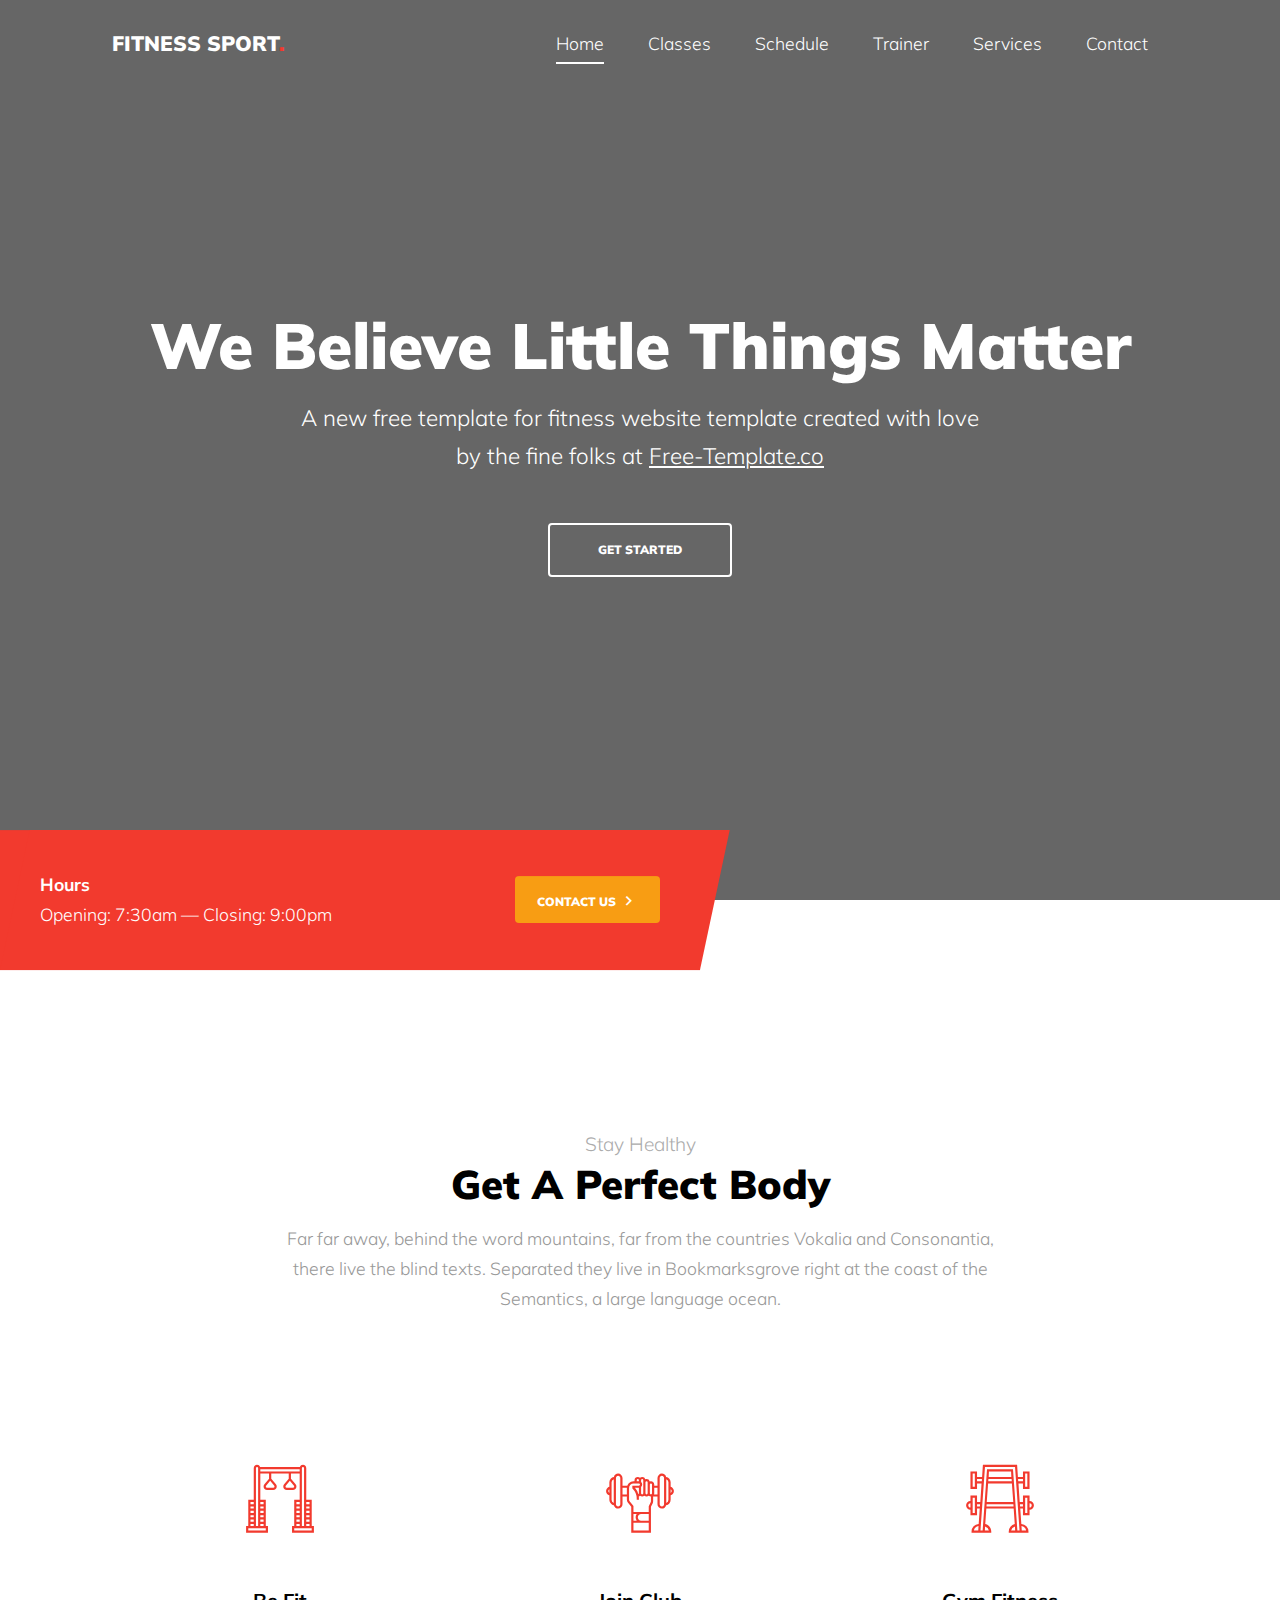
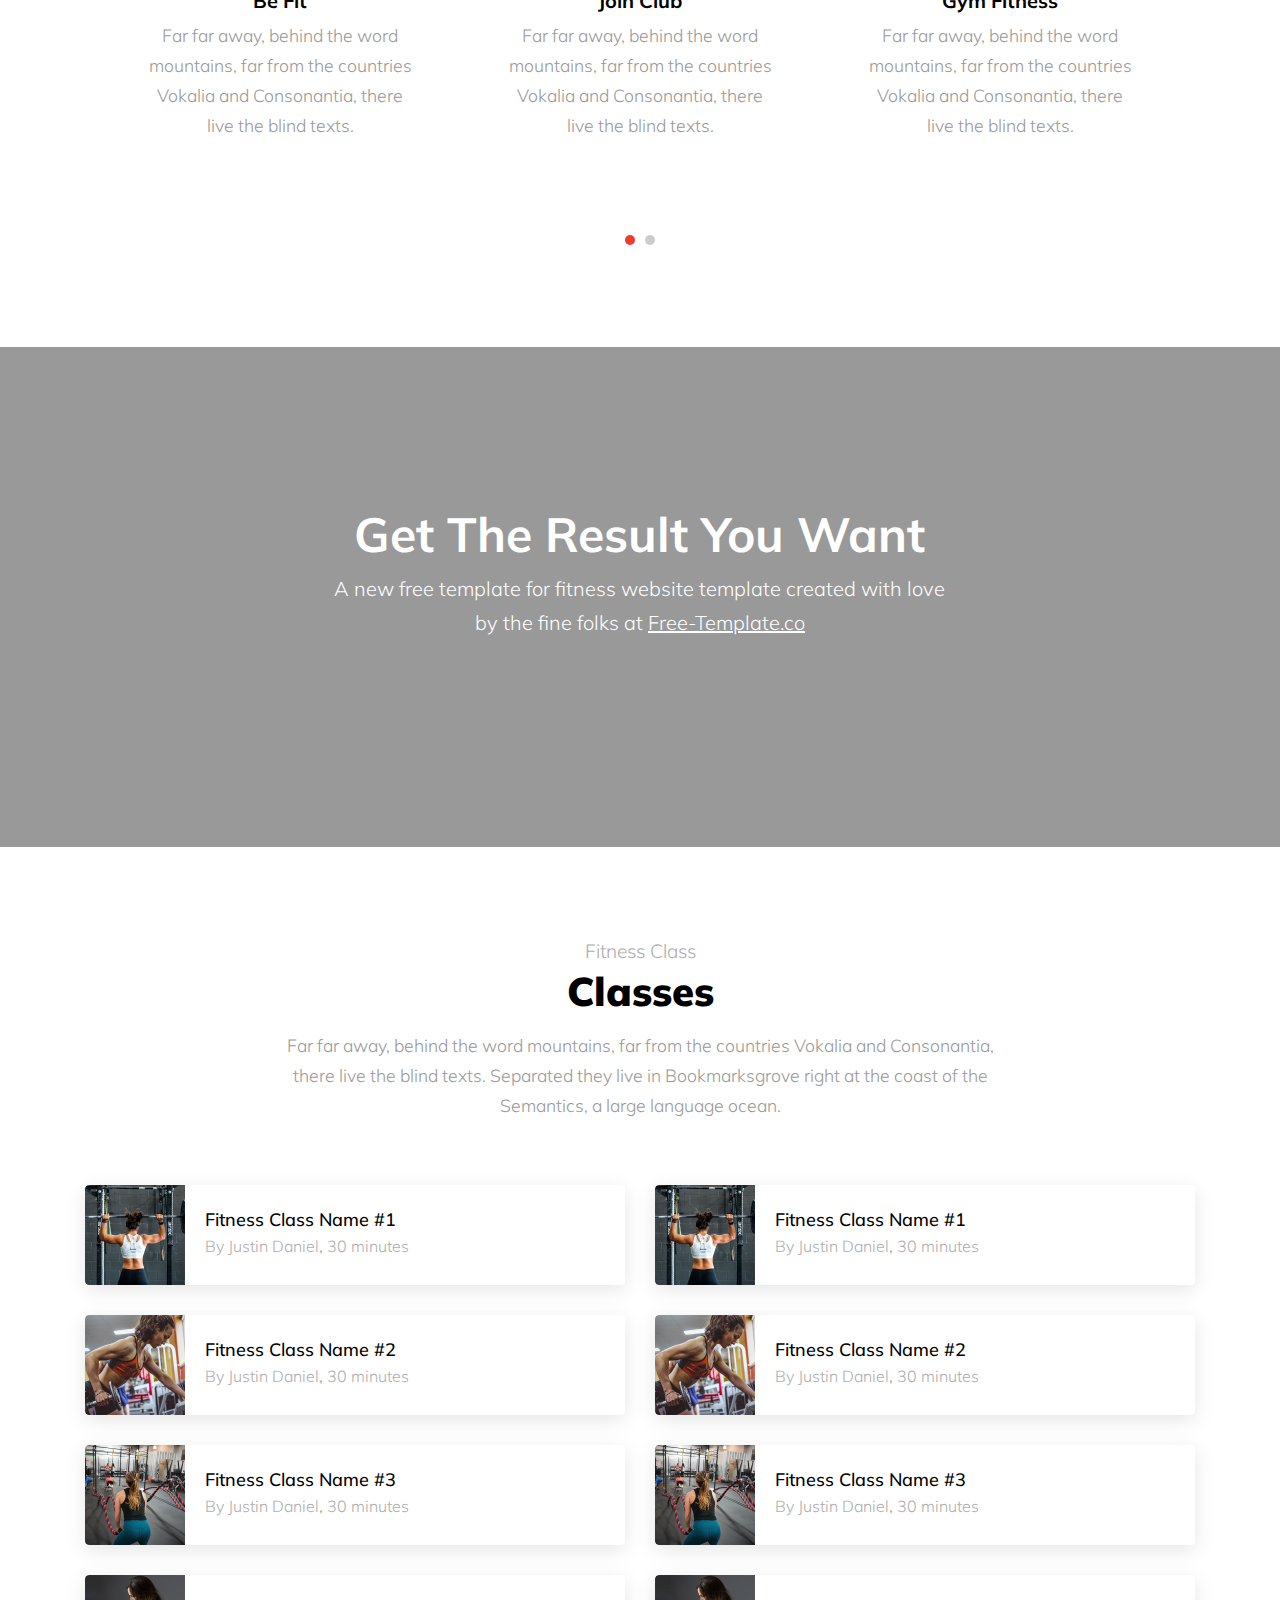
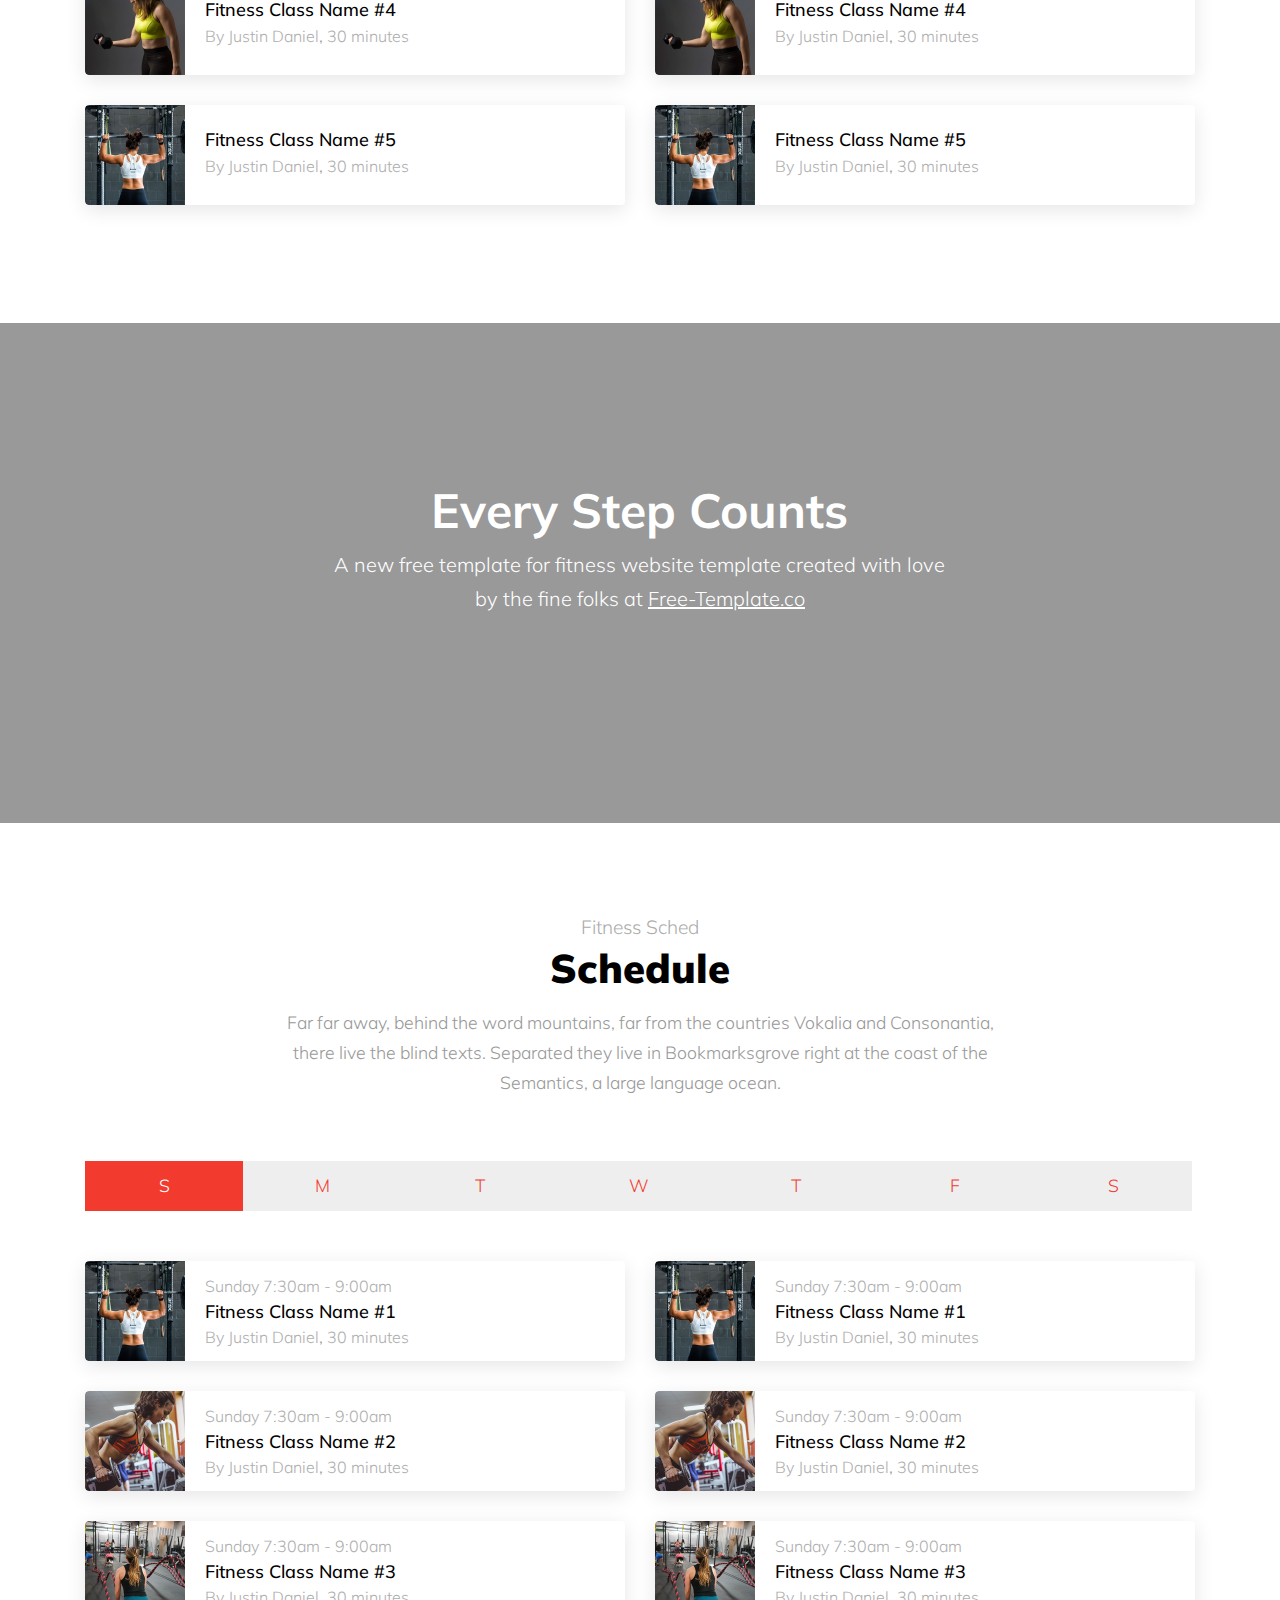
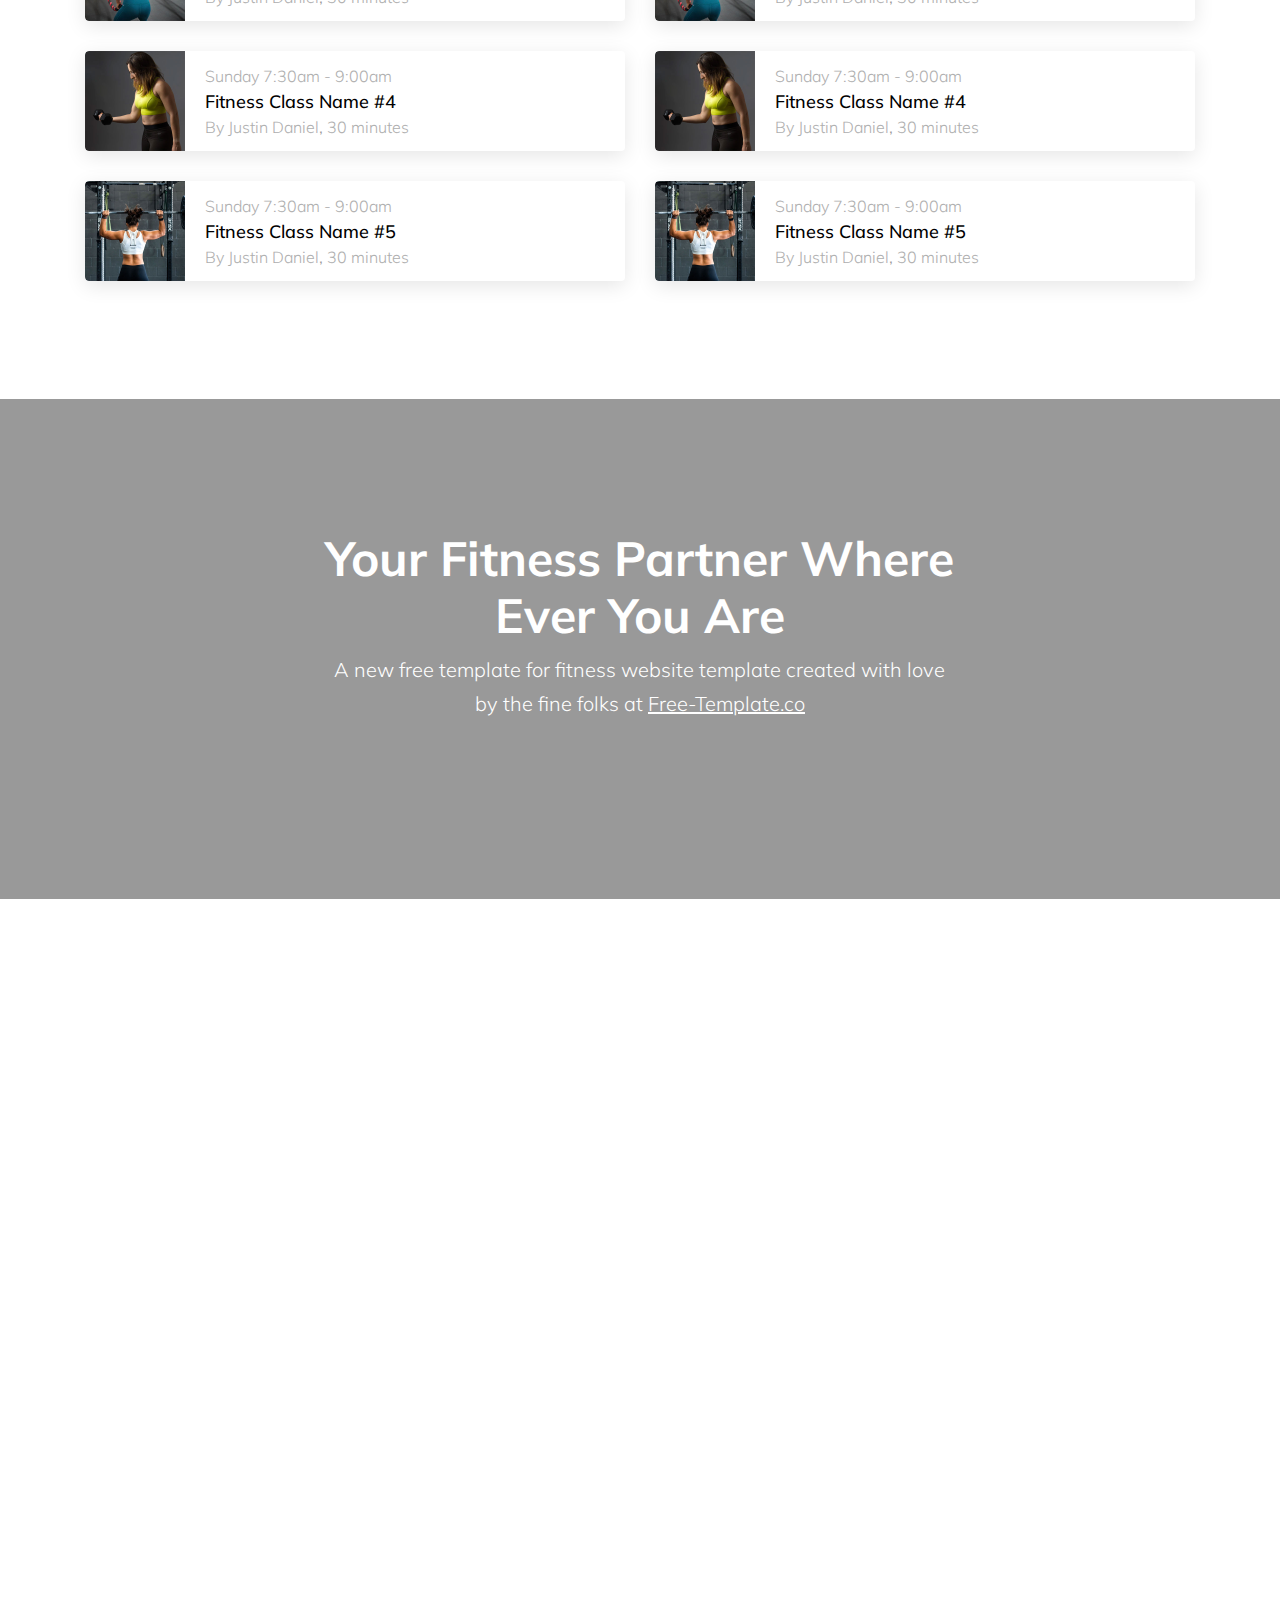
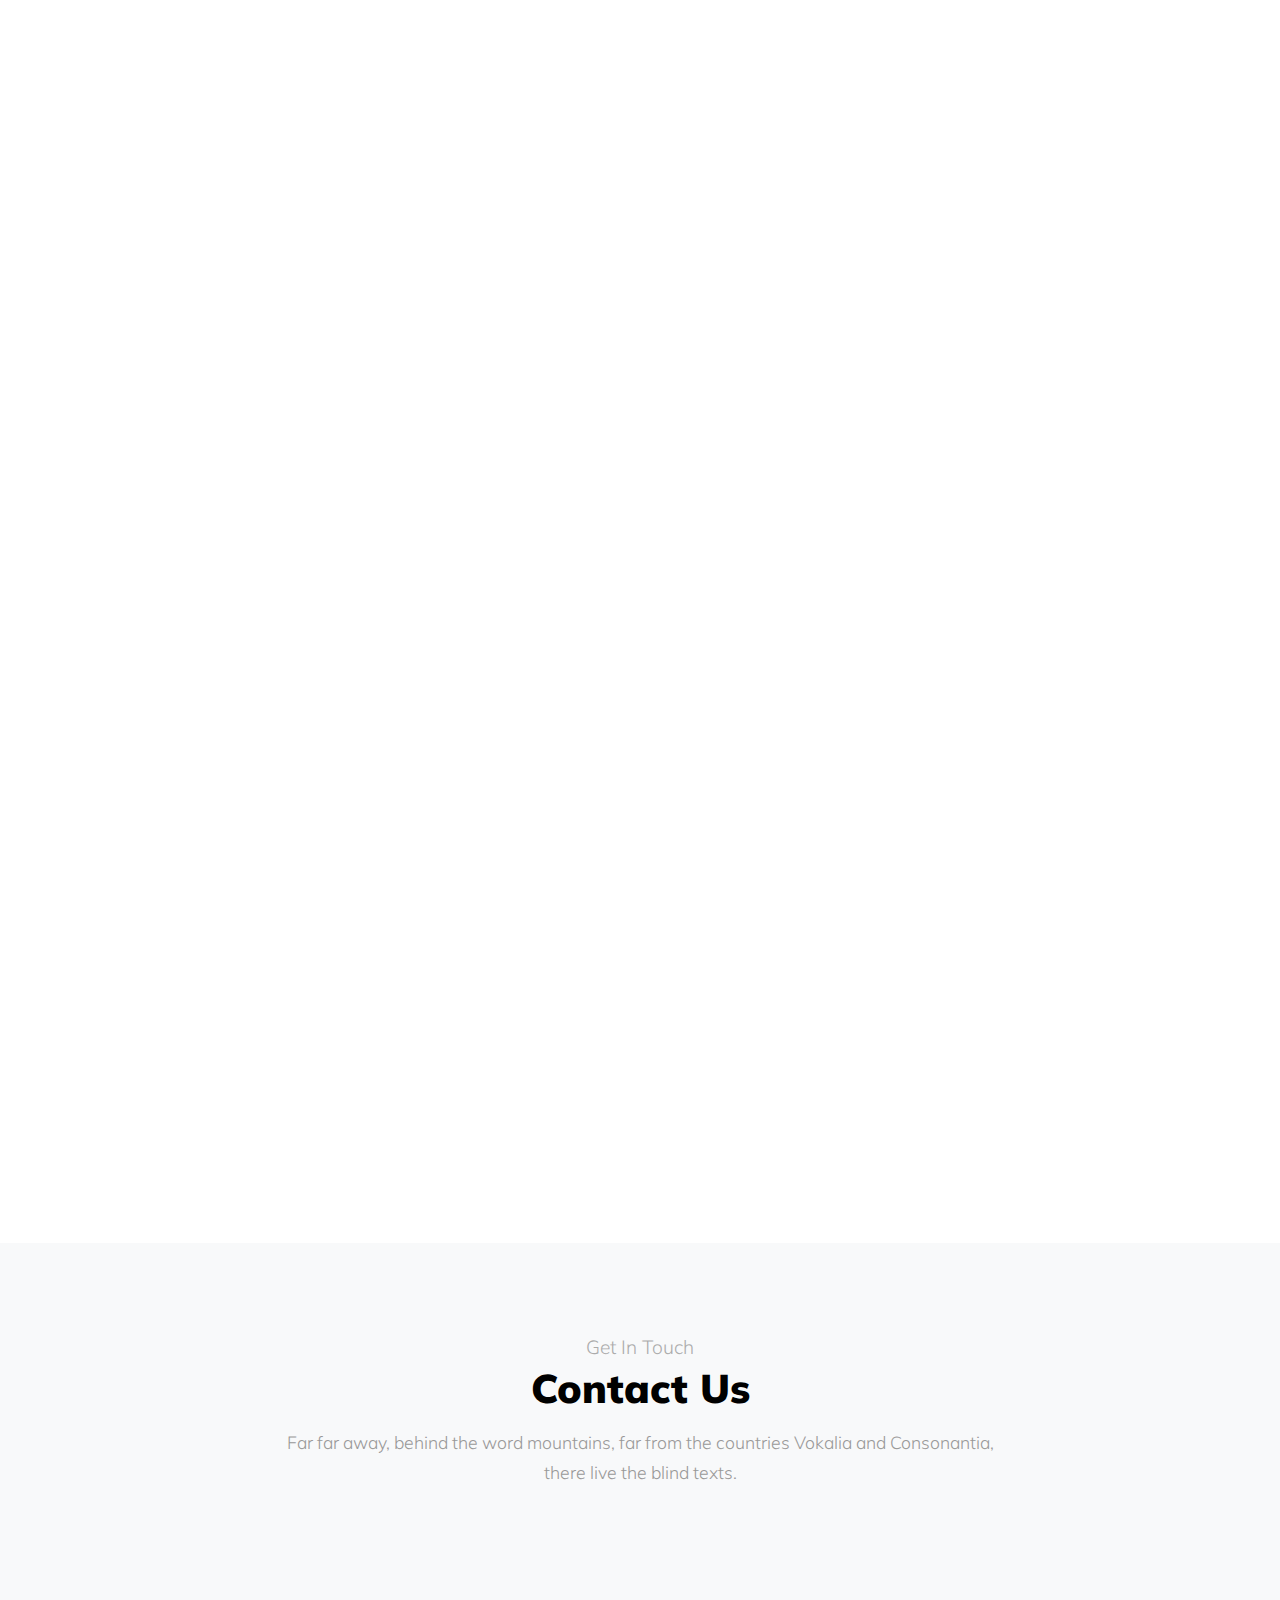
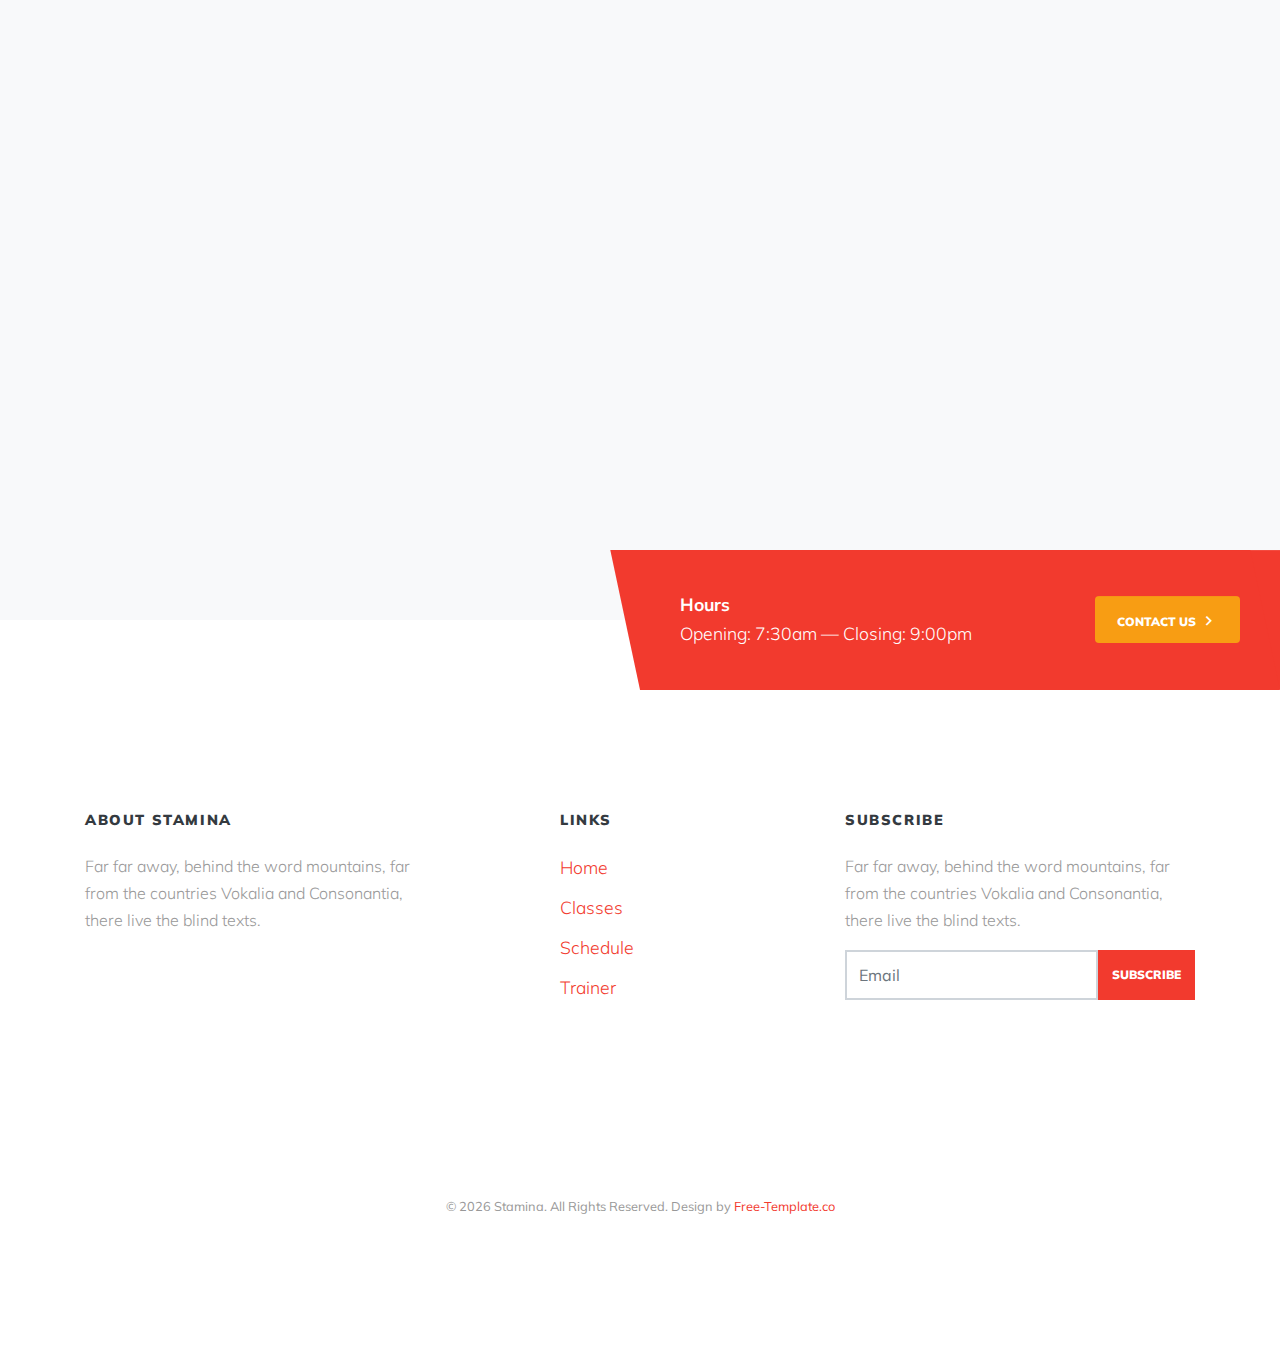
==== commit 76b8d5c9: "Update index.html" ====
--- a/index.html
+++ b/index.html
@@ -18,7 +18,7 @@
 <html lang="en">
 
 <head>
-  <title>Stamina &mdash; Free Website Template by Free-Template.co</title>
+  <title>FSPORT &mdash; Free Website Template by Free-Template.co</title>
   <meta charset="utf-8">
   <meta name="viewport" content="width=device-width, initial-scale=1, shrink-to-fit=no">
 
@@ -70,7 +70,7 @@
 
       <div class="container-fluid">
         <div class="d-flex align-items-center">
-          <div class="site-logo"><a href="index.html">Stamina<span>.</span> </a></div>
+          <div class="site-logo"><a href="index.html">FITNESS SPORT<span>.</span> </a></div>
           <div class="ml-auto">
             <nav class="site-navigation position-relative text-right" role="navigation">
               <ul class="site-menu main-menu js-clone-nav mr-auto d-none d-lg-block">
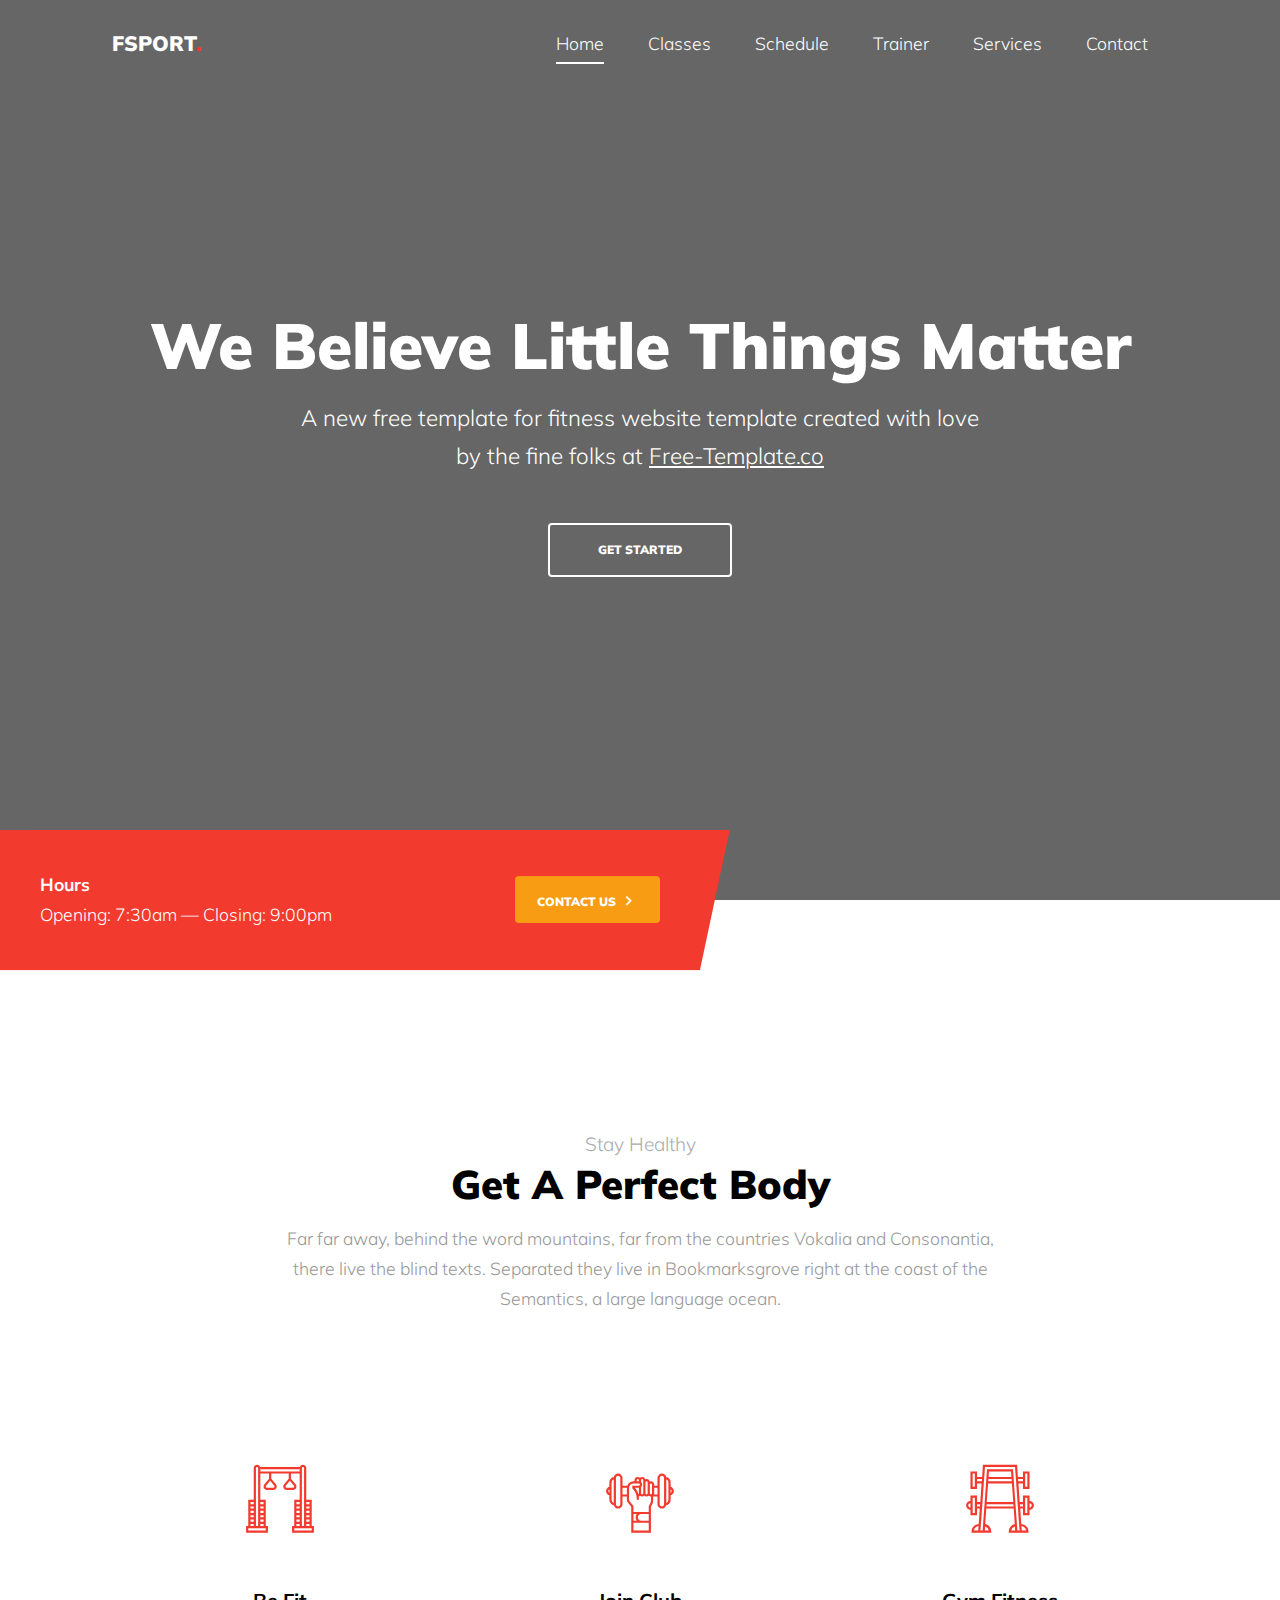
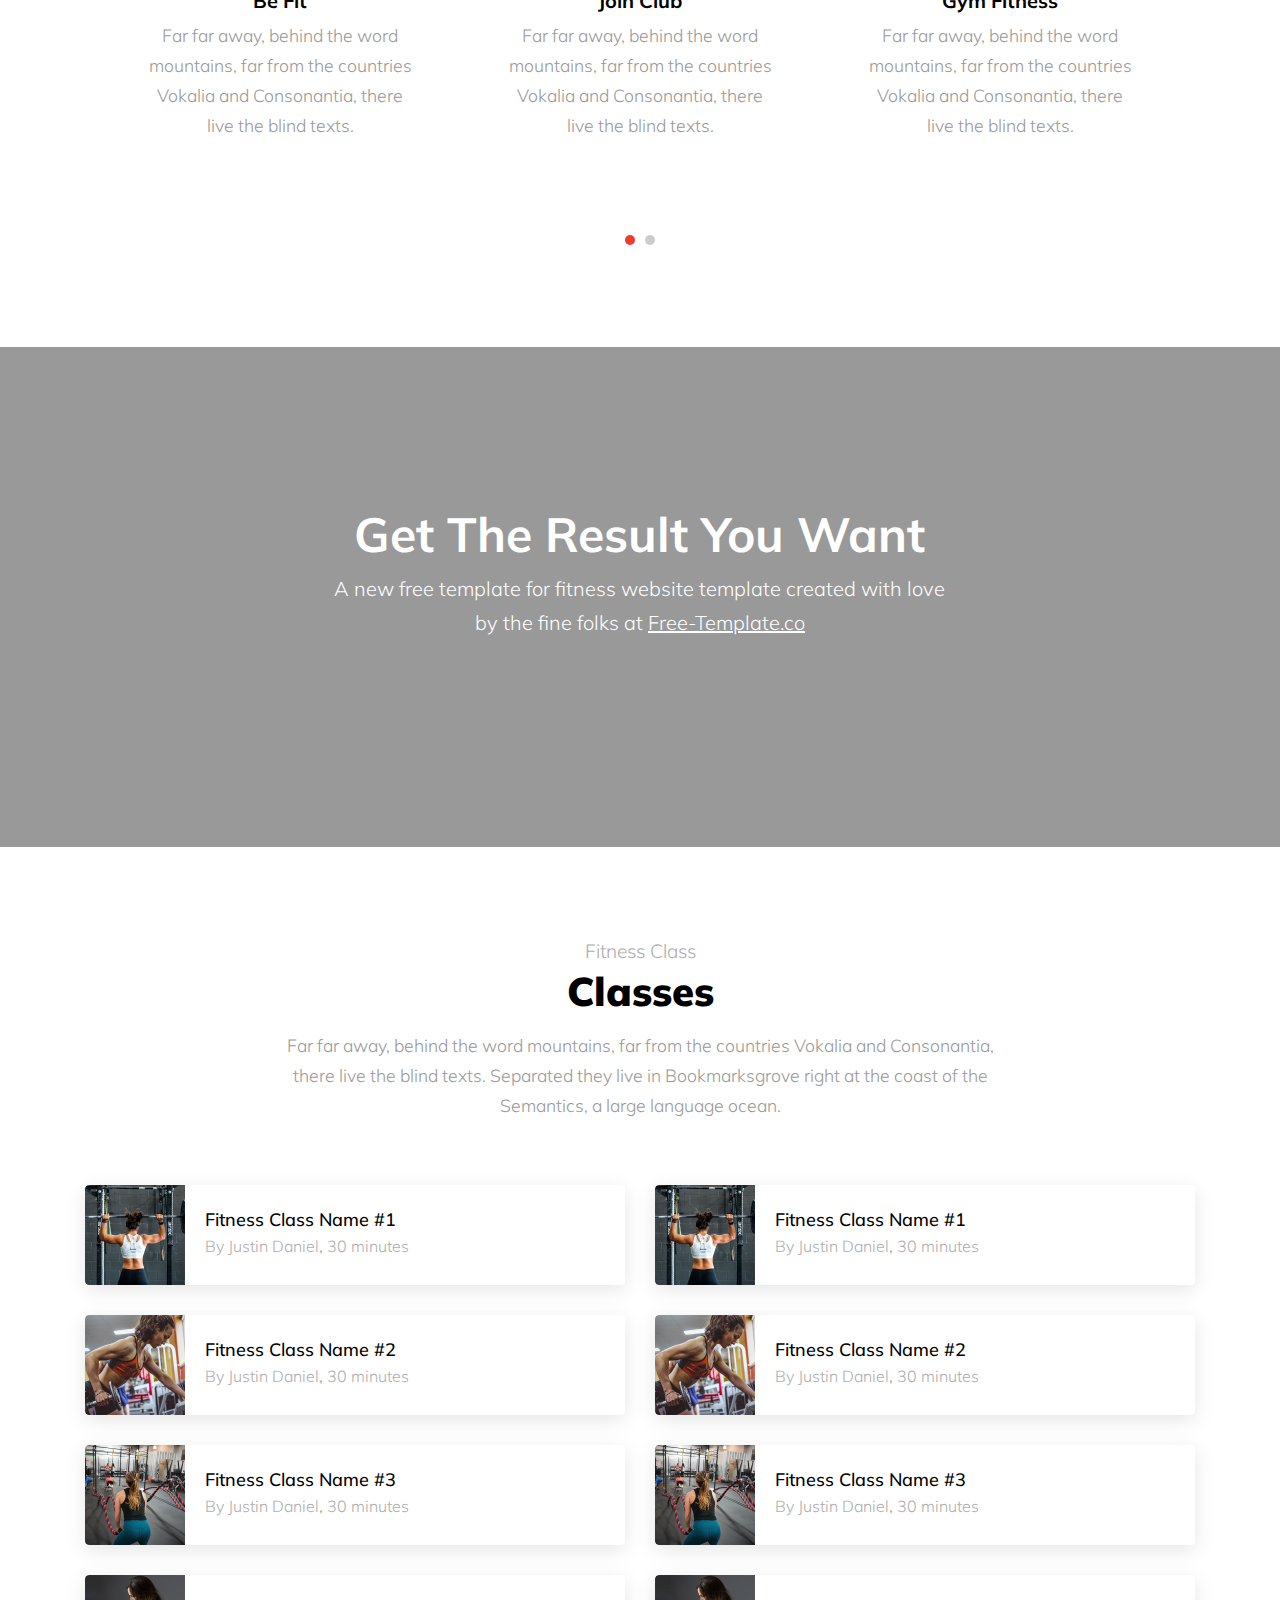
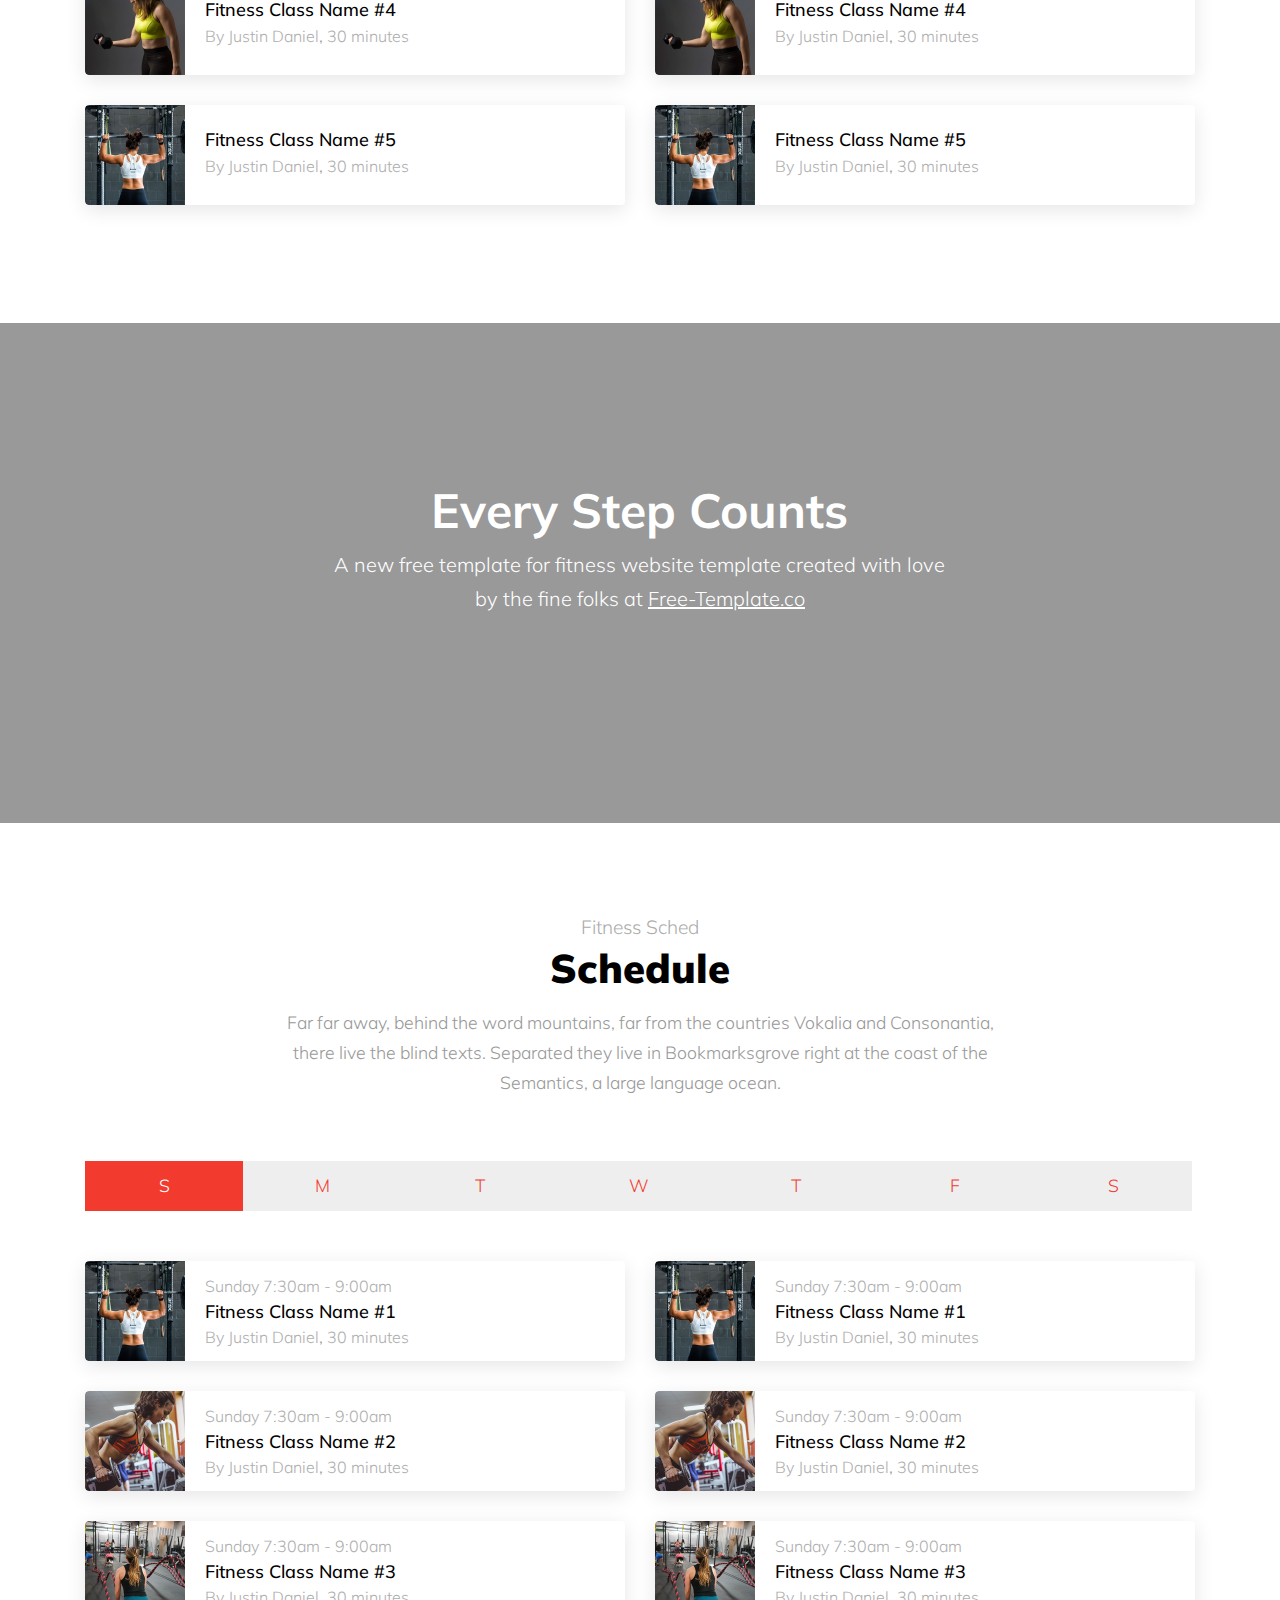
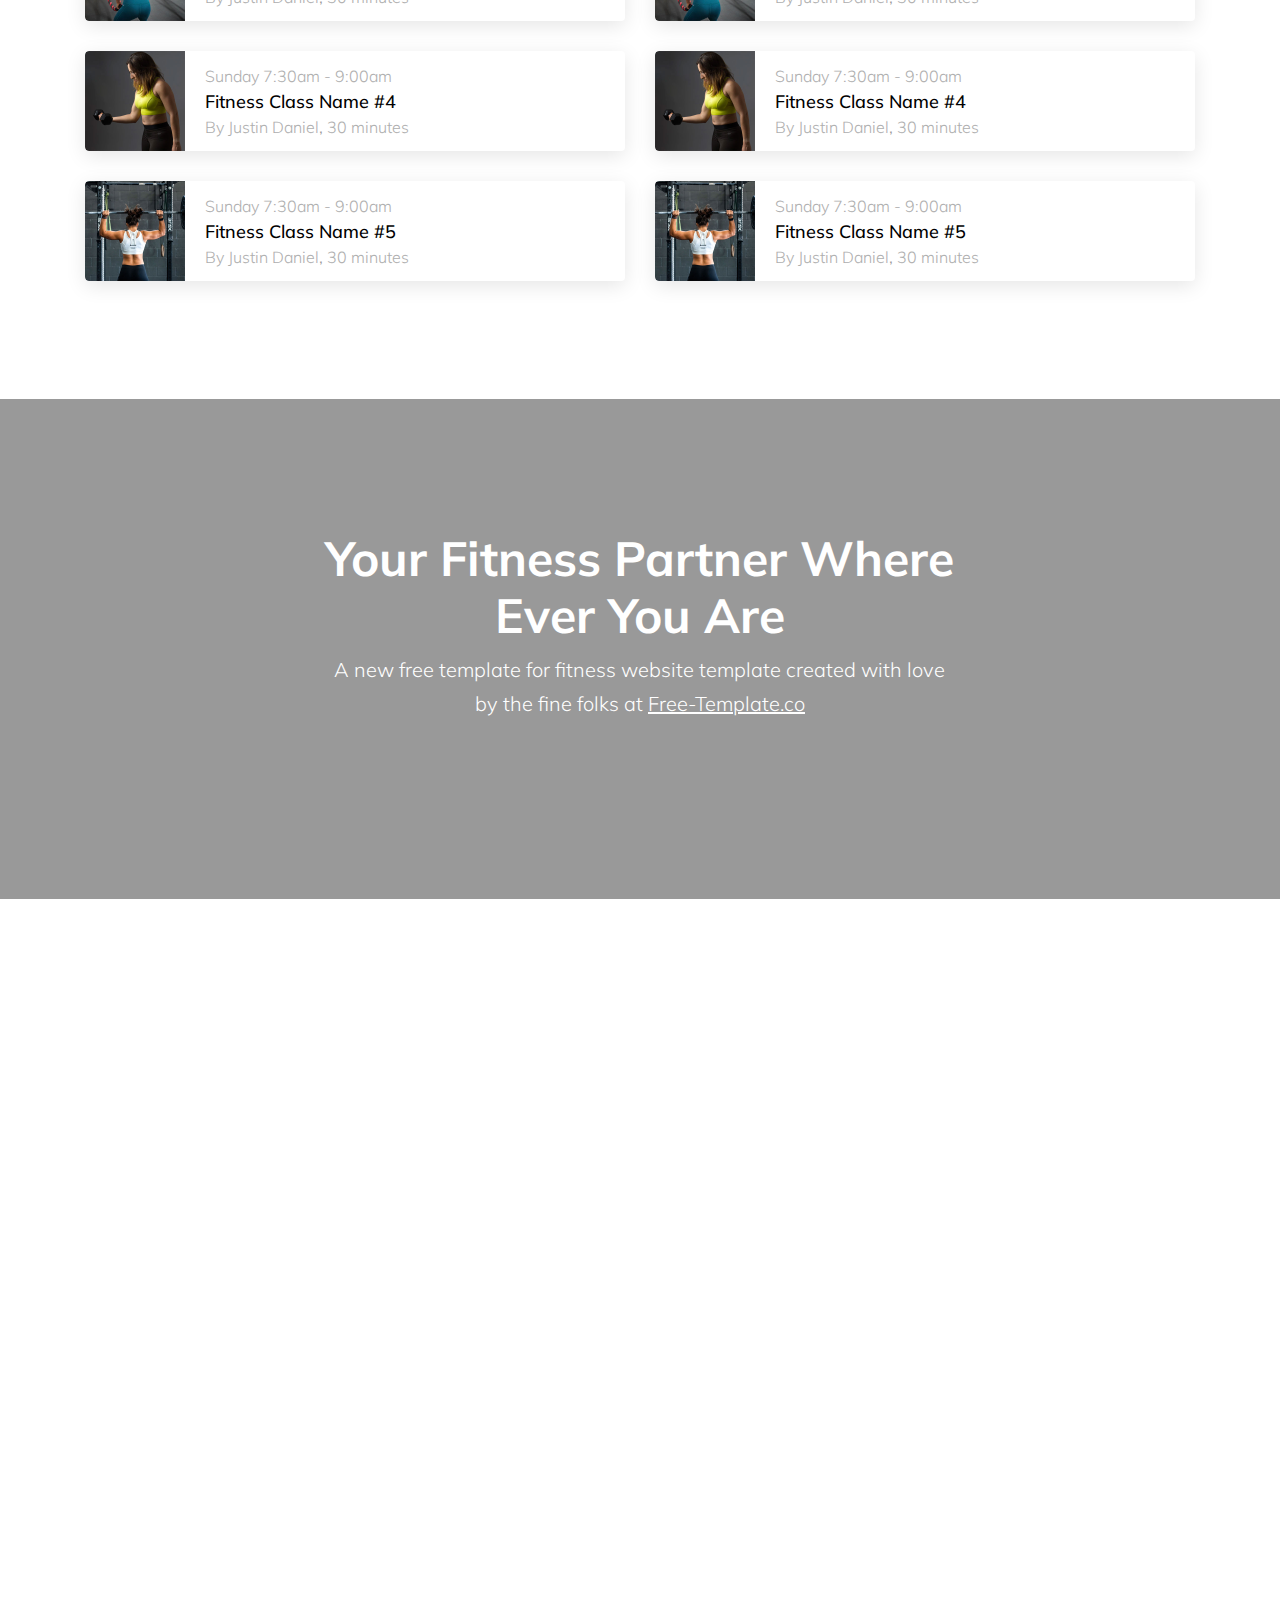
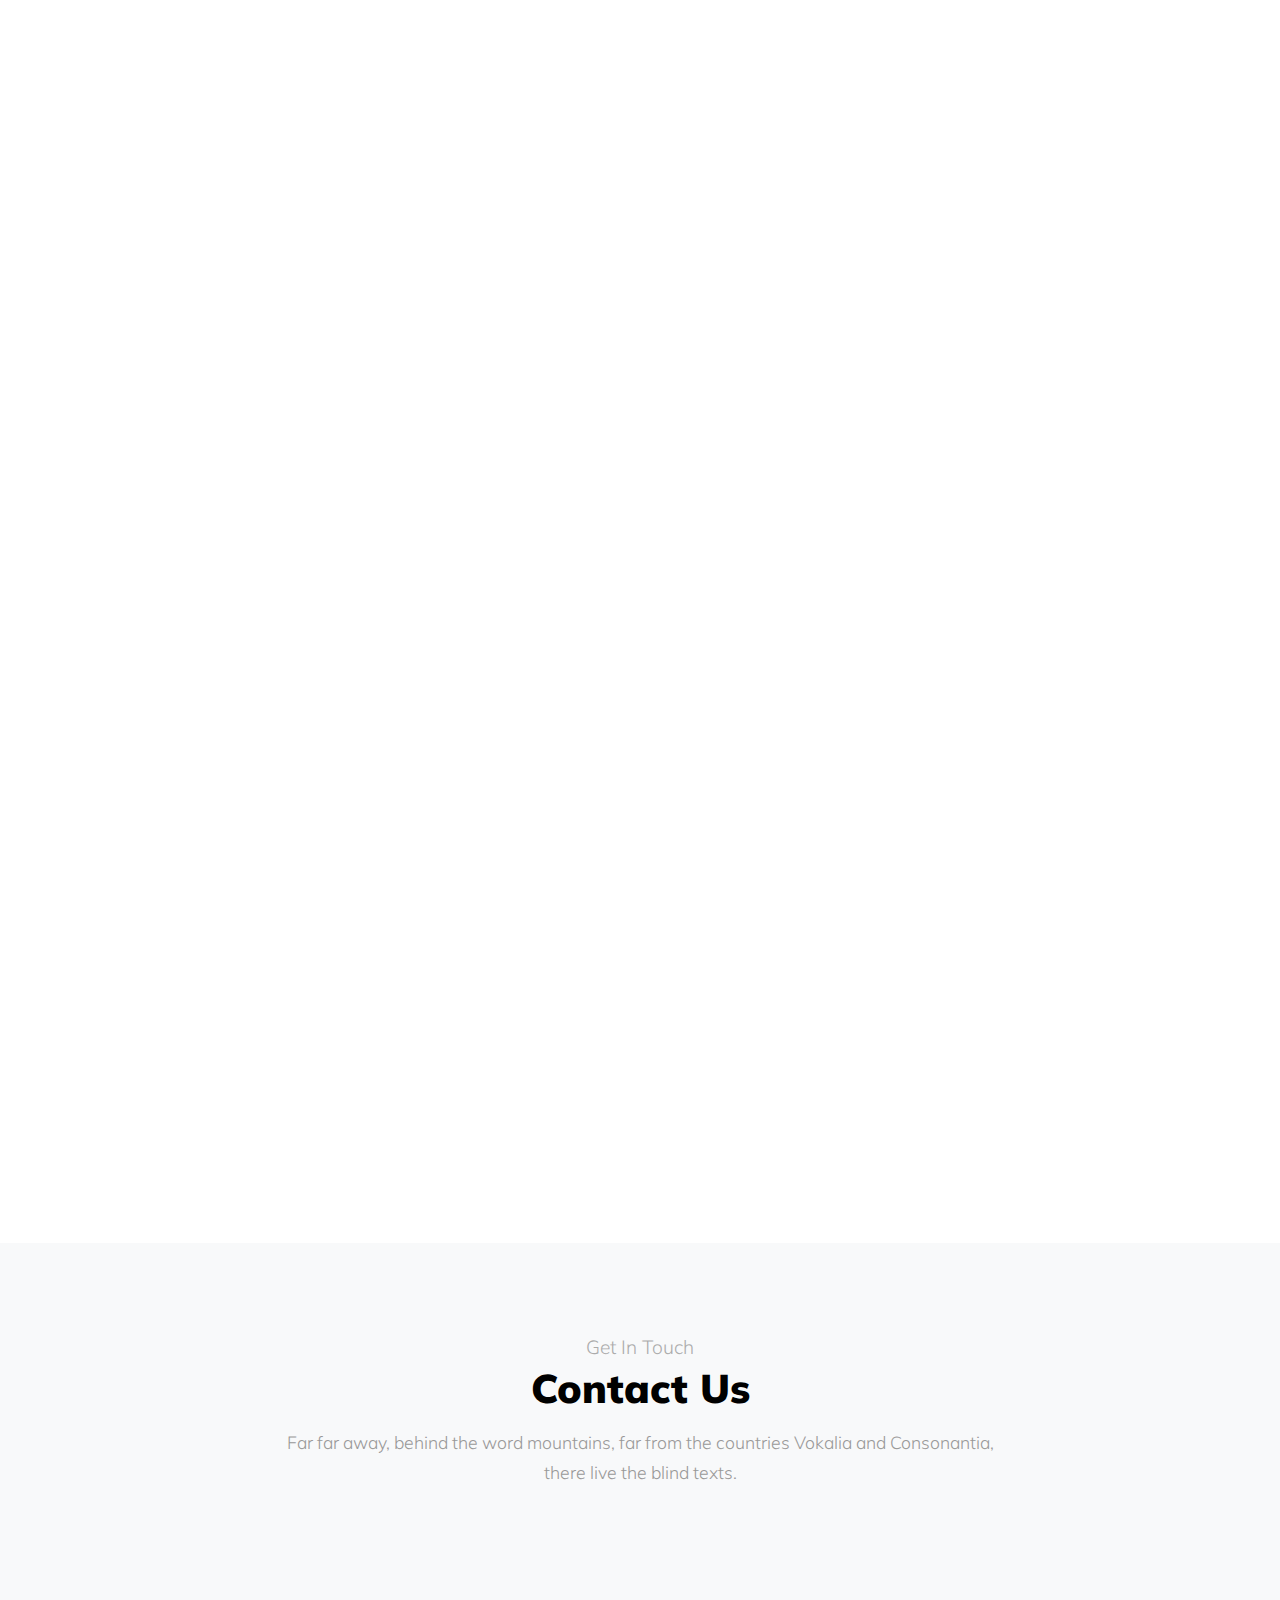
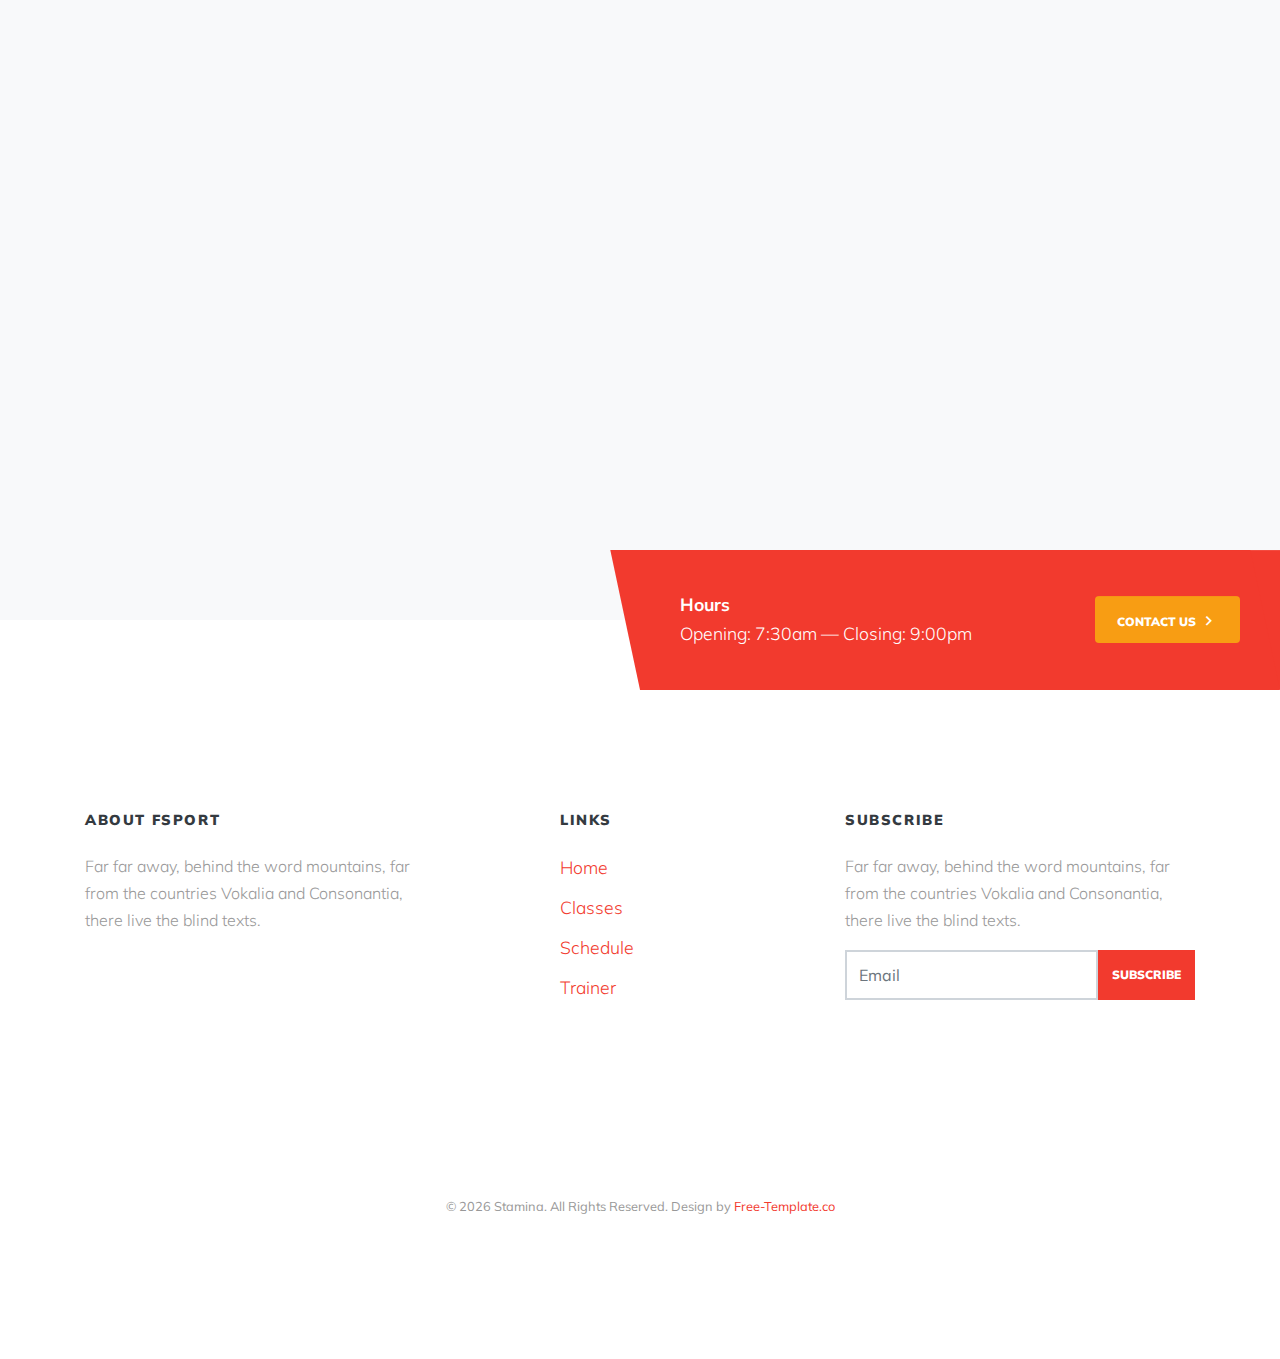
==== commit c5737e46: "Update index.html" ====
--- a/index.html
+++ b/index.html
@@ -70,7 +70,7 @@
 
       <div class="container-fluid">
         <div class="d-flex align-items-center">
-          <div class="site-logo"><a href="index.html">FITNESS SPORT<span>.</span> </a></div>
+          <div class="site-logo"><a href="index.html">FSPORT<span>.</span> </a></div>
           <div class="ml-auto">
             <nav class="site-navigation position-relative text-right" role="navigation">
               <ul class="site-menu main-menu js-clone-nav mr-auto d-none d-lg-block">
@@ -1566,7 +1566,7 @@
       <div class="container">
         <div class="row">
           <div class="col-md-4">
-            <h3 class="text-dark">About Stamina</h3>
+            <h3 class="text-dark">About FSPORT</h3>
             <p>Far far away, behind the word mountains, far from the countries Vokalia and Consonantia, there live the blind texts.</p>
           </div>
 
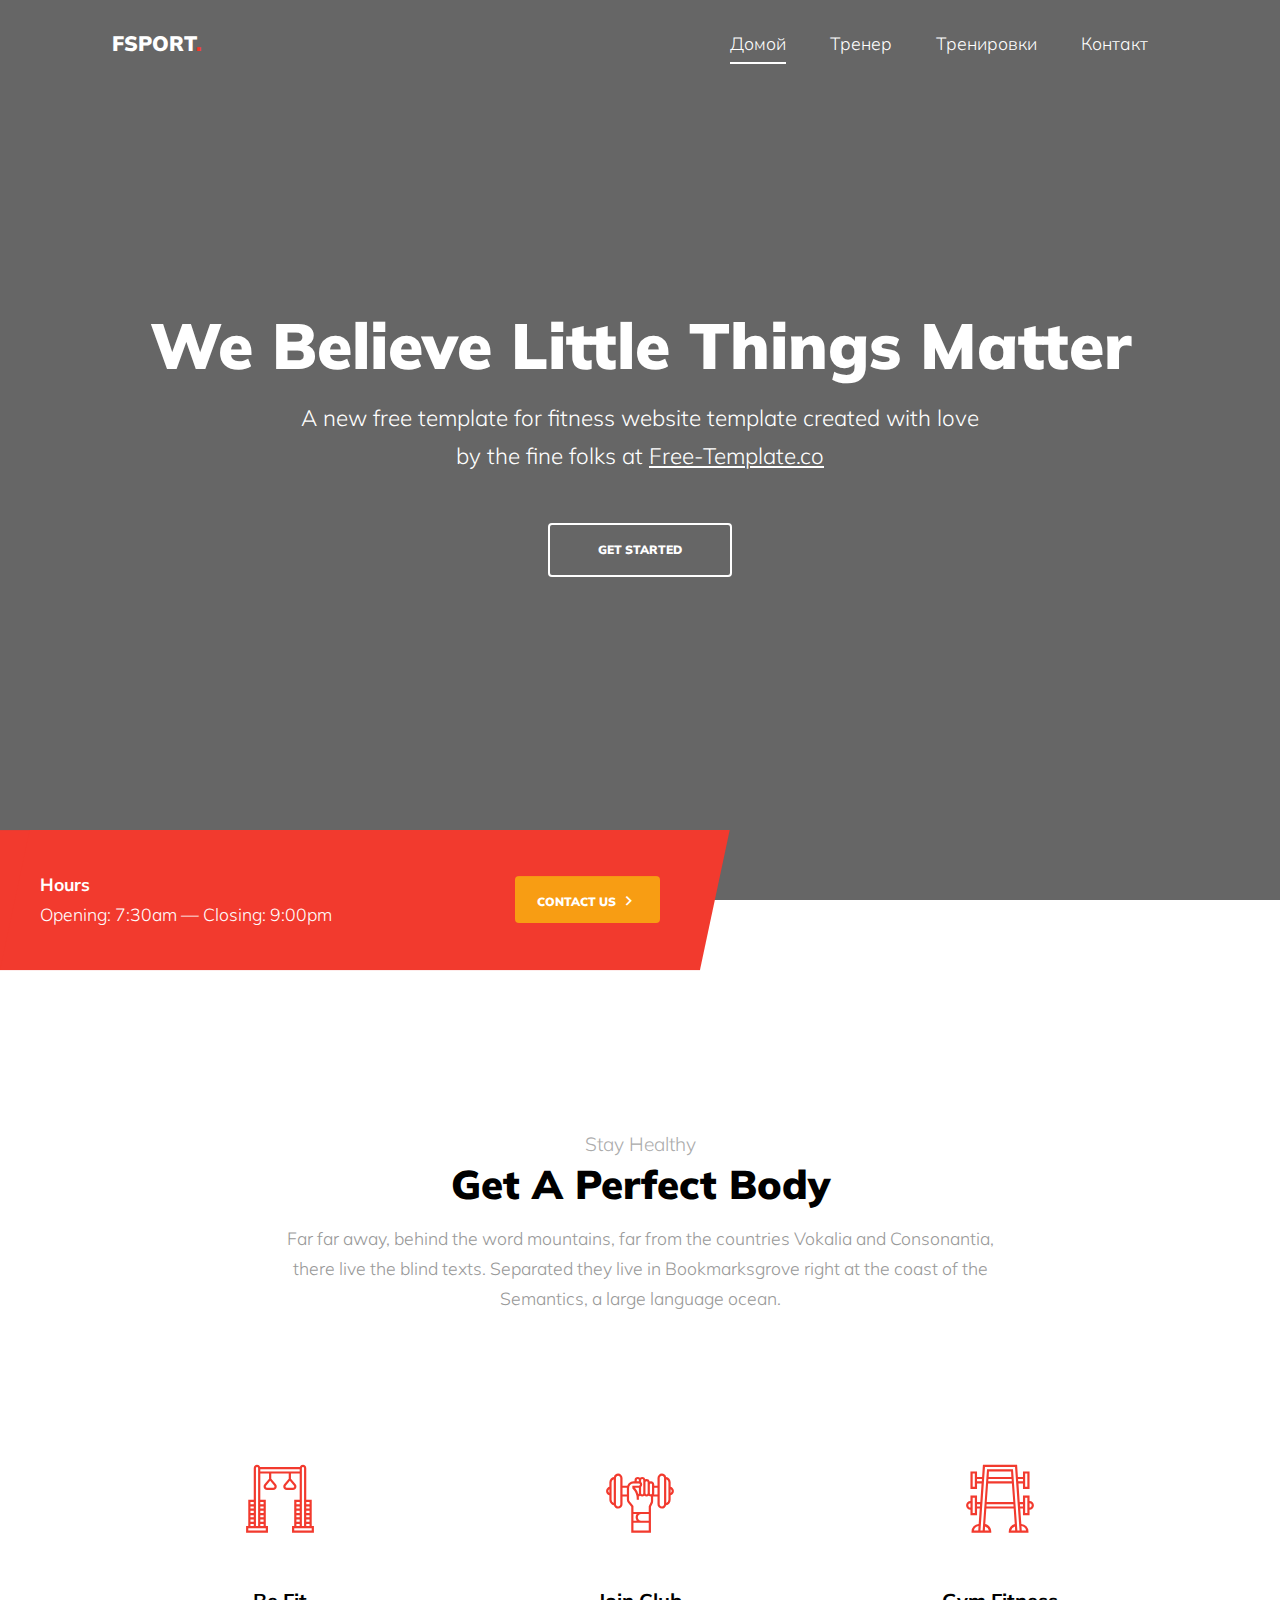
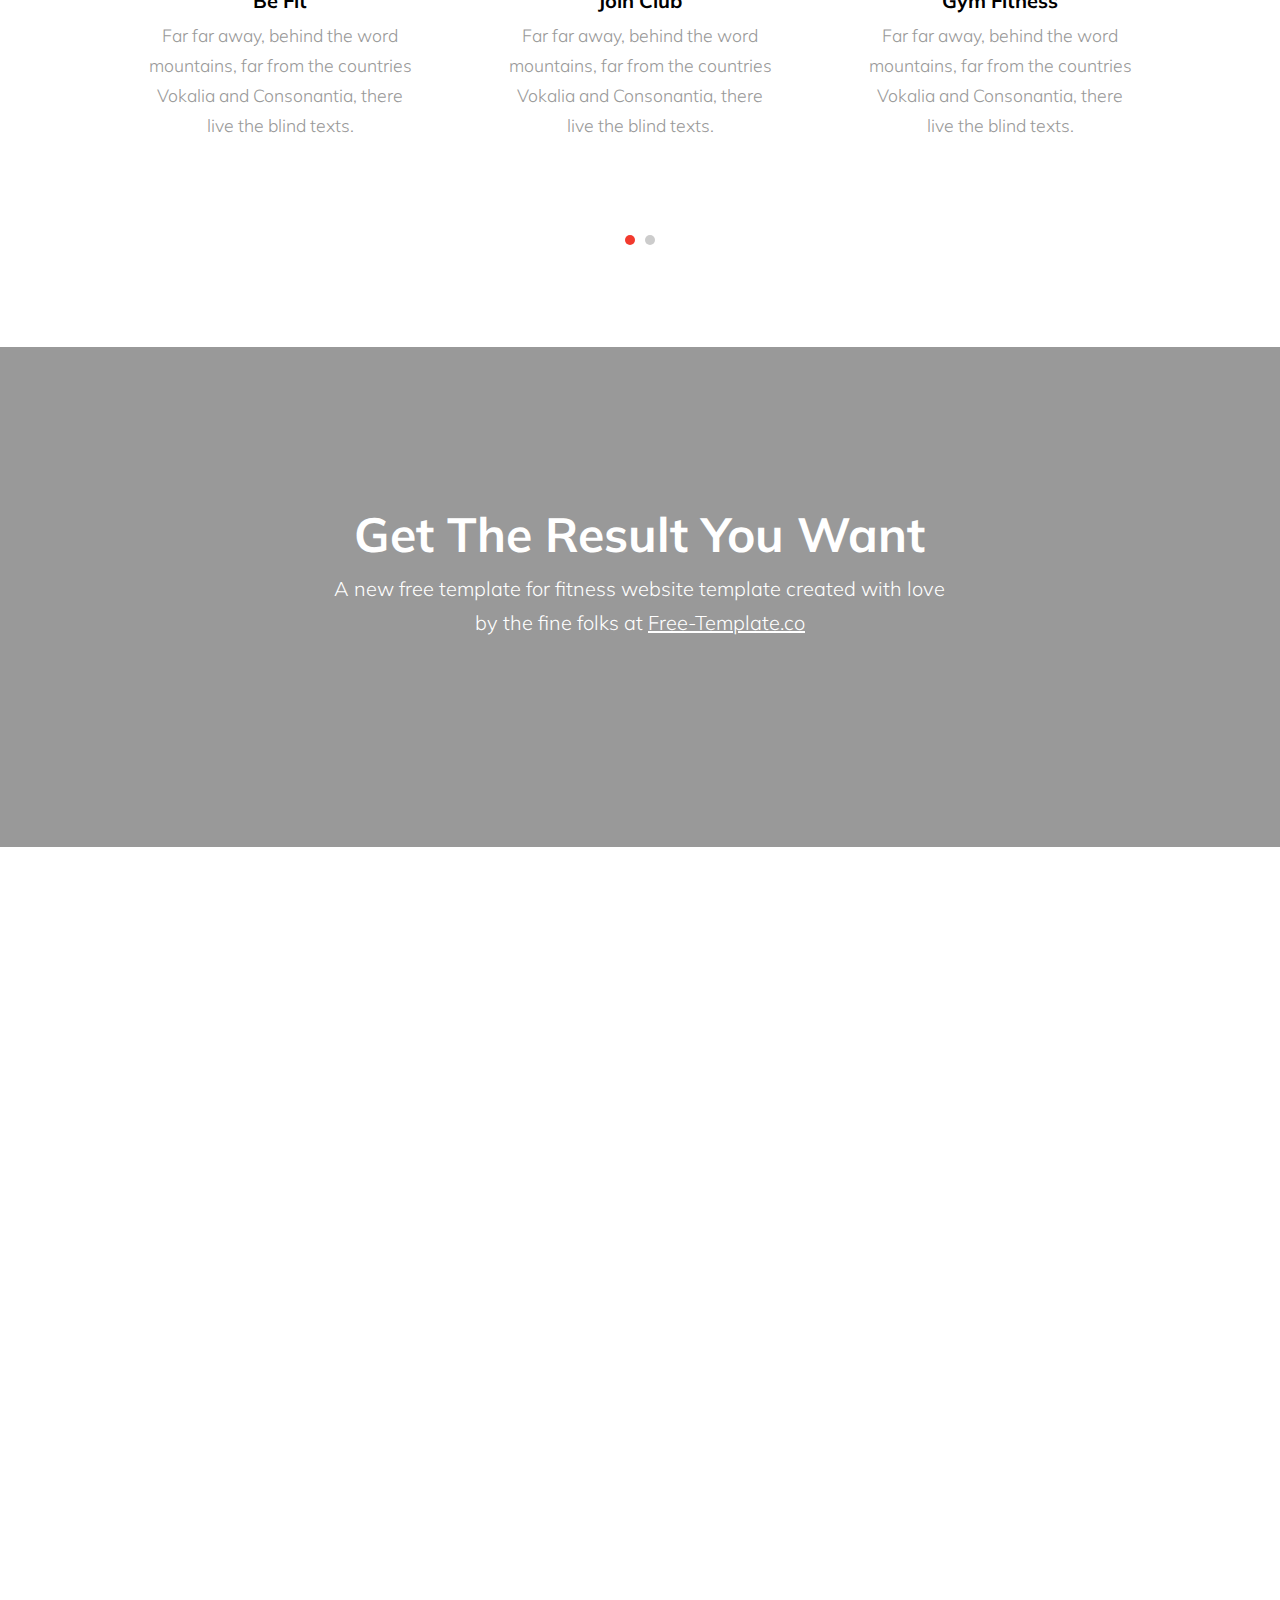
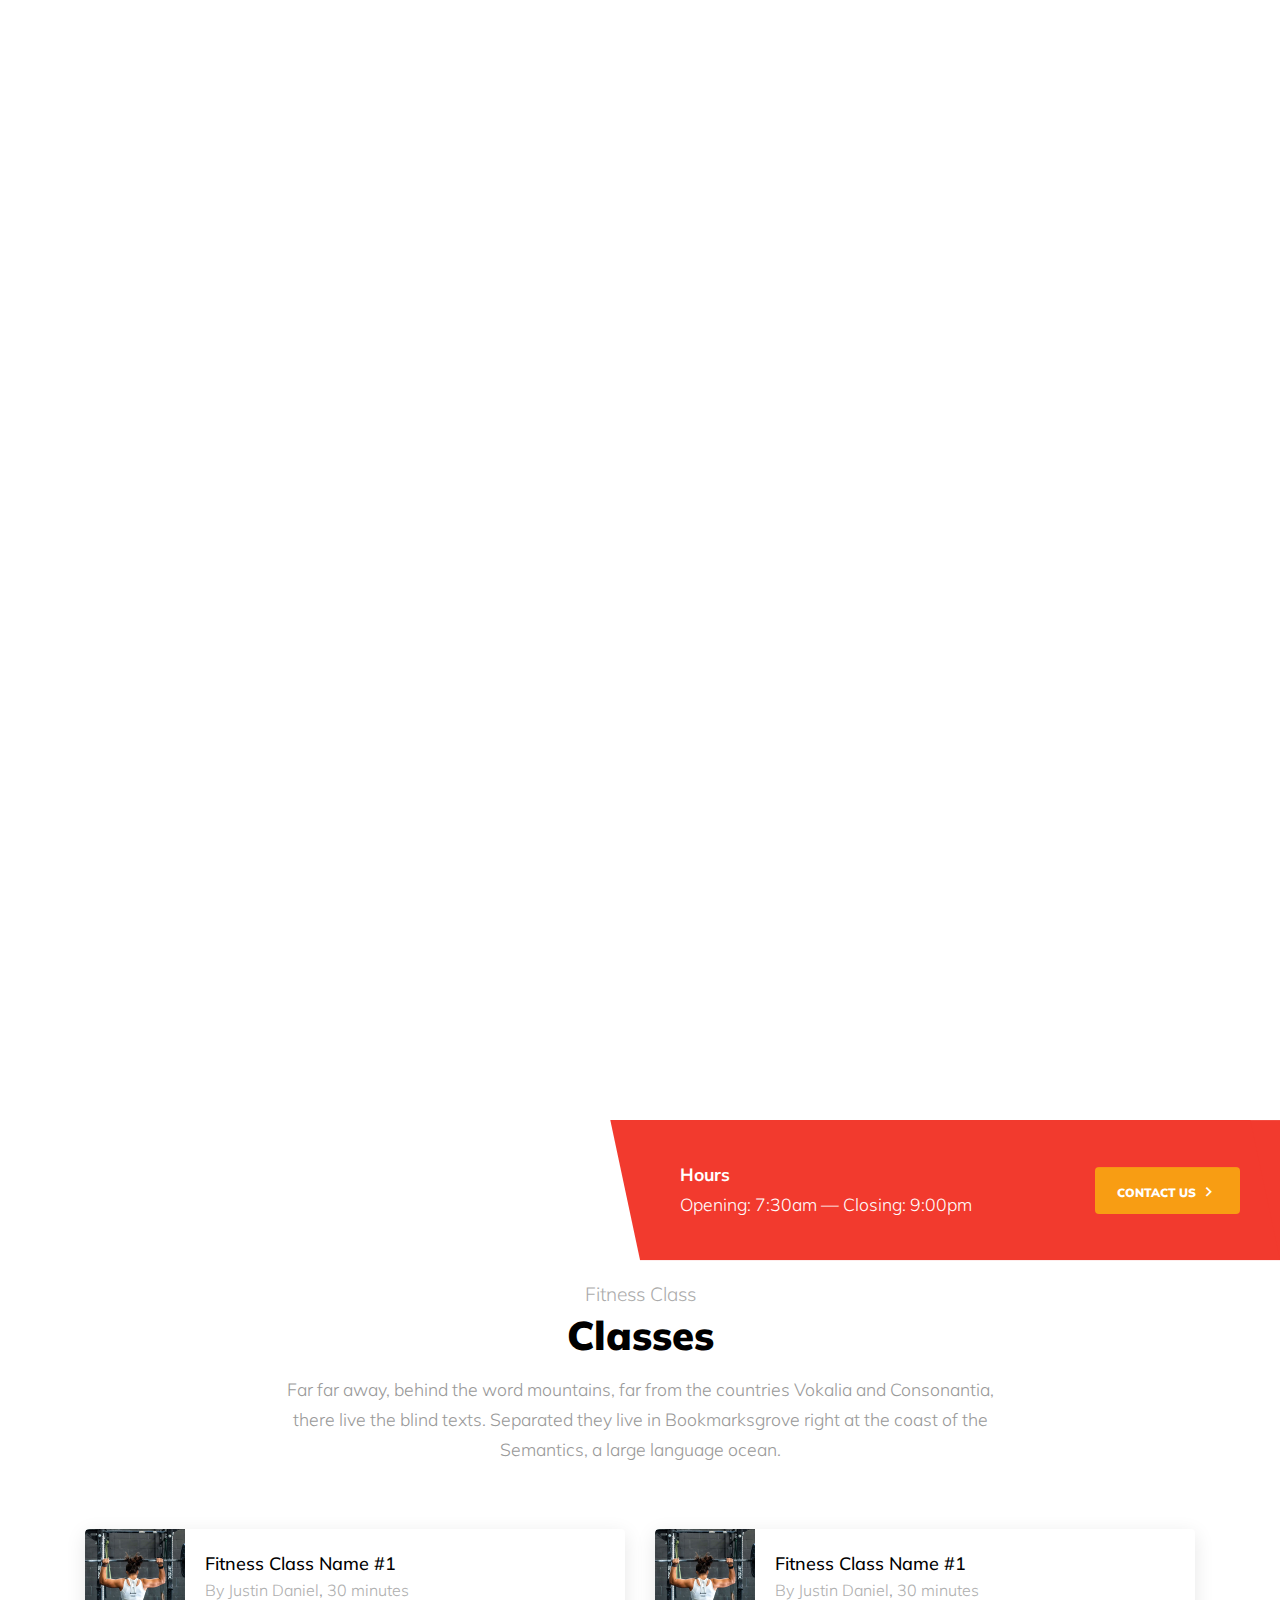
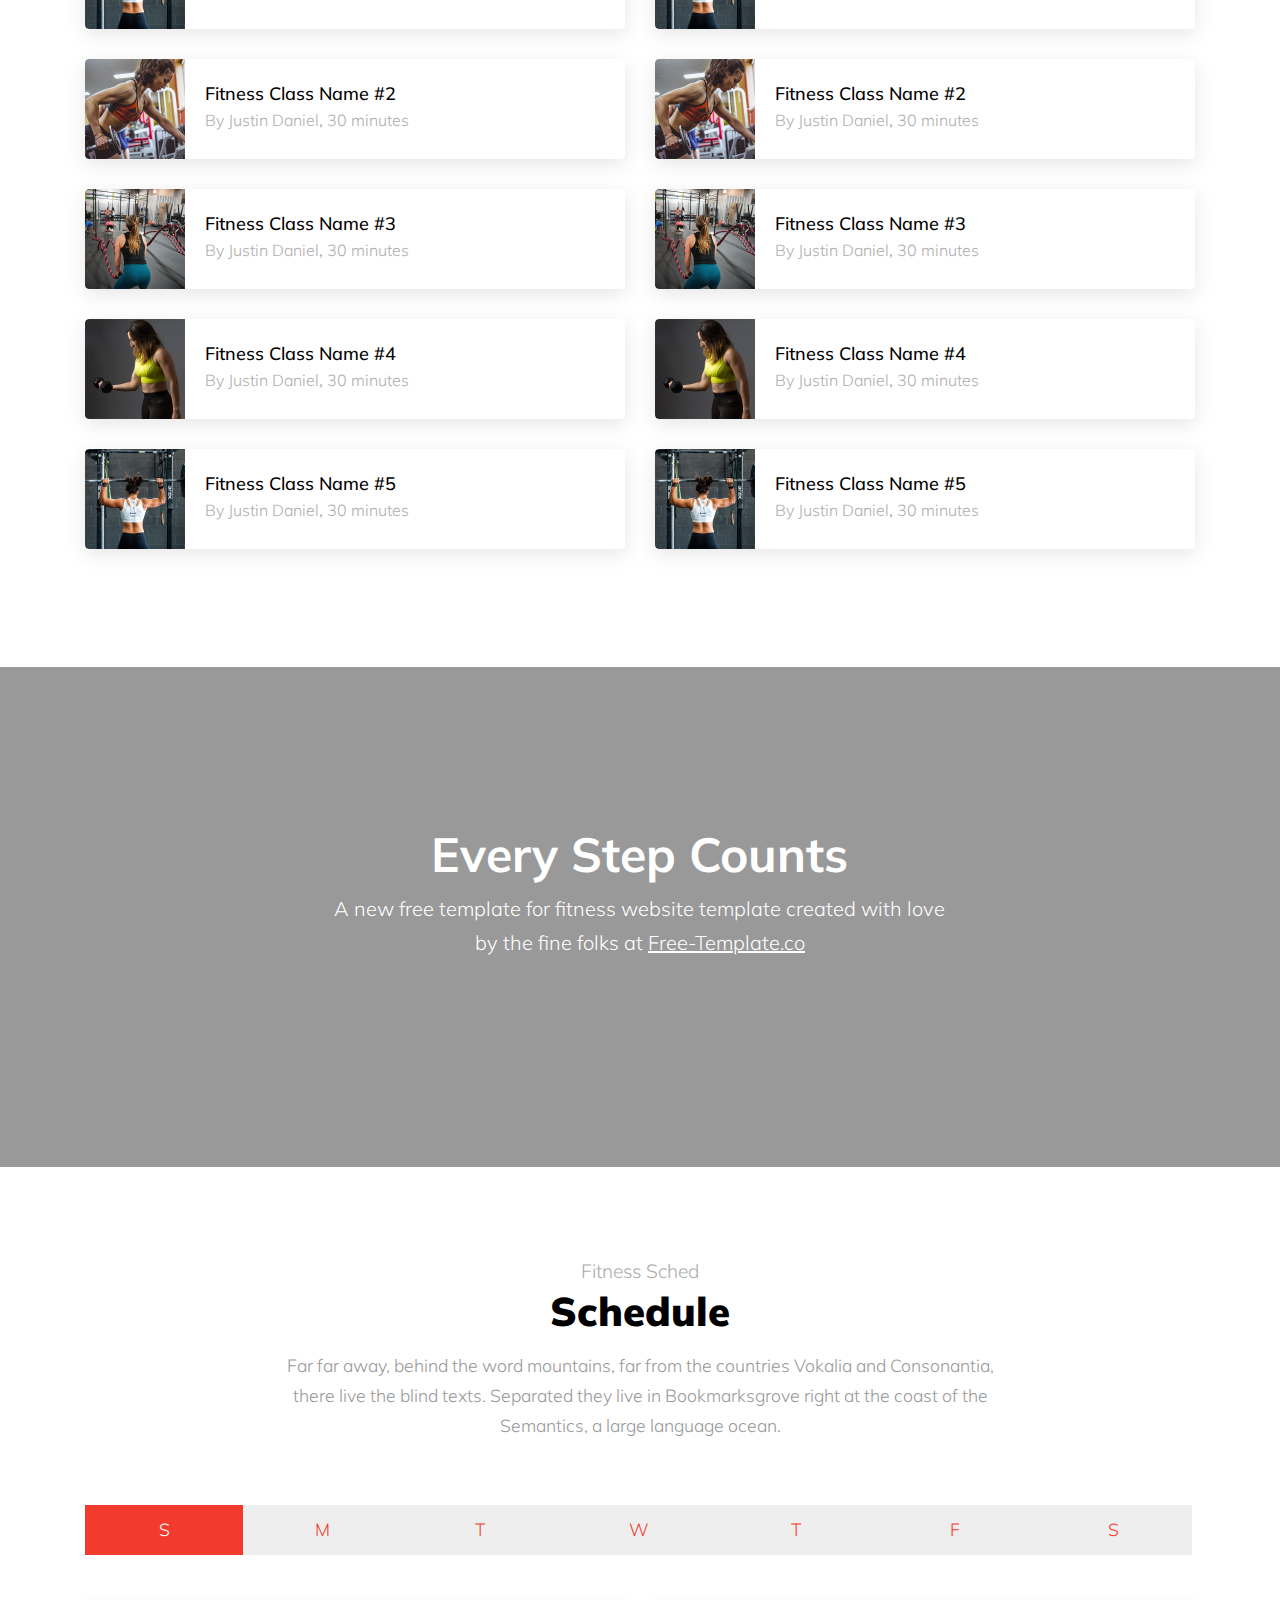
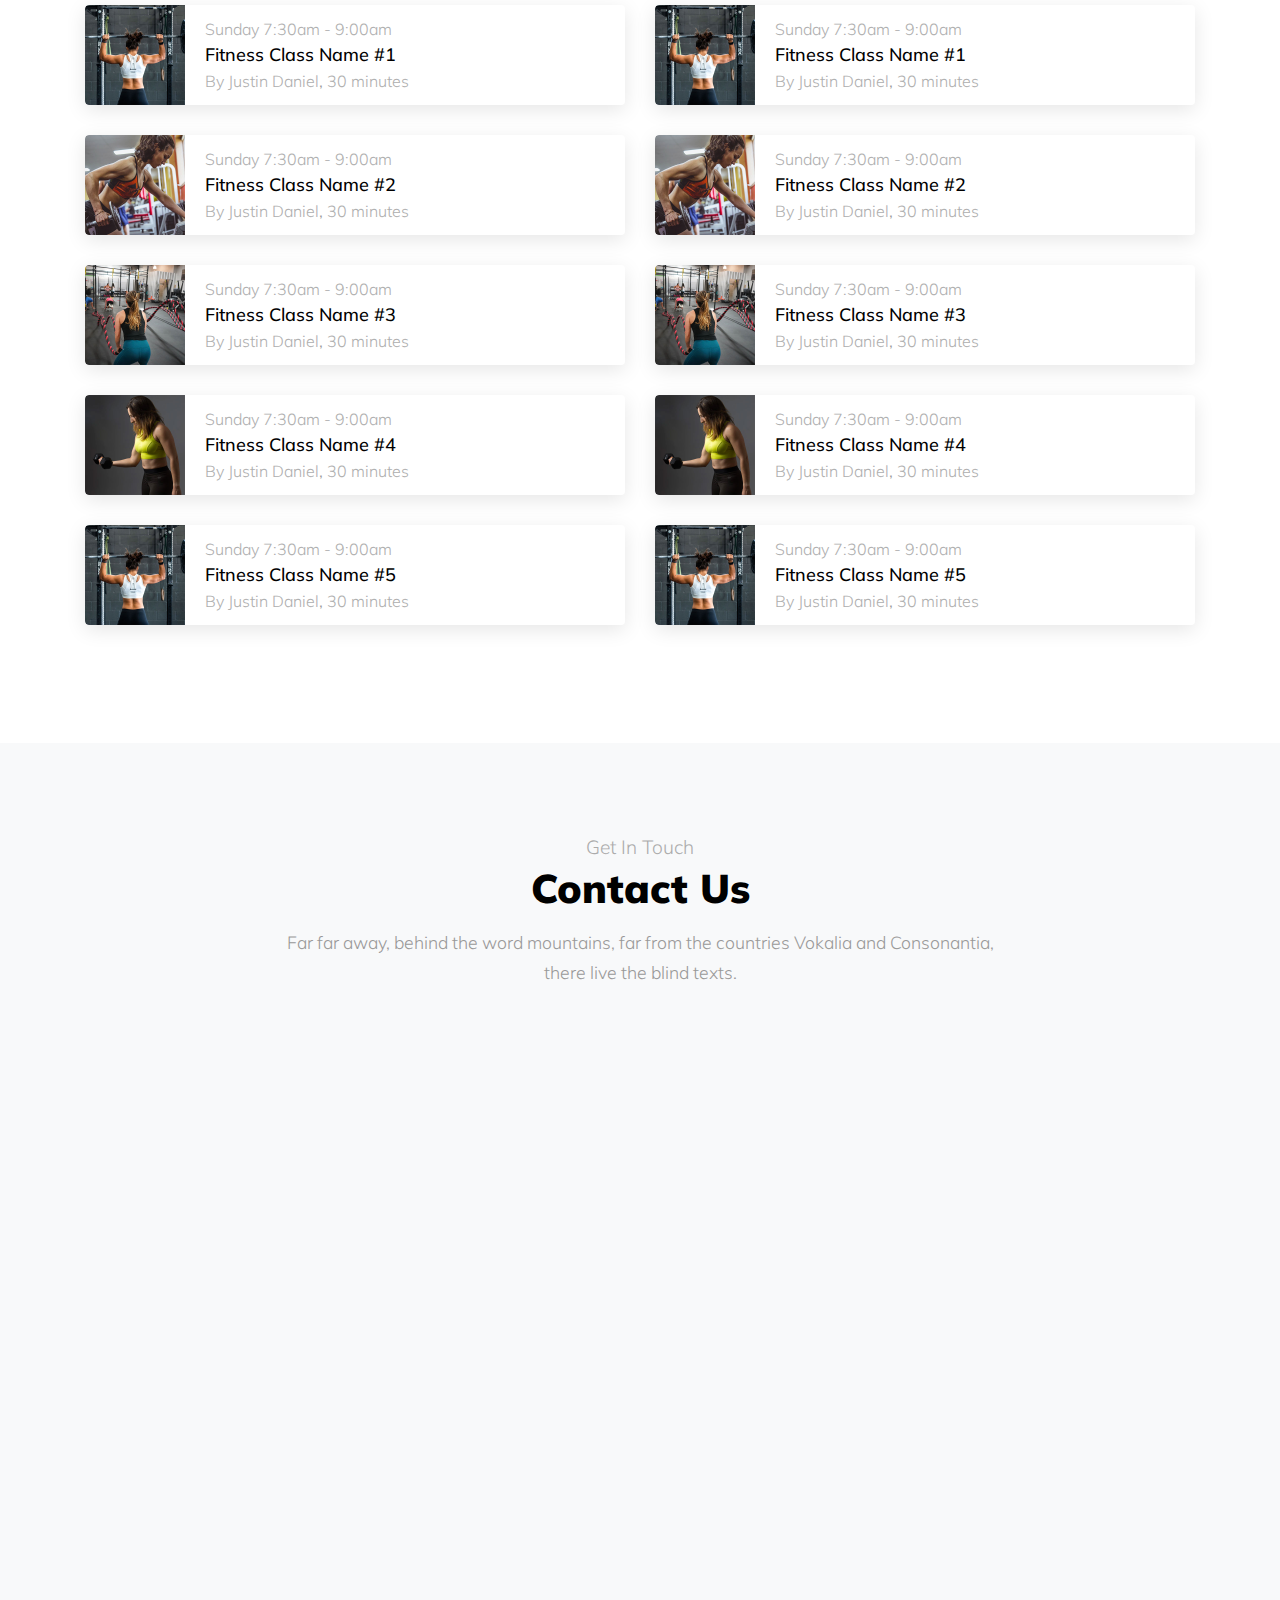
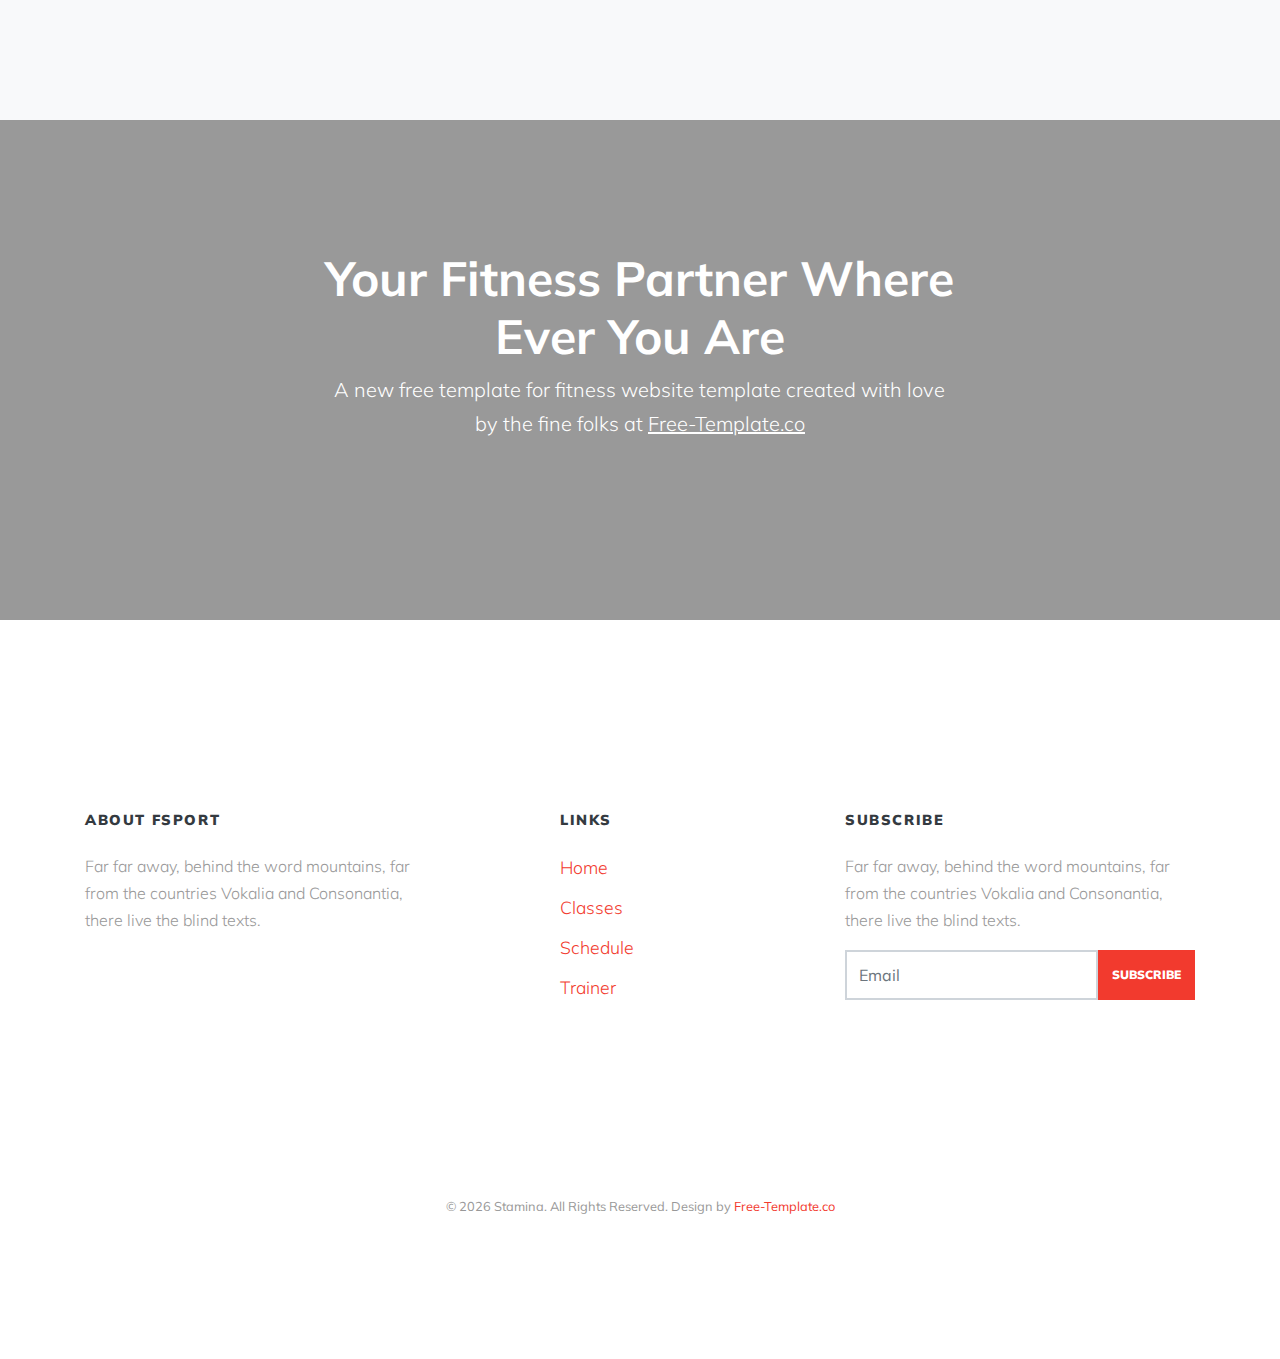
==== commit 646fe4bc: "Update index.html" ====
--- a/index.html
+++ b/index.html
@@ -74,12 +74,10 @@
           <div class="ml-auto">
             <nav class="site-navigation position-relative text-right" role="navigation">
               <ul class="site-menu main-menu js-clone-nav mr-auto d-none d-lg-block">
-                <li><a href="#home-section" class="nav-link">Home</a></li>
-                <li><a href="#classes-section" class="nav-link">Classes</a></li>
-                <li><a href="#schedule-section" class="nav-link">Schedule</a></li>
-                <li><a href="#trainer-section" class="nav-link">Trainer</a></li>
-                <li><a href="#services-section" class="nav-link">Services</a></li>
-                <li><a href="#contact-section" class="nav-link">Contact</a></li>
+                <li><a href="#home-section" class="nav-link">Домой</a></li>
+                <li><a href="#trainer-section" class="nav-link">Тренер</a></li>
+                <li><a href="#classes-section" class="nav-link">Тренировки</a></li>
+                <li><a href="#contact-section" class="nav-link">Контакт</a></li>
               </ul>
             </nav>
             <a href="#" class="d-inline-block d-lg-none site-menu-toggle js-menu-toggle float-right"><span class="icon-menu h3"></span></a>
@@ -225,6 +223,158 @@
       </div>
 
     </div>
+
+    <div class="site-section" id="trainer-section">
+      <div class="container">
+        <div class="row justify-content-center text-center mb-5" data-aos="fade-up">
+          <div class="col-md-8  section-heading">
+            <span class="subheading">Trainer</span>
+            <h2 class="heading mb-3">Our Trainers</h2>
+            <p>Far far away, behind the word mountains, far from the countries Vokalia and Consonantia, there live the blind
+              texts.
+              Separated they live in Bookmarksgrove right at the coast of the Semantics, a large language ocean.</p>
+          </div>
+        </div>
+
+        <div class="row">
+          <div class="col-lg-3 mb-4 mb-lg-0 col-md-6 text-center" data-aos="fade-up" data-aos-delay="">
+            <div class="person">
+              <img src="images/person_1.jpg" alt="Free website template by Free-Template.co" class="img-fluid">
+              <h3>Justin Daniel</h3>
+              <p class="position">Trainer</p>
+              <p>Far far away, behind the word mountains, far from the countries Vokalia and Consonantia, there live the blind
+              texts.</p>
+            </div>
+          </div>
+          <div class="col-lg-3 mb-4 mb-lg-0 col-md-6 text-center" data-aos="fade-up" data-aos-delay="100">
+            <div class="person">
+              <img src="images/person_3.jpg" alt="Free website template by Free-Template.co" class="img-fluid">
+              <h3>Matthew Davidson</h3>
+              <p class="position">Trainer</p>
+              <p>Far far away, behind the word mountains, far from the countries Vokalia and Consonantia, there live the blind
+                texts.</p>
+            </div>
+          </div>
+          <div class="col-lg-3 mb-4 mb-lg-0 col-md-6 text-center" data-aos="fade-up" data-aos-delay="200">
+            <div class="person">
+              <img src="images/person_2.jpg" alt="Free website template by Free-Template.co" class="img-fluid">
+              <h3>Matthew Davidson</h3>
+              <p class="position">Trainer</p>
+              <p>Far far away, behind the word mountains, far from the countries Vokalia and Consonantia, there live the blind
+                texts.</p>
+            </div>
+          </div>
+          <div class="col-lg-3 mb-4 mb-lg-0 col-md-6 text-center" data-aos="fade-up" data-aos-delay="300">
+            <div class="person">
+              <img src="images/person_4.jpg" alt="Free website template by Free-Template.co" class="img-fluid">
+              <h3>Matthew Davidson</h3>
+              <p class="position">Trainer</p>
+              <p>Far far away, behind the word mountains, far from the countries Vokalia and Consonantia, there live the blind
+                texts.</p>
+            </div>
+          </div>
+        
+        </div>
+      </div>
+    </div>
+
+    <div class="site-section" id="services-section">
+      <div class="container">
+        <div class="row justify-content-center text-center mb-5" data-aos="fade-up">
+          <div class="col-md-8  section-heading">
+            <span class="subheading">Fitness Services</span>
+            <h2 class="heading mb-3">Services</h2>
+            <p>Far far away, behind the word mountains, far from the countries Vokalia and Consonantia, there live the blind
+              texts.
+              </p>
+          </div>
+        </div>
+
+        <div class="row">
+          <div class="col-lg-4 mb-4 col-md-6" data-aos="fade-up" data-aos-delay="">
+            <div class="ftco-feature-1">
+              <span class="icon flaticon-fit"></span>
+              <div class="ftco-feature-1-text">
+                <h2>Be Fit</h2>
+                <p>Far far away, behind the word mountains, far from the countries Vokalia and Consonantia, there live the blind
+                  texts.</p>
+              </div>
+            </div>
+          </div>
+          <div class="col-lg-4 mb-4 col-md-6" data-aos="fade-up" data-aos-delay="100">
+            <div class="ftco-feature-1">
+              <span class="icon flaticon-gym-1"></span>
+              <div class="ftco-feature-1-text">
+                <h2>Join Club</h2>
+                <p>Far far away, behind the word mountains, far from the countries Vokalia and Consonantia, there live the blind
+                  texts.</p>
+              </div>
+            </div>
+          </div>
+          <div class="col-lg-4 mb-4 col-md-6" data-aos="fade-up" data-aos-delay="200">
+            <div class="ftco-feature-1">
+              <span class="icon flaticon-gym"></span>
+              <div class="ftco-feature-1-text">
+                <h2>Gym Fitness</h2>
+                <p>Far far away, behind the word mountains, far from the countries Vokalia and Consonantia, there live the blind
+                  texts.</p>
+              </div>
+            </div>
+          </div>
+
+          <div class="col-lg-4 mb-4 col-md-6" data-aos="fade-up" data-aos-delay="">
+            <div class="ftco-feature-1">
+              <span class="icon flaticon-vegetables"></span>
+              <div class="ftco-feature-1-text">
+                <h2>Eat Vegie</h2>
+                <p>Far far away, behind the word mountains, far from the countries Vokalia and Consonantia, there live the blind
+                  texts.</p>
+              </div>
+            </div>
+          </div>
+
+          <div class="col-lg-4 mb-4 col-md-6" data-aos="fade-up" data-aos-delay="100">
+            <div class="ftco-feature-1">
+              <span class="icon flaticon-fruit-juice"></span>
+              <div class="ftco-feature-1-text">
+                <h2>Fruit Juices</h2>
+                <p>Far far away, behind the word mountains, far from the countries Vokalia and Consonantia, there live the blind
+                  texts.</p>
+              </div>
+            </div>
+          </div>
+
+          <div class="col-lg-4 mb-4 col-md-6" data-aos="fade-up" data-aos-delay="200">
+            <div class="ftco-feature-1">
+              <span class="icon flaticon-stationary-bike"></span>
+              <div class="ftco-feature-1-text">
+                <h2>Body Warmup</h2>
+                <p>Far far away, behind the word mountains, far from the countries Vokalia and Consonantia, there live the blind
+                  texts.</p>
+              </div>
+            </div>
+          </div>
+
+        </div>
+      </div>
+    </div>
+
+
+    <div class="schedule-wrap2 clearfix">
+      <div class="d-md-flex align-items-center">
+        <div class="hours mr-md-4 mb-4 mb-lg-0">
+          <strong class="d-block">Hours</strong>
+          Opening: 7:30am &mdash;
+          Closing: 9:00pm
+        </div>
+        <div class="cta ml-auto">
+          <a href="#" class="d-flex d-md-flex align-items-center btn">
+            <span class="mx-auto"> <span>Contact us</span> <span class="arrow icon-keyboard_arrow_right"></span></span>
+          </a>
+        </div>
+      </div>
+    </div>
+
 
     <div class="site-section" id="classes-section">
       <div class="container">
@@ -1339,158 +1489,6 @@
       </div>
     </div>
 
-
-    <div class="bgimg" style="background-image: url('images/bg_1.jpg');" data-stellar-background-ratio="0.5">
-      <div class="container">
-        <div class="row align-items-center justify-content-center text-center">
-          <div class="col-md-7">
-            <h2 class="">Your Fitness Partner Where Ever You Are</h2>
-            <p class="lead mx-auto desc mb-5">A new free template for fitness website template created with love by the fine
-              folks
-              at <a href="https://free-template.co" target="_blank">Free-Template.co</a></p>
-          </div>
-        </div>
-      </div>
-    </div>
-
-
-    
-    
-    <div class="site-section" id="trainer-section">
-      <div class="container">
-        <div class="row justify-content-center text-center mb-5" data-aos="fade-up">
-          <div class="col-md-8  section-heading">
-            <span class="subheading">Trainer</span>
-            <h2 class="heading mb-3">Our Trainers</h2>
-            <p>Far far away, behind the word mountains, far from the countries Vokalia and Consonantia, there live the blind
-              texts.
-              Separated they live in Bookmarksgrove right at the coast of the Semantics, a large language ocean.</p>
-          </div>
-        </div>
-
-        <div class="row">
-          <div class="col-lg-3 mb-4 mb-lg-0 col-md-6 text-center" data-aos="fade-up" data-aos-delay="">
-            <div class="person">
-              <img src="images/person_1.jpg" alt="Free website template by Free-Template.co" class="img-fluid">
-              <h3>Justin Daniel</h3>
-              <p class="position">Trainer</p>
-              <p>Far far away, behind the word mountains, far from the countries Vokalia and Consonantia, there live the blind
-              texts.</p>
-            </div>
-          </div>
-          <div class="col-lg-3 mb-4 mb-lg-0 col-md-6 text-center" data-aos="fade-up" data-aos-delay="100">
-            <div class="person">
-              <img src="images/person_3.jpg" alt="Free website template by Free-Template.co" class="img-fluid">
-              <h3>Matthew Davidson</h3>
-              <p class="position">Trainer</p>
-              <p>Far far away, behind the word mountains, far from the countries Vokalia and Consonantia, there live the blind
-                texts.</p>
-            </div>
-          </div>
-          <div class="col-lg-3 mb-4 mb-lg-0 col-md-6 text-center" data-aos="fade-up" data-aos-delay="200">
-            <div class="person">
-              <img src="images/person_2.jpg" alt="Free website template by Free-Template.co" class="img-fluid">
-              <h3>Matthew Davidson</h3>
-              <p class="position">Trainer</p>
-              <p>Far far away, behind the word mountains, far from the countries Vokalia and Consonantia, there live the blind
-                texts.</p>
-            </div>
-          </div>
-          <div class="col-lg-3 mb-4 mb-lg-0 col-md-6 text-center" data-aos="fade-up" data-aos-delay="300">
-            <div class="person">
-              <img src="images/person_4.jpg" alt="Free website template by Free-Template.co" class="img-fluid">
-              <h3>Matthew Davidson</h3>
-              <p class="position">Trainer</p>
-              <p>Far far away, behind the word mountains, far from the countries Vokalia and Consonantia, there live the blind
-                texts.</p>
-            </div>
-          </div>
-        
-        </div>
-      </div>
-    </div>
-
-    <div class="site-section" id="services-section">
-      <div class="container">
-        <div class="row justify-content-center text-center mb-5" data-aos="fade-up">
-          <div class="col-md-8  section-heading">
-            <span class="subheading">Fitness Services</span>
-            <h2 class="heading mb-3">Services</h2>
-            <p>Far far away, behind the word mountains, far from the countries Vokalia and Consonantia, there live the blind
-              texts.
-              </p>
-          </div>
-        </div>
-
-        <div class="row">
-          <div class="col-lg-4 mb-4 col-md-6" data-aos="fade-up" data-aos-delay="">
-            <div class="ftco-feature-1">
-              <span class="icon flaticon-fit"></span>
-              <div class="ftco-feature-1-text">
-                <h2>Be Fit</h2>
-                <p>Far far away, behind the word mountains, far from the countries Vokalia and Consonantia, there live the blind
-                  texts.</p>
-              </div>
-            </div>
-          </div>
-          <div class="col-lg-4 mb-4 col-md-6" data-aos="fade-up" data-aos-delay="100">
-            <div class="ftco-feature-1">
-              <span class="icon flaticon-gym-1"></span>
-              <div class="ftco-feature-1-text">
-                <h2>Join Club</h2>
-                <p>Far far away, behind the word mountains, far from the countries Vokalia and Consonantia, there live the blind
-                  texts.</p>
-              </div>
-            </div>
-          </div>
-          <div class="col-lg-4 mb-4 col-md-6" data-aos="fade-up" data-aos-delay="200">
-            <div class="ftco-feature-1">
-              <span class="icon flaticon-gym"></span>
-              <div class="ftco-feature-1-text">
-                <h2>Gym Fitness</h2>
-                <p>Far far away, behind the word mountains, far from the countries Vokalia and Consonantia, there live the blind
-                  texts.</p>
-              </div>
-            </div>
-          </div>
-
-          <div class="col-lg-4 mb-4 col-md-6" data-aos="fade-up" data-aos-delay="">
-            <div class="ftco-feature-1">
-              <span class="icon flaticon-vegetables"></span>
-              <div class="ftco-feature-1-text">
-                <h2>Eat Vegie</h2>
-                <p>Far far away, behind the word mountains, far from the countries Vokalia and Consonantia, there live the blind
-                  texts.</p>
-              </div>
-            </div>
-          </div>
-
-          <div class="col-lg-4 mb-4 col-md-6" data-aos="fade-up" data-aos-delay="100">
-            <div class="ftco-feature-1">
-              <span class="icon flaticon-fruit-juice"></span>
-              <div class="ftco-feature-1-text">
-                <h2>Fruit Juices</h2>
-                <p>Far far away, behind the word mountains, far from the countries Vokalia and Consonantia, there live the blind
-                  texts.</p>
-              </div>
-            </div>
-          </div>
-
-          <div class="col-lg-4 mb-4 col-md-6" data-aos="fade-up" data-aos-delay="200">
-            <div class="ftco-feature-1">
-              <span class="icon flaticon-stationary-bike"></span>
-              <div class="ftco-feature-1-text">
-                <h2>Body Warmup</h2>
-                <p>Far far away, behind the word mountains, far from the countries Vokalia and Consonantia, there live the blind
-                  texts.</p>
-              </div>
-            </div>
-          </div>
-
-        </div>
-      </div>
-    </div>
-
     <div class="site-section bg-light contact-wrap" id="contact-section">
       <div class="container">
         
@@ -1546,21 +1544,20 @@
         </div>
       </div>
     </div>
-
-    <div class="schedule-wrap2 clearfix">
-      <div class="d-md-flex align-items-center">
-        <div class="hours mr-md-4 mb-4 mb-lg-0">
-          <strong class="d-block">Hours</strong>
-          Opening: 7:30am &mdash;
-          Closing: 9:00pm
-        </div>
-        <div class="cta ml-auto">
-          <a href="#" class="d-flex d-md-flex align-items-center btn">
-            <span class="mx-auto"> <span>Contact us</span> <span class="arrow icon-keyboard_arrow_right"></span></span>
-          </a>
+	
+    <div class="bgimg" style="background-image: url('images/bg_1.jpg');" data-stellar-background-ratio="0.5">
+      <div class="container">
+        <div class="row align-items-center justify-content-center text-center">
+          <div class="col-md-7">
+            <h2 class="">Your Fitness Partner Where Ever You Are</h2>
+            <p class="lead mx-auto desc mb-5">A new free template for fitness website template created with love by the fine
+              folks
+              at <a href="https://free-template.co" target="_blank">Free-Template.co</a></p>
+          </div>
         </div>
       </div>
     </div>
+    
 
     <footer class="footer-section">
       <div class="container">
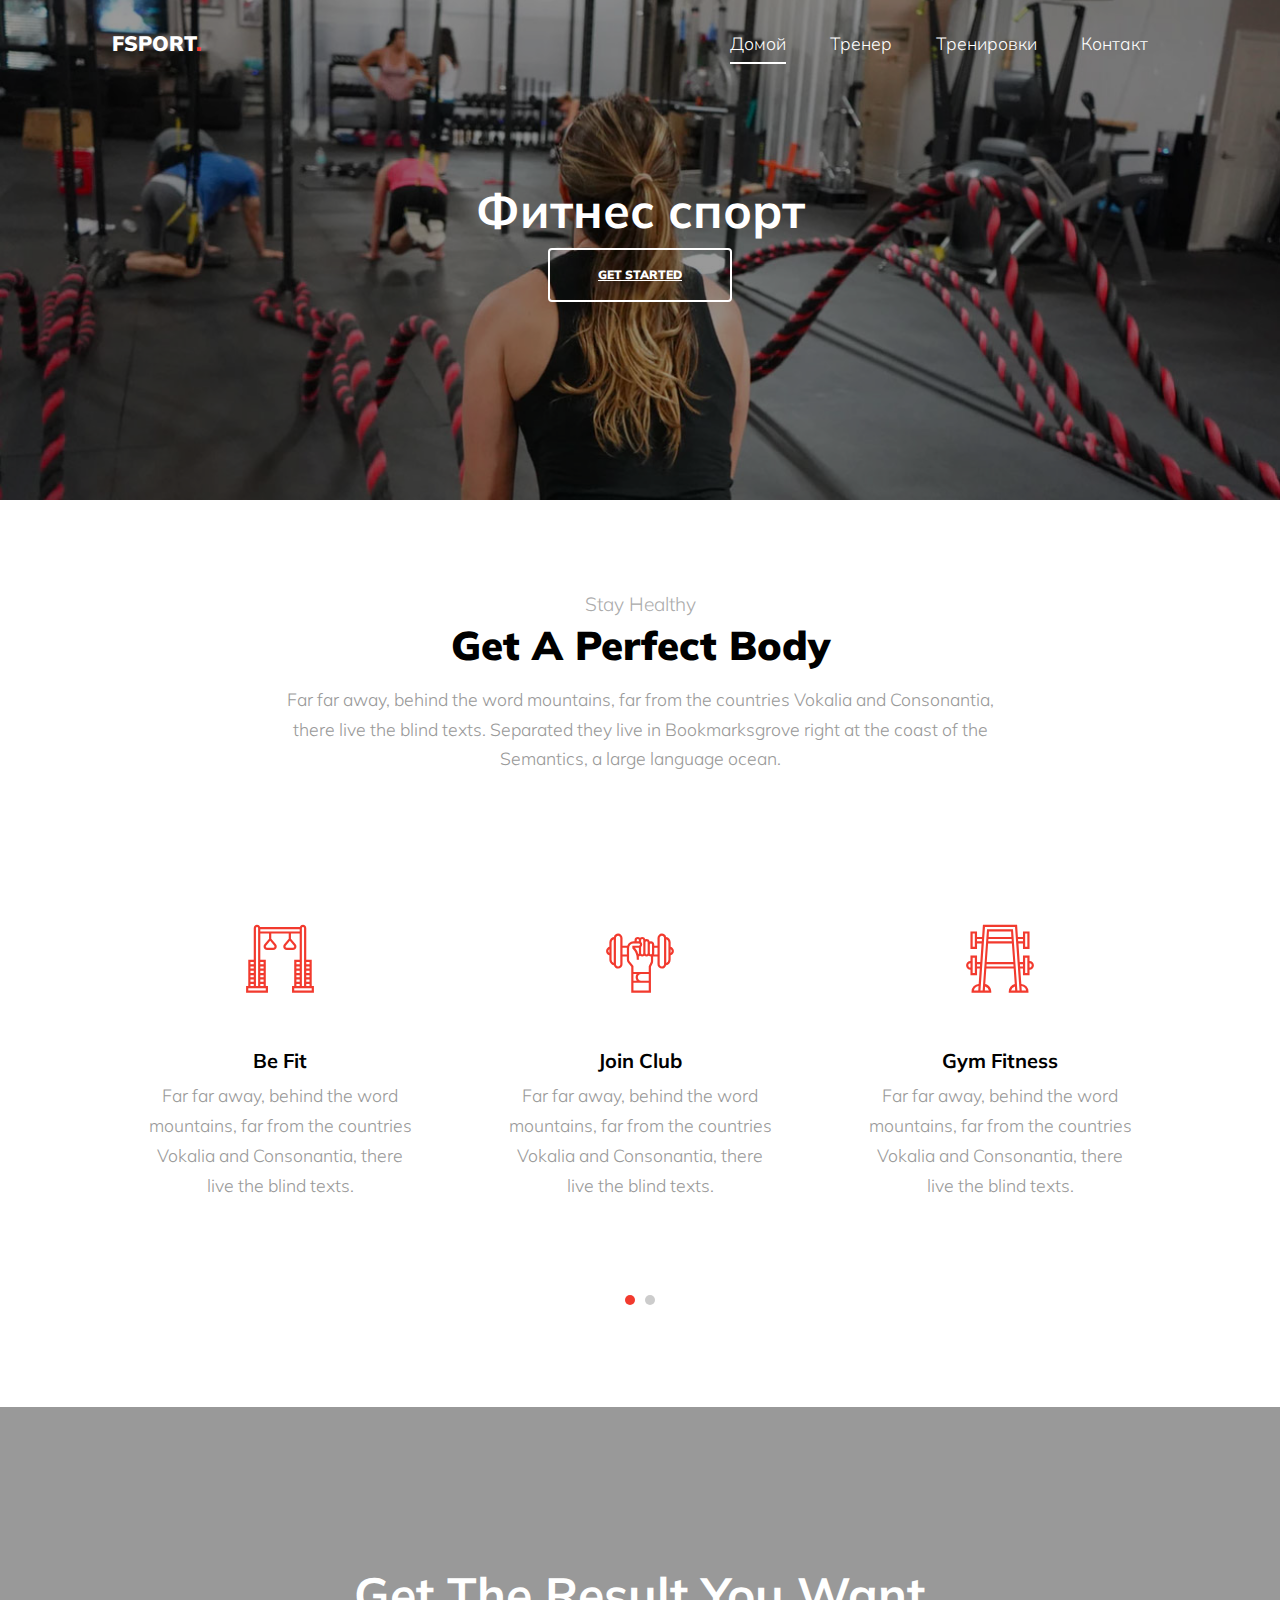
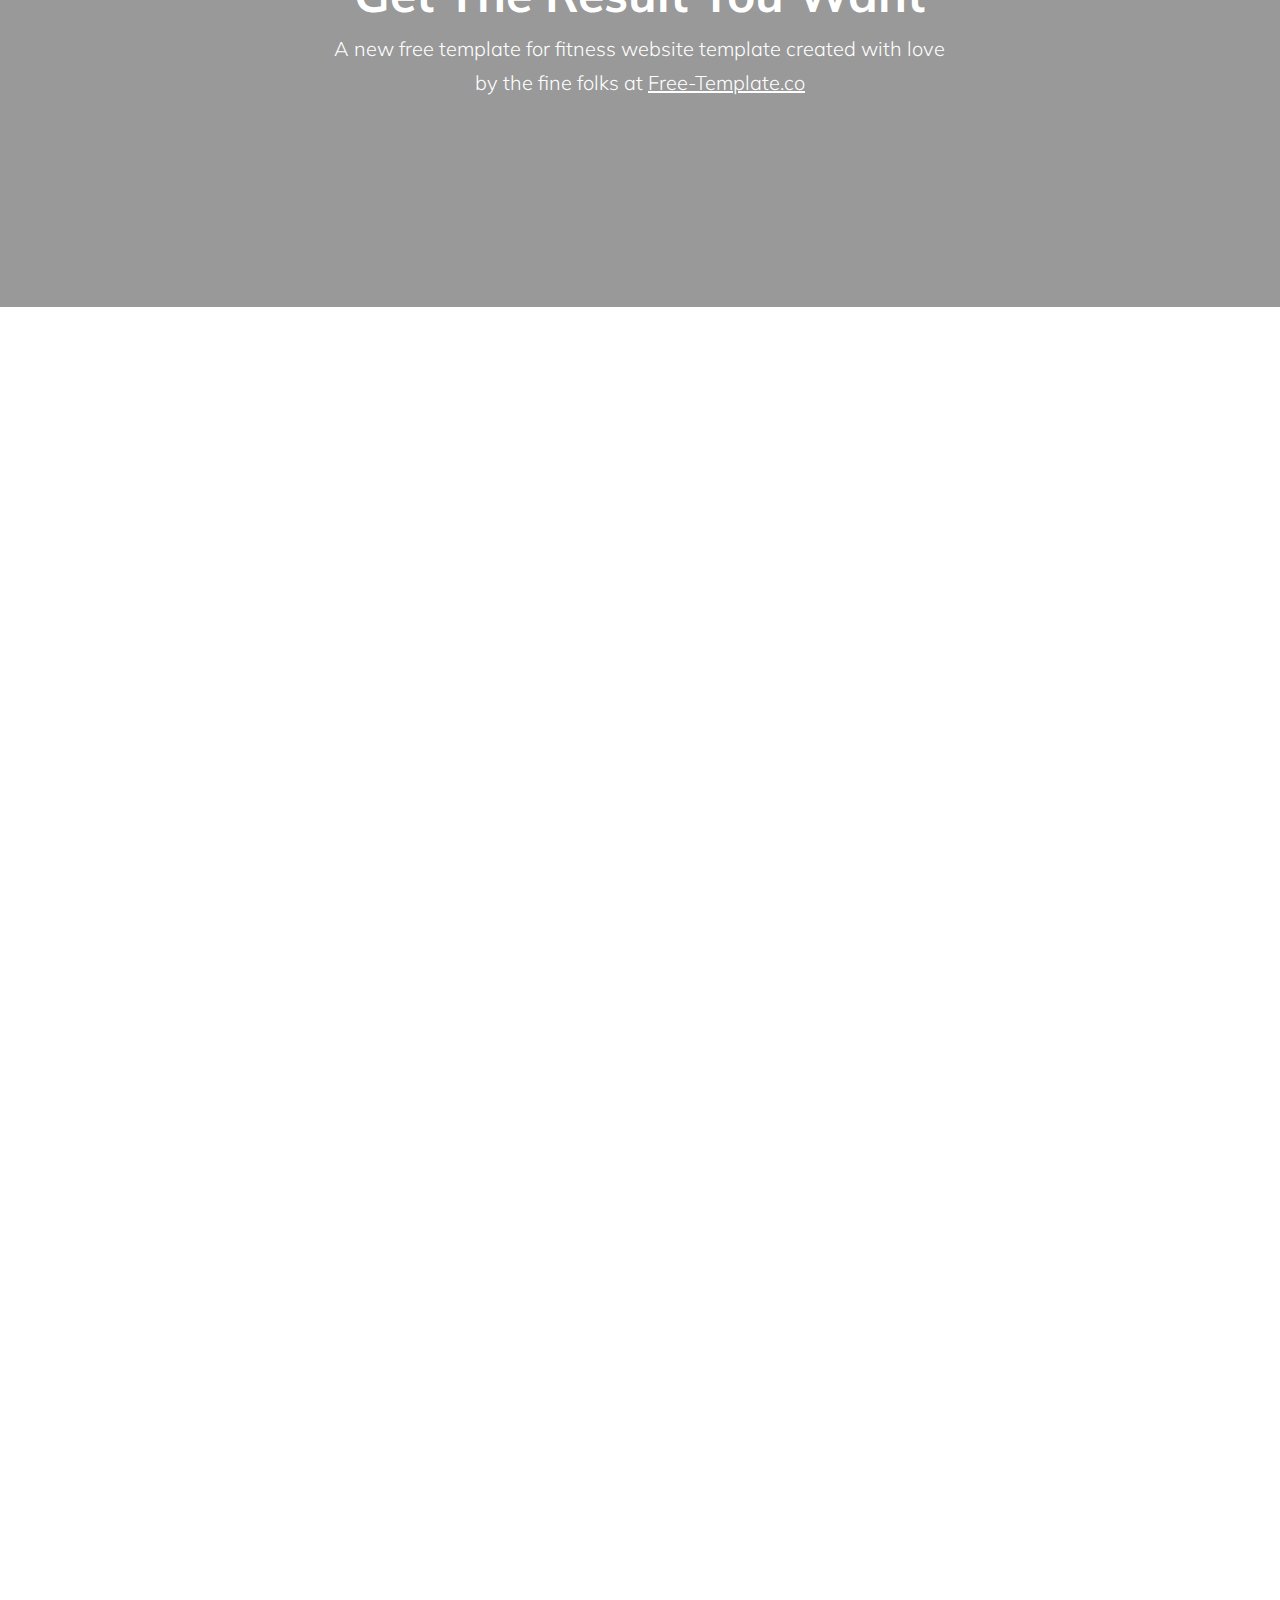
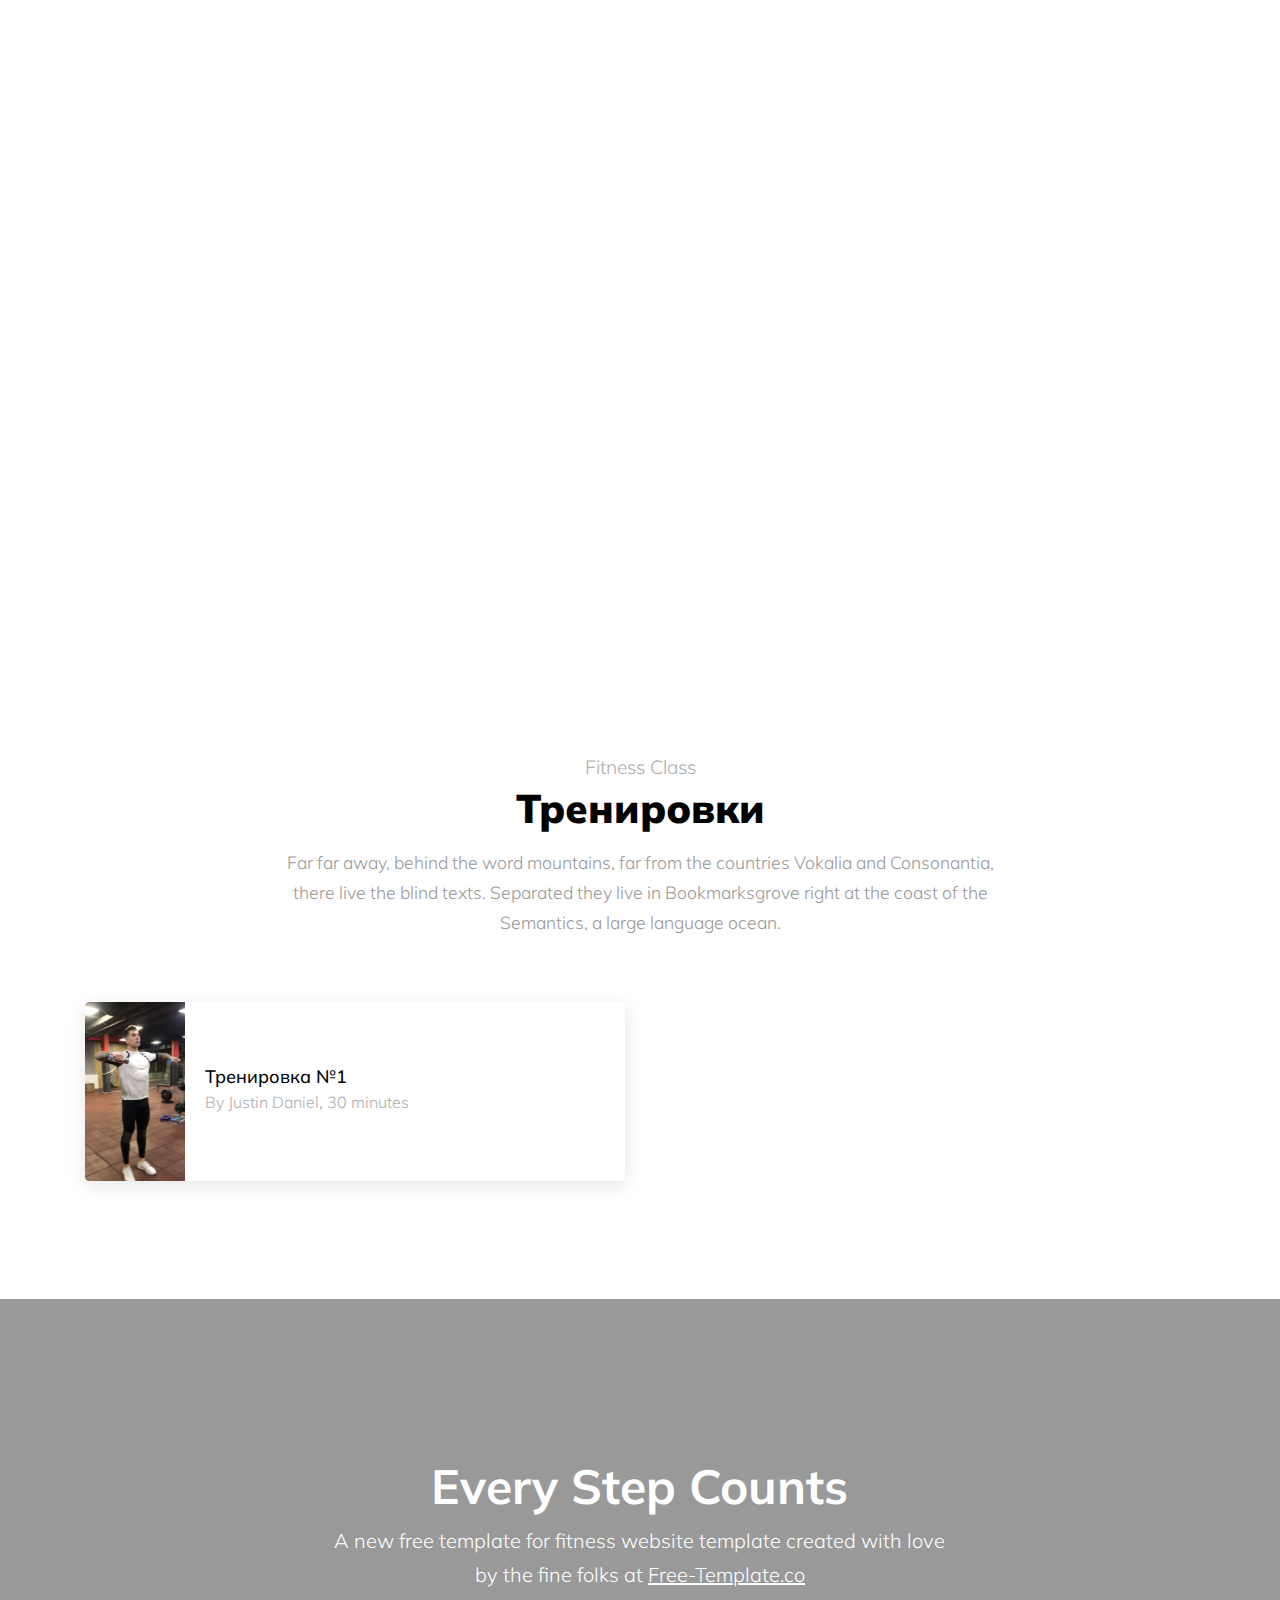
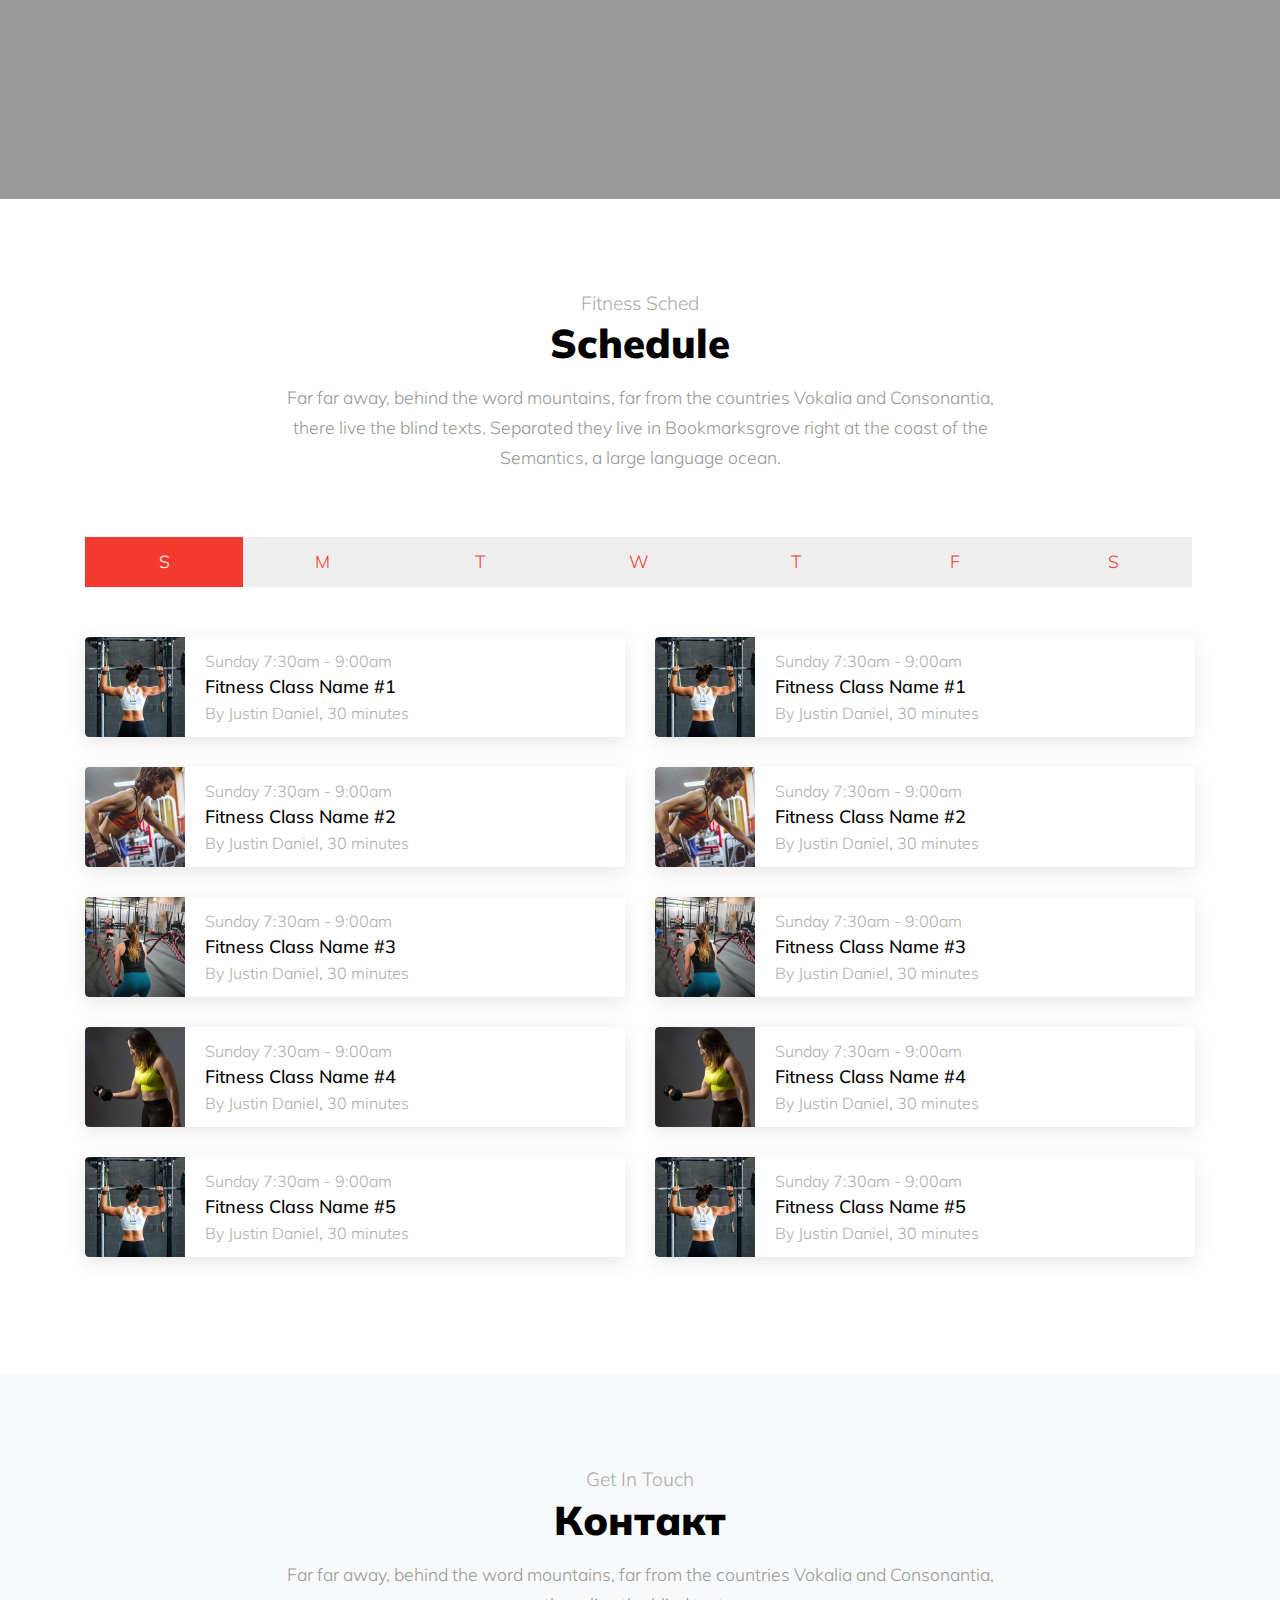
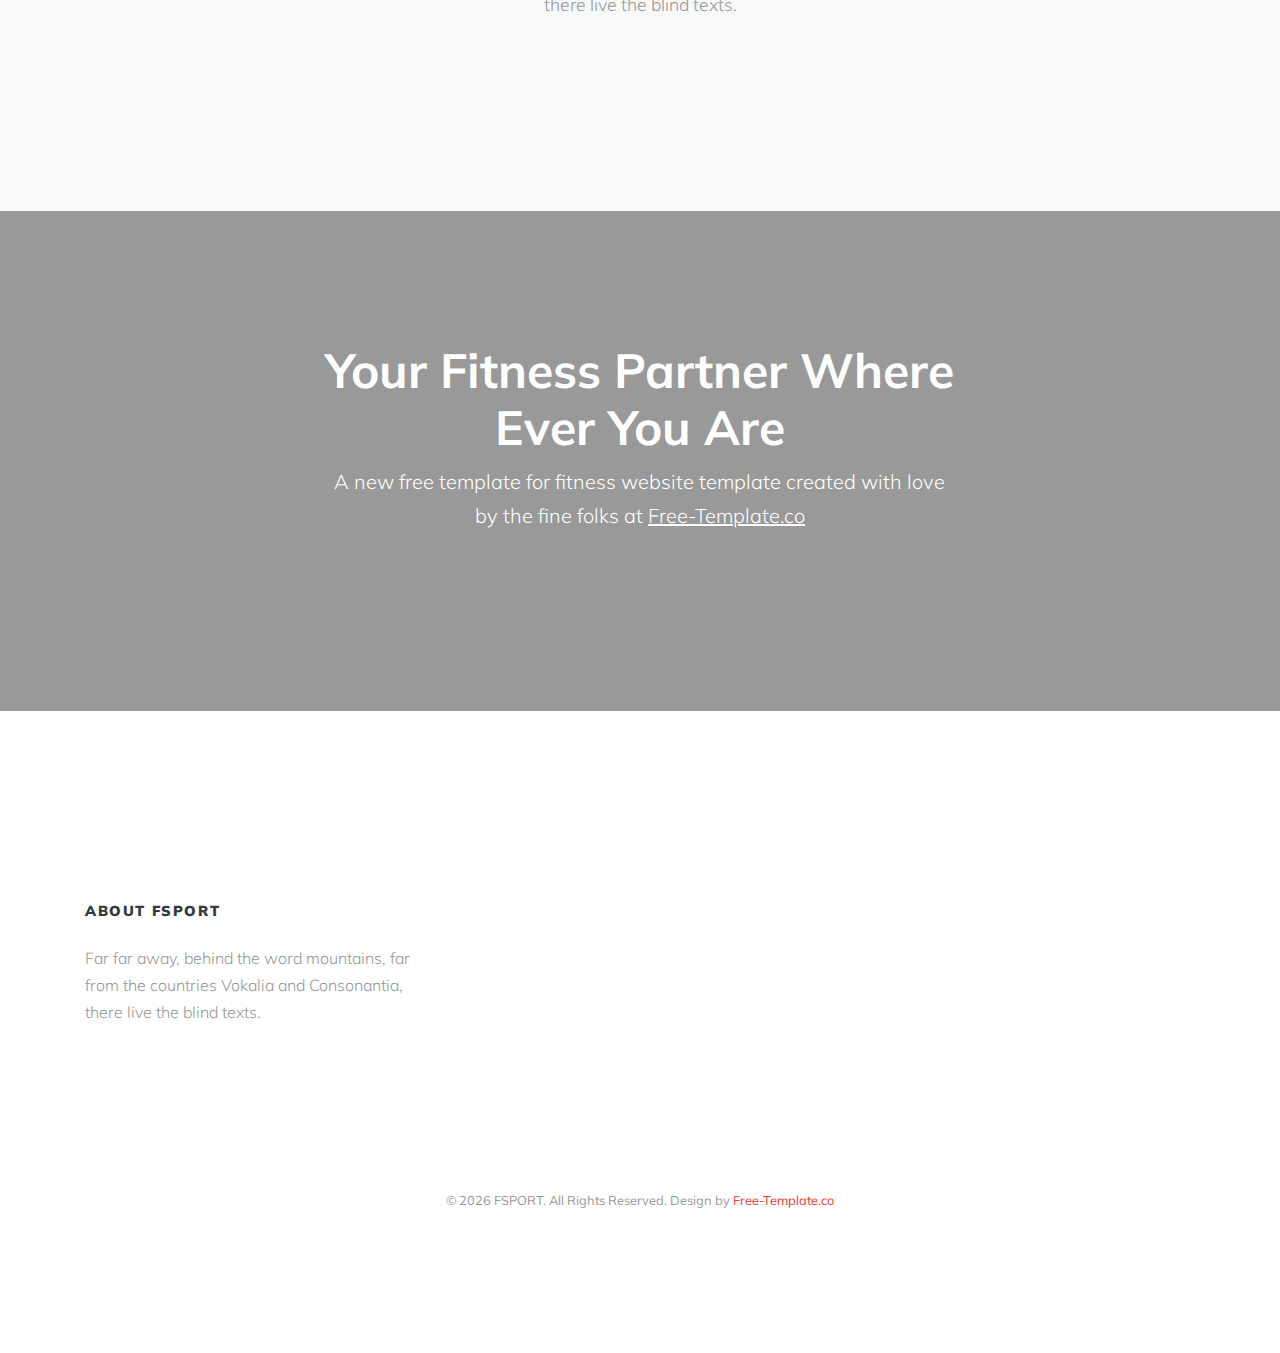
==== commit 801b45c1: "Update index.html" ====
--- a/index.html
+++ b/index.html
@@ -88,19 +88,18 @@
 
     </header>
 
-    <a id="bgndVideo" class="player"
+    <!-- <a id="bgndVideo" class="player"
       data-property="{videoURL:'https://www.youtube.com/watch?v=w-cRWOjlk8c',showYTLogo:false, showAnnotations: false, showControls: false, cc_load_policy: false, containment:'#home-section',autoPlay:true, mute:true, startAt:255, stopAt: 271, opacity:1}">
-    </a>
-
-    <div class="intro-section" id="home-section" style="background-color: #ccc;">
+    </a> -->
+
+    <div class="bgimg" id="home-section" style="background-image: url('images/bg_2.jpg');" data-stellar-background-ratio="0.5">
       <div class="container">
 
         <div class="row align-items-center">
           <div class="col-lg-12 mx-auto text-center" data-aos="fade-up">
-            <h1 class="mb-3">We Believe Little Things Matter</h1>
-            <p class="lead mx-auto desc mb-5">A new free template for fitness website template created with love by the fine folks at <a href="https://free-template.co" target="_blank">Free-Template.co</a></p>
+            <h2 class="">Фитнес спорт</h2>
             <p class="text-center">
-              <a href="#" class="btn btn-outline-white py-3 px-5">Get Started</a>
+              <a href="#classes-section" class="btn btn-outline-white py-3 px-5">Get Started</a>
             </p>
           </div>
         </div>
@@ -108,9 +107,24 @@
       </div>
     </div>
 
-    <div class="schedule-wrap">
-
-
+
+ <!--   <div class="bgimg" style="background-image: url('images/bg_2.jpg');"  data-stellar-background-ratio="0.5">
+
+      <div class="container">
+        <div class="row align-items-center justify-content-center text-center">
+          <div class="col-md-7">
+            <h2 class="">Get The Result You Want</h2>
+            <p class="lead mx-auto desc mb-5">A new free template for fitness website template created with love by the fine folks
+              at <a href="https://free-template.co" target="_blank">Free-Template.co</a></p>
+          </div>
+        </div>
+      </div>
+
+    </div> -->
+
+
+
+    <!--<div class="schedule-wrap">
 
       <div class="d-md-flex align-items-center">
         <div class="hours mr-md-4 mb-4 mb-lg-0">
@@ -124,7 +138,7 @@
           </a>
         </div>
       </div>
-    </div>
+    </div>-->
 
     <div class="site-section">
       <div class="container">
@@ -228,52 +242,23 @@
       <div class="container">
         <div class="row justify-content-center text-center mb-5" data-aos="fade-up">
           <div class="col-md-8  section-heading">
-            <span class="subheading">Trainer</span>
-            <h2 class="heading mb-3">Our Trainers</h2>
+            <span class="subheading">Тренер</span>
+            <h2 class="heading mb-3">Тренер</h2>
             <p>Far far away, behind the word mountains, far from the countries Vokalia and Consonantia, there live the blind
-              texts.
-              Separated they live in Bookmarksgrove right at the coast of the Semantics, a large language ocean.</p>
-          </div>
-        </div>
-
-        <div class="row">
+              texts.</p>
+          </div>
+        </div>
+
+        <div class="row justify-content-center text-center mb-5">
           <div class="col-lg-3 mb-4 mb-lg-0 col-md-6 text-center" data-aos="fade-up" data-aos-delay="">
             <div class="person">
-              <img src="images/person_1.jpg" alt="Free website template by Free-Template.co" class="img-fluid">
+              <img src="images/trainer01.jpg" alt="Free website template by Free-Template.co" class="img-fluid">
               <h3>Justin Daniel</h3>
               <p class="position">Trainer</p>
               <p>Far far away, behind the word mountains, far from the countries Vokalia and Consonantia, there live the blind
               texts.</p>
             </div>
-          </div>
-          <div class="col-lg-3 mb-4 mb-lg-0 col-md-6 text-center" data-aos="fade-up" data-aos-delay="100">
-            <div class="person">
-              <img src="images/person_3.jpg" alt="Free website template by Free-Template.co" class="img-fluid">
-              <h3>Matthew Davidson</h3>
-              <p class="position">Trainer</p>
-              <p>Far far away, behind the word mountains, far from the countries Vokalia and Consonantia, there live the blind
-                texts.</p>
-            </div>
-          </div>
-          <div class="col-lg-3 mb-4 mb-lg-0 col-md-6 text-center" data-aos="fade-up" data-aos-delay="200">
-            <div class="person">
-              <img src="images/person_2.jpg" alt="Free website template by Free-Template.co" class="img-fluid">
-              <h3>Matthew Davidson</h3>
-              <p class="position">Trainer</p>
-              <p>Far far away, behind the word mountains, far from the countries Vokalia and Consonantia, there live the blind
-                texts.</p>
-            </div>
-          </div>
-          <div class="col-lg-3 mb-4 mb-lg-0 col-md-6 text-center" data-aos="fade-up" data-aos-delay="300">
-            <div class="person">
-              <img src="images/person_4.jpg" alt="Free website template by Free-Template.co" class="img-fluid">
-              <h3>Matthew Davidson</h3>
-              <p class="position">Trainer</p>
-              <p>Far far away, behind the word mountains, far from the countries Vokalia and Consonantia, there live the blind
-                texts.</p>
-            </div>
-          </div>
-        
+          </div>     
         </div>
       </div>
     </div>
@@ -360,7 +345,7 @@
     </div>
 
 
-    <div class="schedule-wrap2 clearfix">
+    <!-- <div class="schedule-wrap2 clearfix">
       <div class="d-md-flex align-items-center">
         <div class="hours mr-md-4 mb-4 mb-lg-0">
           <strong class="d-block">Hours</strong>
@@ -373,7 +358,7 @@
           </a>
         </div>
       </div>
-    </div>
+    </div> -->
 
 
     <div class="site-section" id="classes-section">
@@ -381,137 +366,29 @@
         <div class="row justify-content-center text-center mb-5">
           <div class="col-md-8  section-heading">
             <span class="subheading">Fitness Class</span>
-            <h2 class="heading mb-3">Classes</h2>
+            <h2 class="heading mb-3">Тренировки</h2>
             <p>Far far away, behind the word mountains, far from the countries Vokalia and Consonantia, there live the blind texts.
             Separated they live in Bookmarksgrove right at the coast of the Semantics, a large language ocean.</p>
           </div>
         </div>
         <div class="row">
-          <div class="col-lg-6">
+		
+          <div class="col-lg-6"> 
             <div class="class-item d-flex align-items-center">
               <a href="single.html" class="class-item-thumbnail">
-                <img src="images/img_1.jpg" alt="Free website template by Free-Template.co">
+                <img src="images/class01-01.jpg" alt="Free website template by Free-Template.co">
               </a>
               <div class="class-item-text">
                 
-                <h2><a href="single.html">Fitness Class Name #1</a></h2>
+                <h2><a href="single.html">Тренировка №1</a></h2>
                 <span>By Justin Daniel</span>,
                 <span>30 minutes</span>
               </div>
-            </div>
-
-            <div class="class-item d-flex align-items-center">
-              <a href="single.html" class="class-item-thumbnail">
-                <img src="images/img_2.jpg" alt="Free website template by Free-Template.co">
-              </a>
-              <div class="class-item-text">
-                
-                <h2><a href="single.html">Fitness Class Name #2</a></h2>
-                <span>By Justin Daniel</span>,
-                <span>30 minutes</span>
-              </div>
-            </div>
-
-            <div class="class-item d-flex align-items-center">
-              <a href="single.html" class="class-item-thumbnail">
-                <img src="images/img_3.jpg" alt="Free website template by Free-Template.co">
-              </a>
-              <div class="class-item-text">
-                
-                <h2><a href="single.html">Fitness Class Name #3</a></h2>
-                <span>By Justin Daniel</span>,
-                <span>30 minutes</span>
-              </div>
-            </div>
-            
-            <div class="class-item d-flex align-items-center">
-              <a href="single.html" class="class-item-thumbnail">
-                <img src="images/img_4.jpg" alt="Free website template by Free-Template.co">
-              </a>
-              <div class="class-item-text">
-                
-                <h2><a href="single.html">Fitness Class Name #4</a></h2>
-                <span>By Justin Daniel</span>,
-                <span>30 minutes</span>
-              </div>
-            </div>
-
-            <div class="class-item d-flex align-items-center">
-              <a href="single.html" class="class-item-thumbnail">
-                <img src="images/img_1.jpg" alt="Free website template by Free-Template.co">
-              </a>
-              <div class="class-item-text">
-                
-                <h2><a href="single.html">Fitness Class Name #5</a></h2>
-                <span>By Justin Daniel</span>,
-                <span>30 minutes</span>
-              </div>
-            </div>
-            
-           
-          </div>
-          <div class="col-lg-6">
-            <div class="class-item d-flex align-items-center">
-              <a href="single.html" class="class-item-thumbnail">
-                <img src="images/img_1.jpg" alt="Free website template by Free-Template.co">
-              </a>
-              <div class="class-item-text">
-                
-                <h2><a href="single.html">Fitness Class Name #1</a></h2>
-                <span>By Justin Daniel</span>,
-                <span>30 minutes</span>
-              </div>
-            </div>
-            
-            <div class="class-item d-flex align-items-center">
-              <a href="single.html" class="class-item-thumbnail">
-                <img src="images/img_2.jpg" alt="Free website template by Free-Template.co">
-              </a>
-              <div class="class-item-text">
-                
-                <h2><a href="single.html">Fitness Class Name #2</a></h2>
-                <span>By Justin Daniel</span>,
-                <span>30 minutes</span>
-              </div>
-            </div>
-            
-            <div class="class-item d-flex align-items-center">
-              <a href="single.html" class="class-item-thumbnail">
-                <img src="images/img_3.jpg" alt="Free website template by Free-Template.co">
-              </a>
-              <div class="class-item-text">
-                
-                <h2><a href="single.html">Fitness Class Name #3</a></h2>
-                <span>By Justin Daniel</span>,
-                <span>30 minutes</span>
-              </div>
-            </div>
-            
-            <div class="class-item d-flex align-items-center">
-              <a href="single.html" class="class-item-thumbnail">
-                <img src="images/img_4.jpg" alt="Free website template by Free-Template.co">
-              </a>
-              <div class="class-item-text">
-                
-                <h2><a href="single.html">Fitness Class Name #4</a></h2>
-                <span>By Justin Daniel</span>,
-                <span>30 minutes</span>
-              </div>
-            </div>
-            
-            <div class="class-item d-flex align-items-center">
-              <a href="single.html" class="class-item-thumbnail">
-                <img src="images/img_1.jpg" alt="Free website template by Free-Template.co">
-              </a>
-              <div class="class-item-text">
-                
-                <h2><a href="single.html">Fitness Class Name #5</a></h2>
-                <span>By Justin Daniel</span>,
-                <span>30 minutes</span>
-              </div>
-            </div>
-          </div>
-        </div>
+            </div>          
+          </div>
+		  		
+        </div>
+       </div>
       </div>
     </div>
 
@@ -1495,53 +1372,13 @@
         <div class="row justify-content-center text-center mb-5">
           <div class="col-md-8  section-heading">
             <span class="subheading">Get In Touch</span>
-            <h2 class="heading mb-3">Contact Us</h2>
+            <h2 class="heading mb-3">Контакт</h2>
             <p>Far far away, behind the word mountains, far from the countries Vokalia and Consonantia, there live the blind
               texts.
             </p>
           </div>
         </div>
 
-        <div class="row justify-content-center">
-          <div class="col-md-7">
-            <form method="post" data-aos="fade">
-              <div class="form-group row">
-                <div class="col-md-6 mb-3 mb-lg-0">
-                  <input type="text" class="form-control" placeholder="First name">
-                </div>
-                <div class="col-md-6">
-                  <input type="text" class="form-control" placeholder="Last name">
-                </div>
-              </div>
-    
-              <div class="form-group row">
-                <div class="col-md-12">
-                  <input type="text" class="form-control" placeholder="Subject">
-                </div>
-              </div>
-    
-              <div class="form-group row">
-                <div class="col-md-12">
-                  <input type="email" class="form-control" placeholder="Email">
-                </div>
-              </div>
-              <div class="form-group row">
-                <div class="col-md-12">
-                  <textarea class="form-control" id="" cols="30" rows="10"
-                    placeholder="Write your message here."></textarea>
-                </div>
-              </div>
-    
-              <div class="form-group row">
-                <div class="col-md-6">
-    
-                  <input type="submit" class="btn btn-primary py-3 px-5 btn-block" value="Send Message">
-                </div>
-              </div>
-    
-            </form>
-          </div>
-        </div>
       </div>
     </div>
 	
@@ -1561,34 +1398,11 @@
 
     <footer class="footer-section">
       <div class="container">
-        <div class="row">
-          <div class="col-md-4">
+        <div class="row text-align center">
+          <div class="col-md-4 text-align center">
             <h3 class="text-dark">About FSPORT</h3>
             <p>Far far away, behind the word mountains, far from the countries Vokalia and Consonantia, there live the blind texts.</p>
           </div>
-
-          <div class="col-md-3 ml-auto">
-            <h3 class="text-dark">Links</h3>
-            <ul class="list-unstyled footer-links">
-              <li><a href="#">Home</a></li>
-              <li><a href="#">Classes</a></li>
-              <li><a href="#">Schedule</a></li>
-              <li><a href="#">Trainer</a></li>
-            </ul>
-          </div>
-
-          <div class="col-md-4">
-            <h3 class="text-dark">Subscribe</h3>
-            <p>Far far away, behind the word mountains, far from the countries Vokalia and Consonantia, there live the blind texts.
-            </p>
-            <form action="#">
-              <div class="d-flex mb-5">
-                <input type="text" class="form-control rounded-0" placeholder="Email">
-                <input type="submit" class="btn btn-primary rounded-0" value="Subscribe">
-              </div>
-            </form>
-          </div>
-
         </div>
 
         <div class="row pt-5 mt-5 text-center">
@@ -1596,7 +1410,7 @@
             <div class=" pt-5">
               <!-- Link back to Free-Template.co can't be removed. Template is licensed under CC BY 3.0. -->
               <p class="copyright"><small>&copy;
-                  <script>document.write(new Date().getFullYear());</script> Stamina. All Rights Reserved. Design by <a
+                  <script>document.write(new Date().getFullYear());</script> FSPORT. All Rights Reserved. Design by <a
                     href="https://free-template.co" target="_blank">Free-Template.co</a></small></p>
             </div>
           </div>
